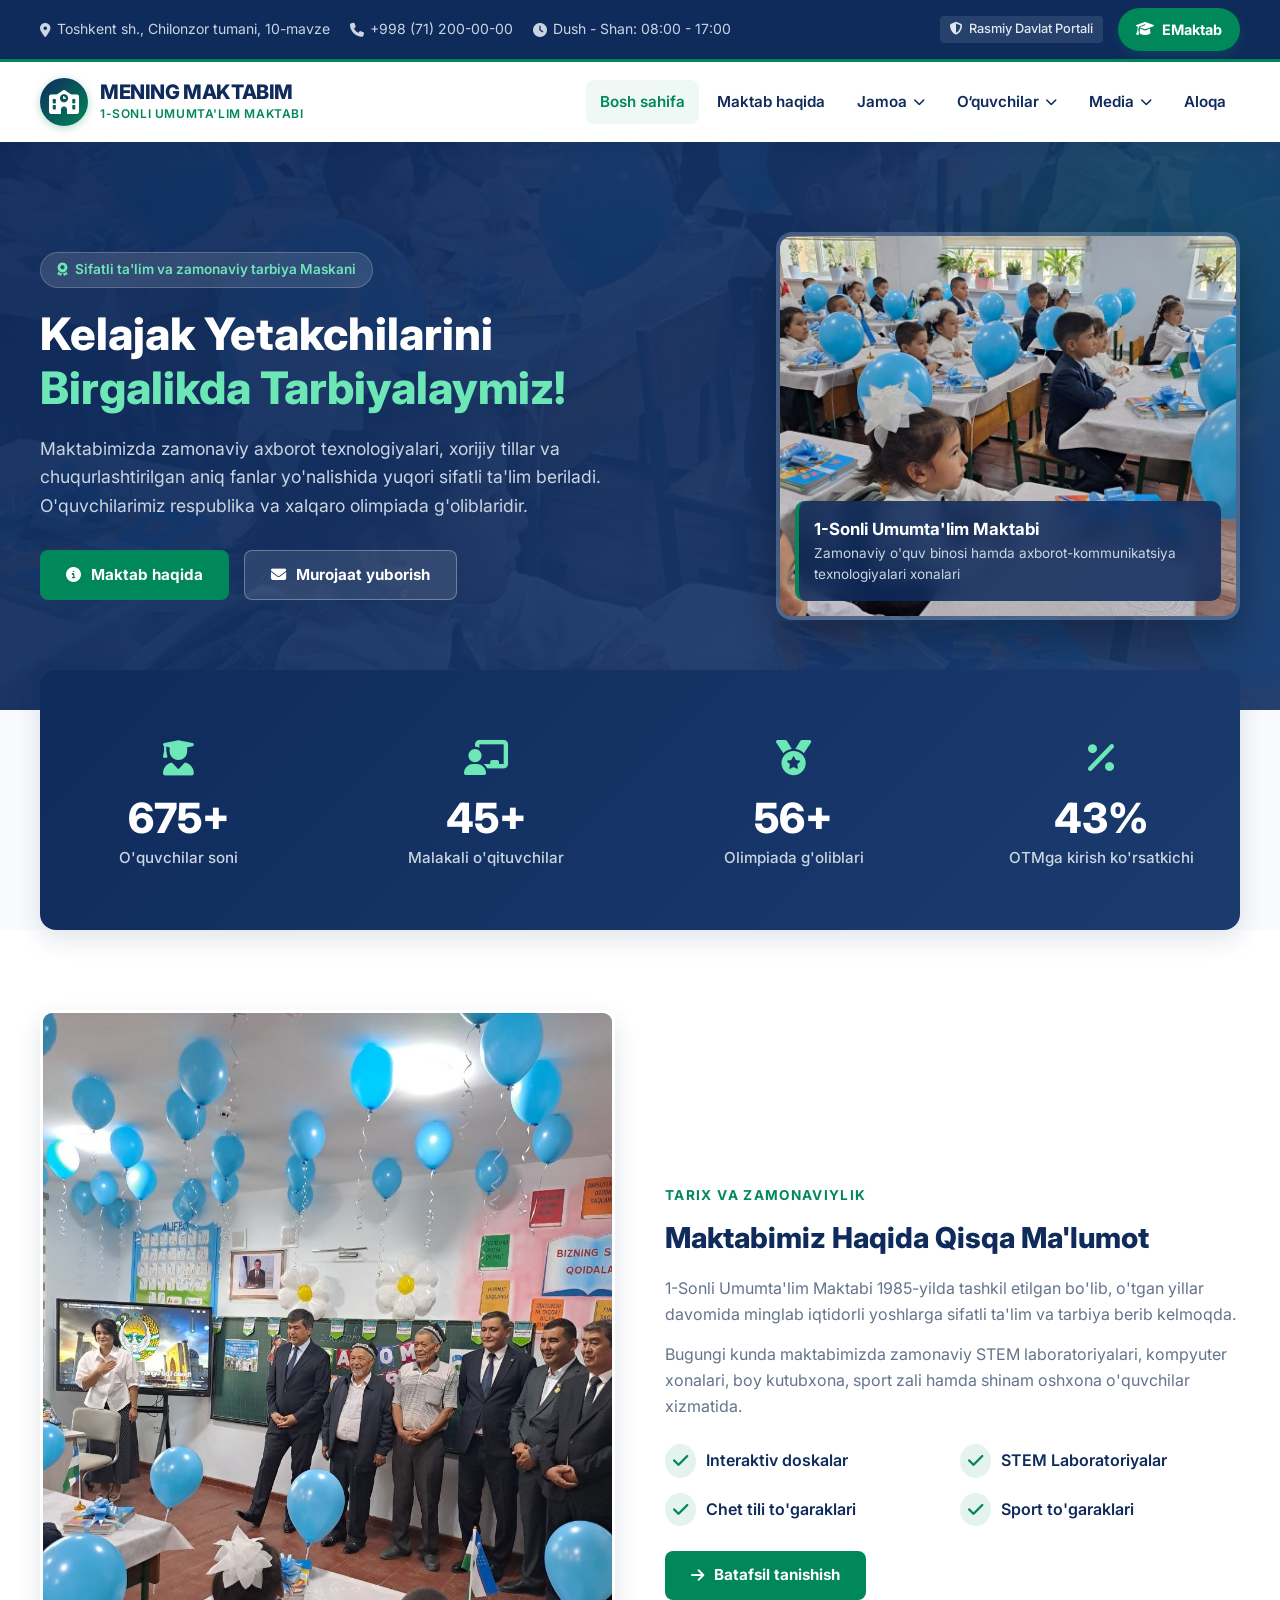
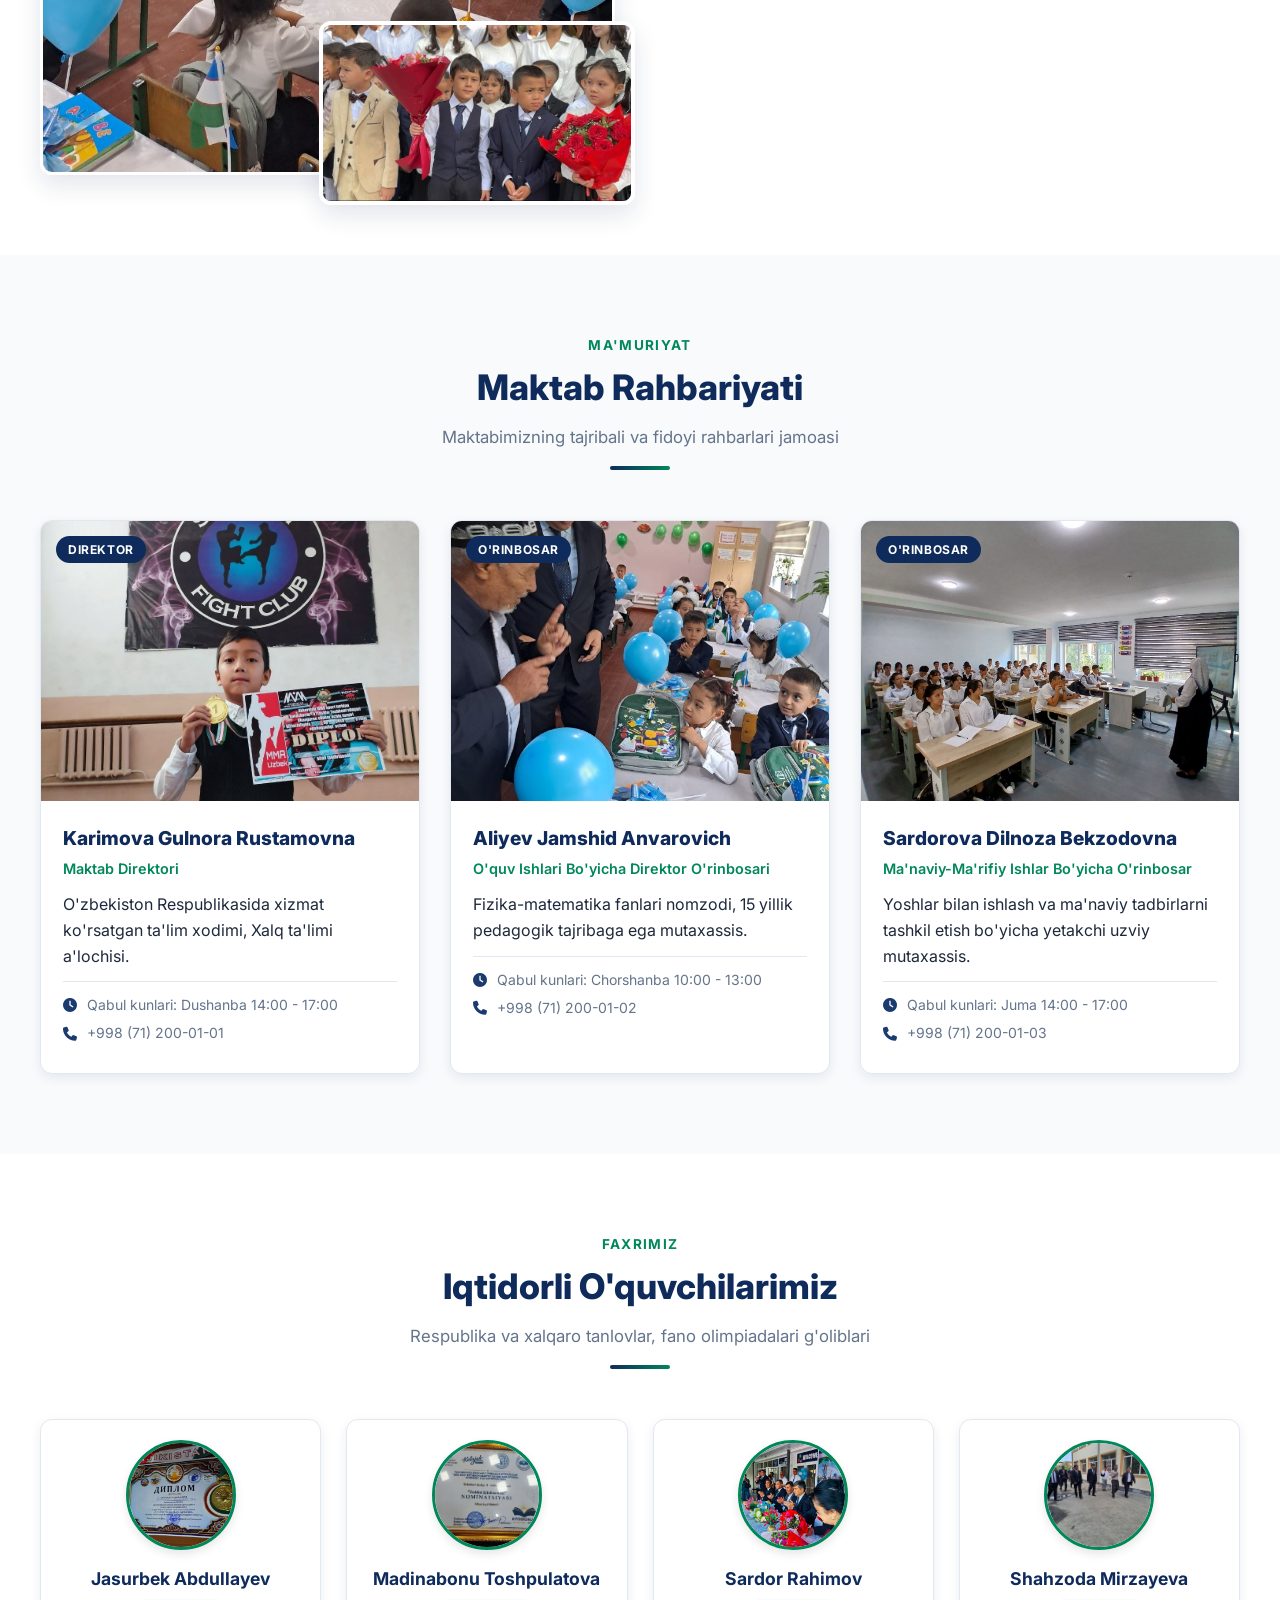
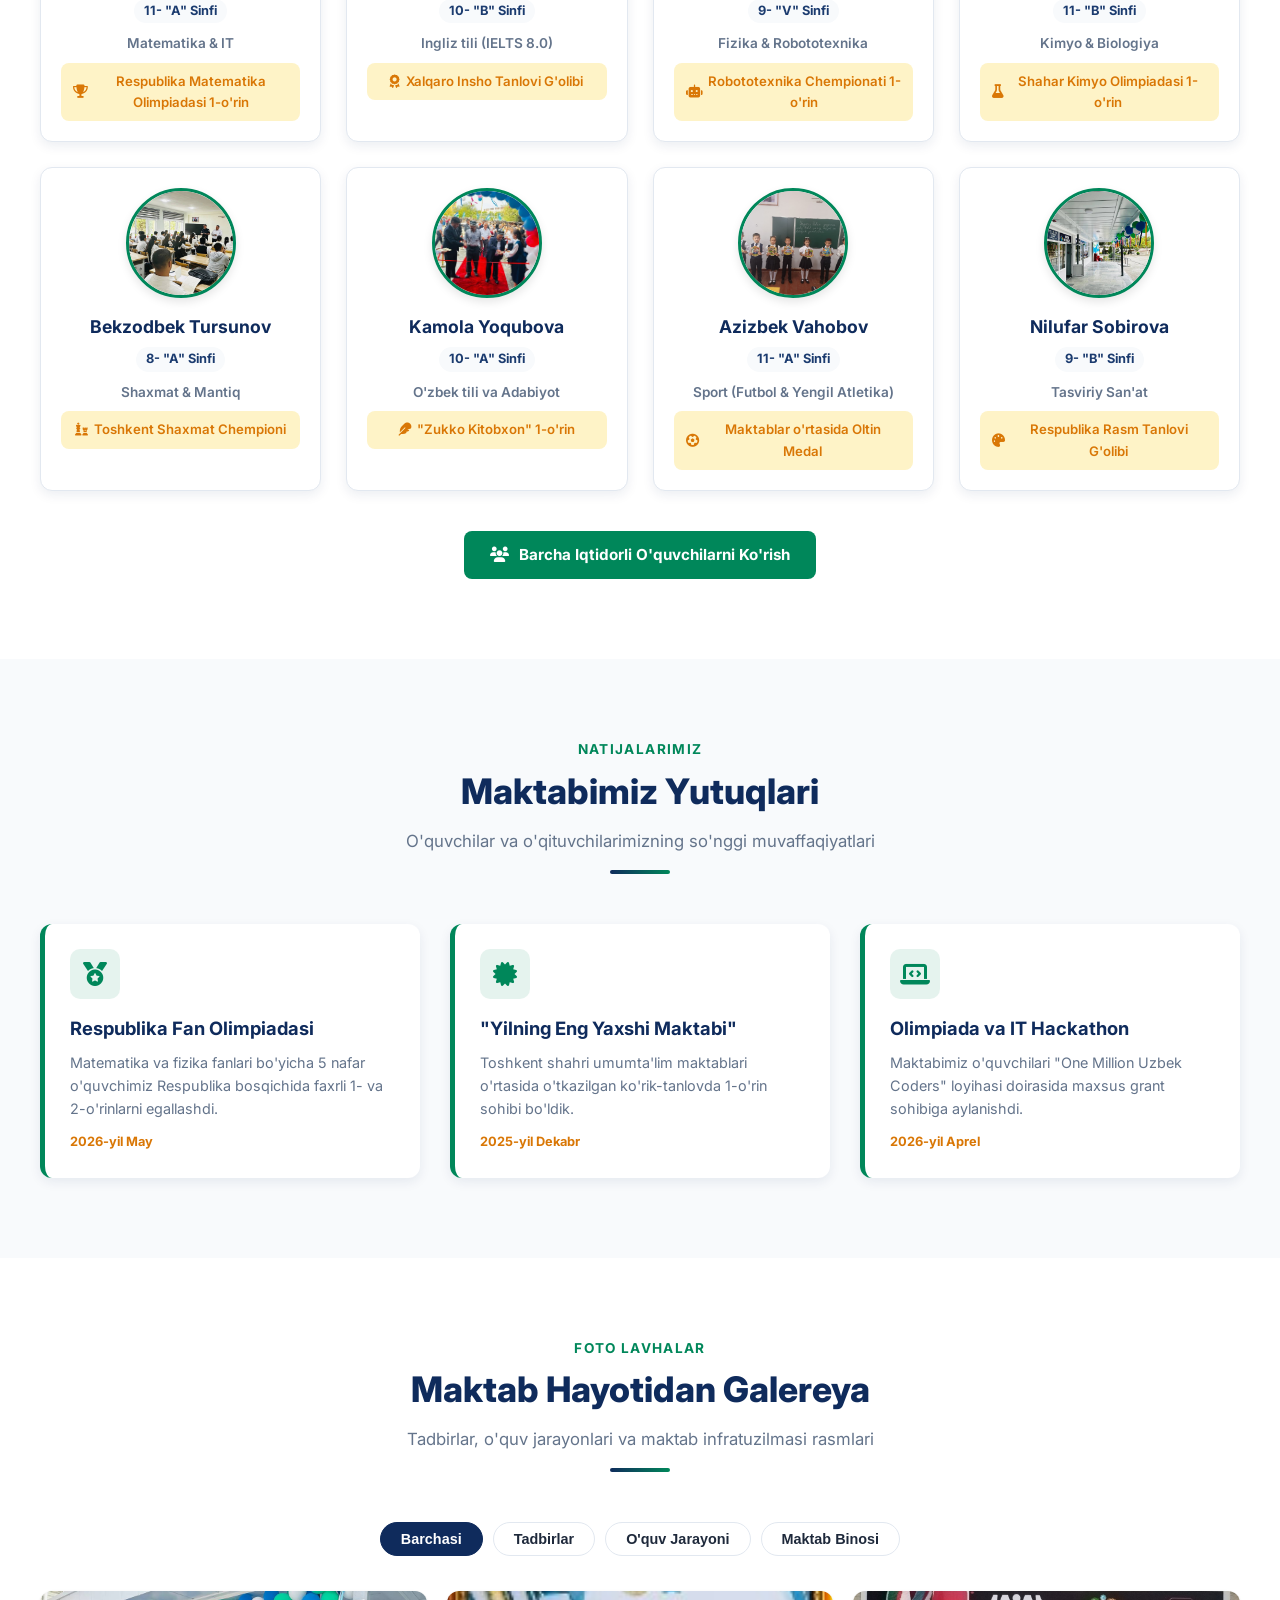
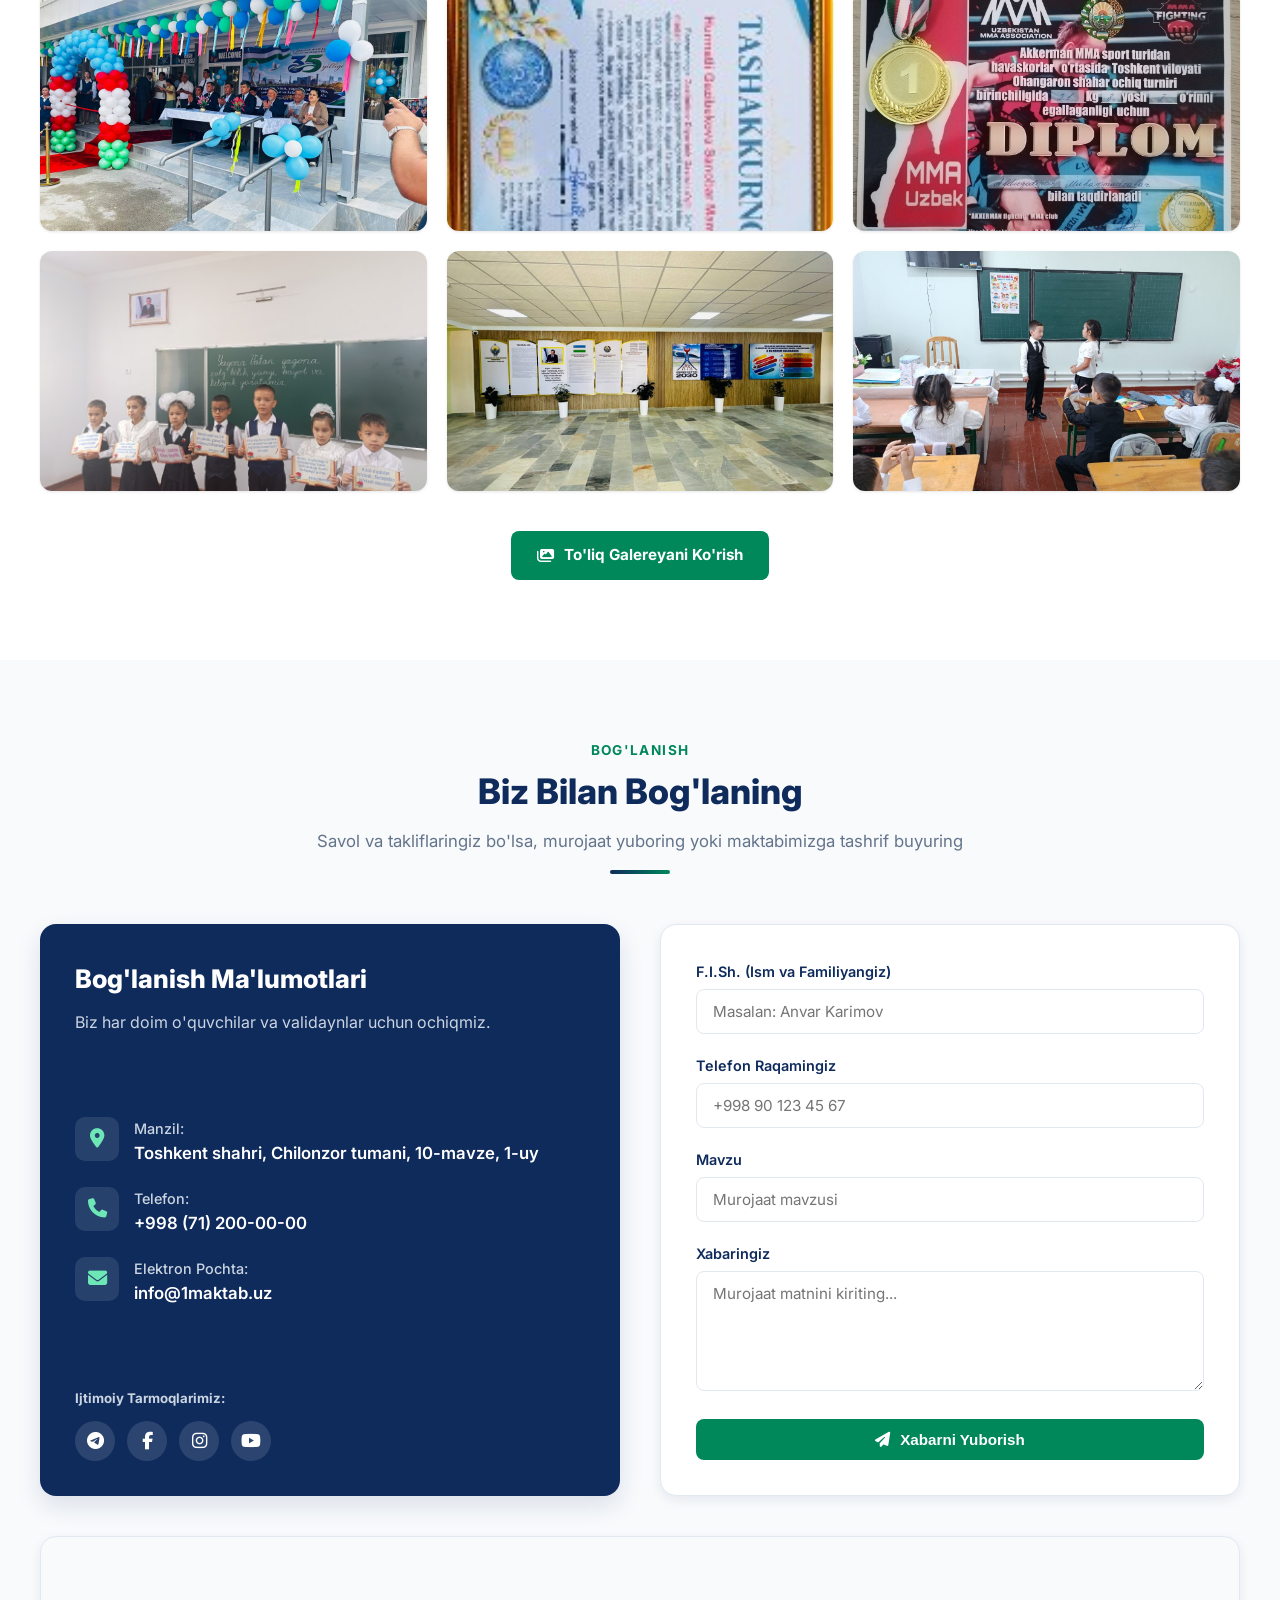
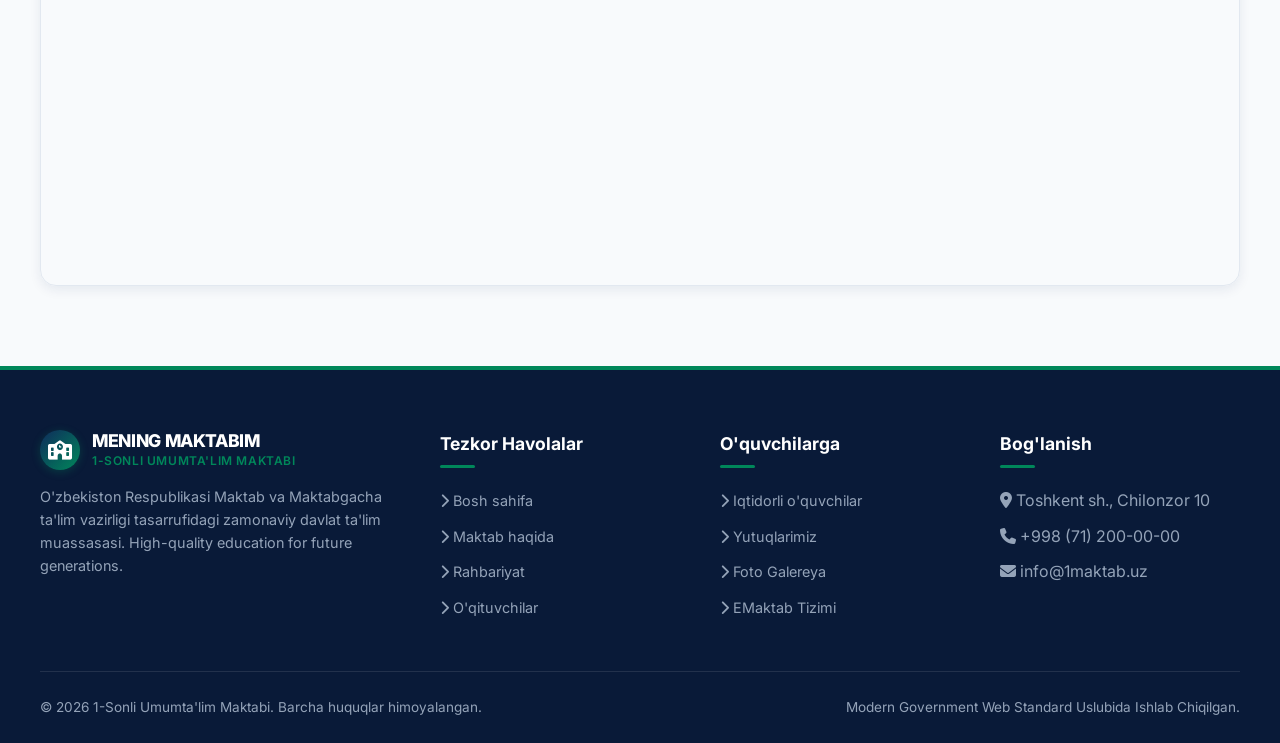
==== index.html @ d5e592ae "Add files via upload" ====
<!DOCTYPE html>
<html lang="uz">
<head>
  <meta charset="UTF-8">
  <meta name="viewport" content="width=device-width, initial-scale=1.0">
  <title>Mening Maktabim — Zamonaviy Davlat Ta'lim Muassasasi</title>
  <!-- Google Fonts Inter -->
  <link rel="preconnect" href="https://fonts.googleapis.com">
  <link rel="preconnect" href="https://fonts.gstatic.com" crossorigin>
  <link href="https://fonts.googleapis.com/css2?family=Inter:wght@400;500;600;700;800&display=swap" rel="stylesheet">
  <!-- FontAwesome Icons -->
  <link rel="stylesheet" href="https://cdnjs.cloudflare.com/ajax/libs/font-awesome/6.4.0/css/all.min.css">
  <!-- Custom CSS -->
  <link rel="stylesheet" href="css/style.css">
</head>
<body>

  <!-- TOPBAR -->
  <div class="topbar">
    <div class="container topbar-content">
      <div class="topbar-info">
        <span><i class="fa-solid fa-location-dot"></i> Toshkent sh., Chilonzor tumani, 10-mavze</span>
        <a href="tel:+998712000000"><i class="fa-solid fa-phone"></i> +998 (71) 200-00-00</a>
        <span><i class="fa-solid fa-clock"></i> Dush - Shan: 08:00 - 17:00</span>
      </div>
      <div class="topbar-right">
        <span class="flag-accent"><i class="fa-solid fa-shield-halved"></i> Rasmiy Davlat Portali</span>
        <a href="https://e-maktab.uz" target="_blank" class="btn-emaktab"><i class="fa-solid fa-graduation-cap"></i> EMaktab</a>
      </div>
    </div>
  </div>

  <!-- NAVBAR -->
  <nav class="navbar">
    <div class="container nav-container">
      <a href="index.html" class="logo">
        <div class="logo-emblem">
          <i class="fa-solid fa-school"></i>
        </div>
        <div class="logo-text">
          <span class="logo-title">MENING MAKTABIM</span>
          <span class="logo-subtitle">1-Sonli Umumta'lim Maktabi</span>
        </div>
      </a>

      <div class="mobile-toggle">
        <i class="fa-solid fa-bars"></i>
      </div>

      <ul class="nav-menu">
        <li class="nav-item">
          <a href="index.html" class="nav-link active">Bosh sahifa</a>
        </li>
        <li class="nav-item">
          <a href="maktab-haqida.html" class="nav-link">Maktab haqida</a>
        </li>

        <!-- Jamoa Dropdown -->
        <li class="nav-item">
          <a href="#" class="nav-link">Jamoa <i class="fa-solid fa-chevron-down"></i></a>
          <ul class="dropdown-menu">
            <li><a href="rahbariyat.html" class="dropdown-link"><i class="fa-solid fa-user-tie"></i> Rahbariyat</a></li>
            <li><a href="oqituvchilar.html" class="dropdown-link"><i class="fa-solid fa-chalkboard-user"></i> O‘qituvchilar</a></li>
          </ul>
        </li>

        <!-- O'quvchilar Dropdown -->
        <li class="nav-item">
          <a href="#" class="nav-link">O‘quvchilar <i class="fa-solid fa-chevron-down"></i></a>
          <ul class="dropdown-menu">
            <li><a href="iqtidorli-oquvchilar.html" class="dropdown-link"><i class="fa-solid fa-star"></i> Iqtidorli o‘quvchilar</a></li>
            <li><a href="yutuqlar.html" class="dropdown-link"><i class="fa-solid fa-trophy"></i> Yutuqlar</a></li>
          </ul>
        </li>

        <!-- Media Dropdown -->
        <li class="nav-item">
          <a href="#" class="nav-link">Media <i class="fa-solid fa-chevron-down"></i></a>
          <ul class="dropdown-menu">
            <li><a href="galereya.html" class="dropdown-link"><i class="fa-solid fa-images"></i> Galereya</a></li>
          </ul>
        </li>

        <li class="nav-item">
          <a href="aloqa.html" class="nav-link">Aloqa</a>
        </li>
      </ul>
    </div>
  </nav>

  <!-- HERO SECTION -->
  <section class="hero">
    <div class="container hero-grid">
      <div class="hero-content">
        <span class="hero-badge"><i class="fa-solid fa-award"></i> Sifatli ta'lim va zamonaviy tarbiya Maskani</span>
        <h1 class="hero-title">
          Kelajak Yetakchilarini <span>Birgalikda Tarbiyalaymiz!</span>
        </h1>
        <p class="hero-description">
          Maktabimizda zamonaviy axborot texnologiyalari, xorijiy tillar va chuqurlashtirilgan aniq fanlar yo'nalishida yuqori sifatli ta'lim beriladi. O'quvchilarimiz respublika va xalqaro olimpiada g'oliblaridir.
        </p>
        <div class="hero-buttons">
          <a href="maktab-haqida.html" class="btn btn-primary"><i class="fa-solid fa-circle-info"></i> Maktab haqida</a>
          <a href="aloqa.html" class="btn btn-outline"><i class="fa-solid fa-envelope"></i> Murojaat yuborish</a>
        </div>
      </div>

      <div class="hero-card">
        <img src="rasmlar/06408b73-d4eb-418b-8afd-2e8a0dfa5167.jfif" alt="Maktab binosi va o'quvchilar">
        <div class="hero-card-badge">
          <h4>1-Sonli Umumta'lim Maktabi</h4>
          <p>Zamonaviy o'quv binosi hamda axborot-kommunikatsiya texnologiyalari xonalari</p>
        </div>
      </div>
    </div>
  </section>

  <!-- STATS BANNER -->
  <div class="container">
    <div class="stats-banner">
      <div class="stats-grid">
        <div class="stat-item">
          <div class="stat-icon"><i class="fa-solid fa-user-graduate"></i></div>
          <div class="stat-number" data-target="1450" data-suffix="+">0</div>
          <div class="stat-label">O'quvchilar soni</div>
        </div>
        <div class="stat-item">
          <div class="stat-icon"><i class="fa-solid fa-chalkboard-user"></i></div>
          <div class="stat-number" data-target="95" data-suffix="+">0</div>
          <div class="stat-label">Malakali o'qituvchilar</div>
        </div>
        <div class="stat-item">
          <div class="stat-icon"><i class="fa-solid fa-medal"></i></div>
          <div class="stat-number" data-target="120" data-suffix="+">0</div>
          <div class="stat-label">Olimpiada g'oliblari</div>
        </div>
        <div class="stat-item">
          <div class="stat-icon"><i class="fa-solid fa-percent"></i></div>
          <div class="stat-number" data-target="92" data-suffix="%">0</div>
          <div class="stat-label">OTMga kirish ko'rsatkichi</div>
        </div>
      </div>
    </div>
  </div>

  <!-- MAKTAB HAQIDA SECTION -->
  <section class="section section-bg" id="about">
    <div class="container">
      <div class="about-grid">
        <div class="about-images">
          <div class="about-img-main">
            <img src="rasmlar/100fe28b-db04-4b5f-b3e5-f34bc952ac93.jfif" alt="Maktab tadbirlari va o'quv jarayoni">
          </div>
          <div class="about-img-sub">
            <img src="rasmlar/0c583d52-66b2-44eb-b46b-315690b0cce7.jfif" alt="Zukko o'quvchilar">
          </div>
        </div>

        <div class="about-content">
          <span class="section-subtitle">Tarix va Zamonaviylik</span>
          <h3>Maktabimiz Haqida Qisqa Ma'lumot</h3>
          <p>
            1-Sonli Umumta'lim Maktabi 1985-yilda tashkil etilgan bo'lib, o'tgan yillar davomida minglab iqtidorli yoshlarga sifatli ta'lim va tarbiya berib kelmoqda.
          </p>
          <p>
            Bugungi kunda maktabimizda zamonaviy STEM laboratoriyalari, kompyuter xonalari, boy kutubxona, sport zali hamda shinam oshxona o'quvchilar xizmatida.
          </p>
          <div class="features-list">
            <div class="feature-item"><i class="fa-solid fa-check"></i> Interaktiv doskalar</div>
            <div class="feature-item"><i class="fa-solid fa-check"></i> STEM Laboratoriyalar</div>
            <div class="feature-item"><i class="fa-solid fa-check"></i> Chet tili to'garaklari</div>
            <div class="feature-item"><i class="fa-solid fa-check"></i> Sport to'garaklari</div>
          </div>
          <a href="maktab-haqida.html" class="btn btn-primary"><i class="fa-solid fa-arrow-right"></i> Batafsil tanishish</a>
        </div>
      </div>
    </div>
  </section>

  <!-- RAHBARIYAT SECTION -->
  <section class="section" id="leadership">
    <div class="container">
      <div class="section-header">
        <span class="section-subtitle">Ma'muriyat</span>
        <h2 class="section-title">Maktab Rahbariyati</h2>
        <p class="section-desc">Maktabimizning tajribali va fidoyi rahbarlari jamoasi</p>
        <div class="divider"></div>
      </div>

      <div class="leadership-grid">
        <!-- Direktor -->
        <div class="card">
          <div class="card-img-wrap">
            <span class="card-badge">Direktor</span>
            <img src="rasmlar/1b455fbd-faf4-4512-80b2-83035501de47.jfif" alt="Maktab Direktori">
          </div>
          <div class="card-body">
            <h3 class="card-title">Karimova Gulnora Rustamovna</h3>
            <span class="card-role">Maktab Direktori</span>
            <p>O'zbekiston Respublikasida xizmat ko'rsatgan ta'lim xodimi, Xalq ta'limi a'lochisi.</p>
            <ul class="card-info-list">
              <li><i class="fa-solid fa-clock"></i> Qabul kunlari: Dushanba 14:00 - 17:00</li>
              <li><i class="fa-solid fa-phone"></i> +998 (71) 200-01-01</li>
            </ul>
          </div>
        </div>

        <!-- O'rinbosar 1 -->
        <div class="card">
          <div class="card-img-wrap">
            <span class="card-badge">O'rinbosar</span>
            <img src="rasmlar/1e17b2e3-6633-4c9f-a43f-2ae7dcdbc988.jfif" alt="O'quv ishlari bo'yicha o'rinbosar">
          </div>
          <div class="card-body">
            <h3 class="card-title">Aliyev Jamshid Anvarovich</h3>
            <span class="card-role">O'quv Ishlari Bo'yicha Direktor O'rinbosari</span>
            <p>Fizika-matematika fanlari nomzodi, 15 yillik pedagogik tajribaga ega mutaxassis.</p>
            <ul class="card-info-list">
              <li><i class="fa-solid fa-clock"></i> Qabul kunlari: Chorshanba 10:00 - 13:00</li>
              <li><i class="fa-solid fa-phone"></i> +998 (71) 200-01-02</li>
            </ul>
          </div>
        </div>

        <!-- O'rinbosar 2 -->
        <div class="card">
          <div class="card-img-wrap">
            <span class="card-badge">O'rinbosar</span>
            <img src="rasmlar/1edaecdc-9d7a-4cf1-b449-42ab3b590f1a.jfif" alt="Ma'naviy-ma'rifiy ishlar bo'yicha o'rinbosar">
          </div>
          <div class="card-body">
            <h3 class="card-title">Sardorova Dilnoza Bekzodovna</h3>
            <span class="card-role">Ma'naviy-Ma'rifiy Ishlar Bo'yicha O'rinbosar</span>
            <p>Yoshlar bilan ishlash va ma'naviy tadbirlarni tashkil etish bo'yicha yetakchi uzviy mutaxassis.</p>
            <ul class="card-info-list">
              <li><i class="fa-solid fa-clock"></i> Qabul kunlari: Juma 14:00 - 17:00</li>
              <li><i class="fa-solid fa-phone"></i> +998 (71) 200-01-03</li>
            </ul>
          </div>
        </div>
      </div>
    </div>
  </section>

  <!-- IQTIDORLI O'QUVCHILAR SECTION -->
  <section class="section section-bg" id="students">
    <div class="container">
      <div class="section-header">
        <span class="section-subtitle">Faxrimiz</span>
        <h2 class="section-title">Iqtidorli O'quvchilarimiz</h2>
        <p class="section-desc">Respublika va xalqaro tanlovlar, fano olimpiadalari g'oliblari</p>
        <div class="divider"></div>
      </div>

      <div class="students-grid">
        <!-- Student 1 -->
        <div class="student-card">
          <div class="student-avatar">
            <img src="rasmlar/22220319-3dc8-45dd-a356-38984f9eec2e.jfif" alt="O'quvchi">
          </div>
          <h3 class="student-name">Jasurbek Abdullayev</h3>
          <span class="student-class">11- "A" Sinfi</span>
          <div class="student-field">Matematika & IT</div>
          <div class="student-achievement">
            <i class="fa-solid fa-trophy"></i> Respublika Matematika Olimpiadasi 1-o'rin
          </div>
        </div>

        <!-- Student 2 -->
        <div class="student-card">
          <div class="student-avatar">
            <img src="rasmlar/23f89a9f-3609-42d1-b06c-663a6d8570ae.jfif" alt="O'quvchi">
          </div>
          <h3 class="student-name">Madinabonu Toshpulatova</h3>
          <span class="student-class">10- "B" Sinfi</span>
          <div class="student-field">Ingliz tili (IELTS 8.0)</div>
          <div class="student-achievement">
            <i class="fa-solid fa-award"></i> Xalqaro Insho Tanlovi G'olibi
          </div>
        </div>

        <!-- Student 3 -->
        <div class="student-card">
          <div class="student-avatar">
            <img src="rasmlar/2f3d2ce1-9551-4ac0-8ac8-86cb07fc2bec.jfif" alt="O'quvchi">
          </div>
          <h3 class="student-name">Sardor Rahimov</h3>
          <span class="student-class">9- "V" Sinfi</span>
          <div class="student-field">Fizika & Robototexnika</div>
          <div class="student-achievement">
            <i class="fa-solid fa-robot"></i> Robototexnika Chempionati 1-o'rin
          </div>
        </div>

        <!-- Student 4 -->
        <div class="student-card">
          <div class="student-avatar">
            <img src="rasmlar/3099ee78-eb46-49aa-bdbc-4a7e8d7b740b.jfif" alt="O'quvchi">
          </div>
          <h3 class="student-name">Shahzoda Mirzayeva</h3>
          <span class="student-class">11- "B" Sinfi</span>
          <div class="student-field">Kimyo & Biologiya</div>
          <div class="student-achievement">
            <i class="fa-solid fa-flask"></i> Shahar Kimyo Olimpiadasi 1-o'rin
          </div>
        </div>

        <!-- Student 5 -->
        <div class="student-card">
          <div class="student-avatar">
            <img src="rasmlar/358a11fa-47f2-4c81-b6bf-ab4a85406268.jfif" alt="O'quvchi">
          </div>
          <h3 class="student-name">Bekzodbek Tursunov</h3>
          <span class="student-class">8- "A" Sinfi</span>
          <div class="student-field">Shaxmat & Mantiq</div>
          <div class="student-achievement">
            <i class="fa-solid fa-chess"></i> Toshkent Shaxmat Chempioni
          </div>
        </div>

        <!-- Student 6 -->
        <div class="student-card">
          <div class="student-avatar">
            <img src="rasmlar/35a6ee72-3a01-4139-8d51-8dbfaa04ebdf.jfif" alt="O'quvchi">
          </div>
          <h3 class="student-name">Kamola Yoqubova</h3>
          <span class="student-class">10- "A" Sinfi</span>
          <div class="student-field">O'zbek tili va Adabiyot</div>
          <div class="student-achievement">
            <i class="fa-solid fa-feather"></i> "Zukko Kitobxon" 1-o'rin
          </div>
        </div>

        <!-- Student 7 -->
        <div class="student-card">
          <div class="student-avatar">
            <img src="rasmlar/37dee573-e999-4dbe-a649-c97ad444586d.jfif" alt="O'quvchi">
          </div>
          <h3 class="student-name">Azizbek Vahobov</h3>
          <span class="student-class">11- "A" Sinfi</span>
          <div class="student-field">Sport (Futbol & Yengil Atletika)</div>
          <div class="student-achievement">
            <i class="fa-solid fa-futbol"></i> Maktablar o'rtasida Oltin Medal
          </div>
        </div>

        <!-- Student 8 -->
        <div class="student-card">
          <div class="student-avatar">
            <img src="rasmlar/39384cde-9d2f-4e5d-92e9-36d90f28c3af.jfif" alt="O'quvchi">
          </div>
          <h3 class="student-name">Nilufar Sobirova</h3>
          <span class="student-class">9- "B" Sinfi</span>
          <div class="student-field">Tasviriy San'at</div>
          <div class="student-achievement">
            <i class="fa-solid fa-palette"></i> Respublika Rasm Tanlovi G'olibi
          </div>
        </div>
      </div>

      <div style="text-align: center; margin-top: 40px;">
        <a href="iqtidorli-oquvchilar.html" class="btn btn-primary"><i class="fa-solid fa-users"></i> Barcha Iqtidorli O'quvchilarni Ko'rish</a>
      </div>
    </div>
  </section>

  <!-- YUTUQLAR SECTION -->
  <section class="section" id="achievements">
    <div class="container">
      <div class="section-header">
        <span class="section-subtitle">Natijalarimiz</span>
        <h2 class="section-title">Maktabimiz Yutuqlari</h2>
        <p class="section-desc">O'quvchilar va o'qituvchilarimizning so'nggi muvaffaqiyatlari</p>
        <div class="divider"></div>
      </div>

      <div class="achievements-grid">
        <div class="achieve-card">
          <div class="achieve-icon"><i class="fa-solid fa-medal"></i></div>
          <h3 class="achieve-title">Respublika Fan Olimpiadasi</h3>
          <p class="achieve-desc">Matematika va fizika fanlari bo'yicha 5 nafar o'quvchimiz Respublika bosqichida faxrli 1- va 2-o'rinlarni egallashdi.</p>
          <span class="achieve-date">2026-yil May</span>
        </div>

        <div class="achieve-card">
          <div class="achieve-icon"><i class="fa-solid fa-certificate"></i></div>
          <h3 class="achieve-title">"Yilning Eng Yaxshi Maktabi"</h3>
          <p class="achieve-desc">Toshkent shahri umumta'lim maktablari o'rtasida o'tkazilgan ko'rik-tanlovda 1-o'rin sohibi bo'ldik.</p>
          <span class="achieve-date">2025-yil Dekabr</span>
        </div>

        <div class="achieve-card">
          <div class="achieve-icon"><i class="fa-solid fa-laptop-code"></i></div>
          <h3 class="achieve-title">Olimpiada va IT Hackathon</h3>
          <p class="achieve-desc">Maktabimiz o'quvchilari "One Million Uzbek Coders" loyihasi doirasida maxsus grant sohibiga aylanishdi.</p>
          <span class="achieve-date">2026-yil Aprel</span>
        </div>
      </div>
    </div>
  </section>

  <!-- GALEREYA PREVIEW SECTION -->
  <section class="section section-bg" id="gallery">
    <div class="container">
      <div class="section-header">
        <span class="section-subtitle">Foto Lavhalar</span>
        <h2 class="section-title">Maktab Hayotidan Galereya</h2>
        <p class="section-desc">Tadbirlar, o'quv jarayonlari va maktab infratuzilmasi rasmlari</p>
        <div class="divider"></div>
      </div>

      <div class="gallery-filters">
        <button class="filter-btn active" data-filter="all">Barchasi</button>
        <button class="filter-btn" data-filter="tadbirlar">Tadbirlar</button>
        <button class="filter-btn" data-filter="oquv">O'quv Jarayoni</button>
        <button class="filter-btn" data-filter="bino">Maktab Binosi</button>
      </div>

      <div class="gallery-grid">
        <div class="gallery-item" data-category="tadbirlar">
          <img src="rasmlar/3a3533d4-97f0-4f9d-9dba-532d74e309e5.jfif" alt="Bayram tadbiri">
          <div class="gallery-overlay">
            <h4>Mustaqillik Bayrami Tadbiri</h4>
            <span>Tadbirlar</span>
          </div>
        </div>

        <div class="gallery-item" data-category="oquv">
          <img src="rasmlar/57e83e9d-5ece-4df9-a0e5-6743b44f7da4.jfif" alt="Dars jarayoni">
          <div class="gallery-overlay">
            <h4>Kimyo Laboratoriya Darsi</h4>
            <span>O'quv Jarayoni</span>
          </div>
        </div>

        <div class="gallery-item" data-category="bino">
          <img src="rasmlar/6944aecd-35b2-4b2e-bee8-e007a5546d4e.jfif" alt="Maktab hovlisi">
          <div class="gallery-overlay">
            <h4>Zamonaviy Maktab Hovlisi</h4>
            <span>Maktab Binosi</span>
          </div>
        </div>

        <div class="gallery-item" data-category="oquv">
          <img src="rasmlar/6a0cd8da-267a-4c2b-9be0-e509b9e75b8e.jfif" alt="Kutubxona">
          <div class="gallery-overlay">
            <h4>Maktab Axborot-Kutubxona Markazi</h4>
            <span>O'quv Jarayoni</span>
          </div>
        </div>

        <div class="gallery-item" data-category="tadbirlar">
          <img src="rasmlar/6cb39c3c-2526-448b-87e6-b92da33fb39f.jfif" alt="Sport musobaqasi">
          <div class="gallery-overlay">
            <h4>"Quvnoq Startlar" Sport Musobaqasi</h4>
            <span>Tadbirlar</span>
          </div>
        </div>

        <div class="gallery-item" data-category="bino">
          <img src="rasmlar/738ad817-95a4-4378-ab28-e46b210bca10.jfif" alt="Kompyuter xonasi">
          <div class="gallery-overlay">
            <h4>Zamonaviy Kompyuter Sinfxonasi</h4>
            <span>Maktab Binosi</span>
          </div>
        </div>
      </div>

      <div style="text-align: center; margin-top: 40px;">
        <a href="galereya.html" class="btn btn-primary"><i class="fa-solid fa-images"></i> To'liq Galereyani Ko'rish</a>
      </div>
    </div>
  </section>

  <!-- ALOQA SECTION -->
  <section class="section" id="contact">
    <div class="container">
      <div class="section-header">
        <span class="section-subtitle">Bog'lanish</span>
        <h2 class="section-title">Biz Bilan Bog'laning</h2>
        <p class="section-desc">Savol va takliflaringiz bo'lsa, murojaat yuboring yoki maktabimizga tashrif buyuring</p>
        <div class="divider"></div>
      </div>

      <div class="contact-grid">
        <div class="contact-info-card">
          <div>
            <h3>Bog'lanish Ma'lumotlari</h3>
            <p style="color: #cbd5e1;">Biz har doim o'quvchilar va validaynlar uchun ochiqmiz.</p>
          </div>

          <div class="contact-info-list">
            <div class="contact-info-item">
              <div class="contact-info-icon"><i class="fa-solid fa-location-dot"></i></div>
              <div class="contact-info-text">
                <h5>Manzil:</h5>
                <p>Toshkent shahri, Chilonzor tumani, 10-mavze, 1-uy</p>
              </div>
            </div>

            <div class="contact-info-item">
              <div class="contact-info-icon"><i class="fa-solid fa-phone"></i></div>
              <div class="contact-info-text">
                <h5>Telefon:</h5>
                <p><a href="tel:+998712000000">+998 (71) 200-00-00</a></p>
              </div>
            </div>

            <div class="contact-info-item">
              <div class="contact-info-icon"><i class="fa-solid fa-envelope"></i></div>
              <div class="contact-info-text">
                <h5>Elektron Pochta:</h5>
                <p><a href="mailto:info@1maktab.uz">info@1maktab.uz</a></p>
              </div>
            </div>
          </div>

          <div>
            <h5 style="margin-bottom: 12px; color: #cbd5e1;">Ijtimoiy Tarmoqlarimiz:</h5>
            <div class="social-links">
              <a href="#" class="social-icon"><i class="fa-brands fa-telegram"></i></a>
              <a href="#" class="social-icon"><i class="fa-brands fa-facebook-f"></i></a>
              <a href="#" class="social-icon"><i class="fa-brands fa-instagram"></i></a>
              <a href="#" class="social-icon"><i class="fa-brands fa-youtube"></i></a>
            </div>
          </div>
        </div>

        <div class="contact-form-wrap">
          <form id="contactForm">
            <div class="form-group">
              <label class="form-label">F.I.Sh. (Ism va Familiyangiz)</label>
              <input type="text" class="form-control" placeholder="Masalan: Anvar Karimov" required>
            </div>

            <div class="form-group">
              <label class="form-label">Telefon Raqamingiz</label>
              <input type="tel" class="form-control" placeholder="+998 90 123 45 67" required>
            </div>

            <div class="form-group">
              <label class="form-label">Mavzu</label>
              <input type="text" class="form-control" placeholder="Murojaat mavzusi" required>
            </div>

            <div class="form-group">
              <label class="form-label">Xabaringiz</label>
              <textarea class="form-control" placeholder="Murojaat matnini kiriting..." required></textarea>
            </div>

            <button type="submit" class="btn btn-primary" style="width: 100%; justify-content: center;">
              <i class="fa-solid fa-paper-plane"></i> Xabarni Yuborish
            </button>
          </form>
        </div>
      </div>

      <!-- MAP EMBED -->
      <div class="map-container">
        <iframe src="https://www.google.com/maps/embed?pb=!1m18!1m12!1m3!1d47963.30825316499!2d69.20000000000002!3d41.28333330000001!2m3!1f0!2f0!3f0!3m2!1i1024!2i768!4f13.1!3m3!1m2!1s0x38ae8a0322300001%3A0x2a10d9ff4a86b3b5!2sTashkent%2C%20Uzbekistan!5e0!3m2!1sen!2s!4v1690000000000!5m2!1sen!2s" allowfullscreen="" loading="lazy"></iframe>
      </div>
    </div>
  </section>

  <!-- FOOTER -->
  <footer class="footer">
    <div class="container">
      <div class="footer-grid">
        <div class="footer-about">
          <div class="logo">
            <div class="logo-emblem" style="width: 40px; height: 40px; font-size: 1.2rem;">
              <i class="fa-solid fa-school"></i>
            </div>
            <div class="logo-text">
              <span class="logo-title" style="color: white; font-size: 1.1rem;">MENING MAKTABIM</span>
              <span class="logo-subtitle">1-Sonli Umumta'lim Maktabi</span>
            </div>
          </div>
          <p>
            O'zbekiston Respublikasi Maktab va Maktabgacha ta'lim vazirligi tasarrufidagi zamonaviy davlat ta'lim muassasasi. High-quality education for future generations.
          </p>
        </div>

        <div>
          <h4 class="footer-title">Tezkor Havolalar</h4>
          <ul class="footer-links">
            <li><a href="index.html"><i class="fa-solid fa-chevron-right"></i> Bosh sahifa</a></li>
            <li><a href="maktab-haqida.html"><i class="fa-solid fa-chevron-right"></i> Maktab haqida</a></li>
            <li><a href="rahbariyat.html"><i class="fa-solid fa-chevron-right"></i> Rahbariyat</a></li>
            <li><a href="oqituvchilar.html"><i class="fa-solid fa-chevron-right"></i> O'qituvchilar</a></li>
          </ul>
        </div>

        <div>
          <h4 class="footer-title">O'quvchilarga</h4>
          <ul class="footer-links">
            <li><a href="iqtidorli-oquvchilar.html"><i class="fa-solid fa-chevron-right"></i> Iqtidorli o'quvchilar</a></li>
            <li><a href="yutuqlar.html"><i class="fa-solid fa-chevron-right"></i> Yutuqlarimiz</a></li>
            <li><a href="galereya.html"><i class="fa-solid fa-chevron-right"></i> Foto Galereya</a></li>
            <li><a href="https://e-maktab.uz" target="_blank"><i class="fa-solid fa-chevron-right"></i> EMaktab Tizimi</a></li>
          </ul>
        </div>

        <div>
          <h4 class="footer-title">Bog'lanish</h4>
          <ul class="footer-links">
            <li><i class="fa-solid fa-location-dot"></i> Toshkent sh., Chilonzor 10</li>
            <li><i class="fa-solid fa-phone"></i> +998 (71) 200-00-00</li>
            <li><i class="fa-solid fa-envelope"></i> info@1maktab.uz</li>
          </ul>
        </div>
      </div>

      <div class="footer-bottom">
        <p>&copy; 2026 1-Sonli Umumta'lim Maktabi. Barcha huquqlar himoyalangan.</p>
        <p>Modern Government Web Standard Uslubida Ishlab Chiqilgan.</p>
      </div>
    </div>
  </footer>

  <script src="js/main.js"></script>
</body>
</html>
---- css/style.css ----
/* Modern Government / Institutional Style - Maktab Veb-sayti */

:root {
  --primary-dark: #0f2b5c;
  --primary: #1b3b6f;
  --primary-light: #255294;
  --accent-green: #00875a;
  --accent-green-hover: #006c48;
  --gold: #d97706;
  --gold-light: #fef3c7;
  --bg-light: #f8fafc;
  --bg-card: #ffffff;
  --text-dark: #1e293b;
  --text-muted: #64748b;
  --border-color: #e2e8f0;
  --shadow-sm: 0 1px 3px rgba(0,0,0,0.1);
  --shadow-md: 0 4px 12px rgba(15,43,92,0.08);
  --shadow-lg: 0 10px 25px rgba(15,43,92,0.12);
  --radius: 8px;
  --transition: all 0.3s cubic-bezier(0.4, 0, 0.2, 1);
  --container: 1240px;
}

* {
  margin: 0;
  padding: 0;
  box-sizing: border-box;
}

html {
  scroll-behavior: smooth;
  font-family: 'Inter', system-ui, -apple-system, BlinkMacSystemFont, 'Segoe UI', Roboto, Oxygen, Ubuntu, Cantarell, sans-serif;
  color: var(--text-dark);
  background-color: var(--bg-light);
  line-height: 1.6;
}

body {
  overflow-x: hidden;
}

a {
  text-decoration: none;
  color: inherit;
  transition: var(--transition);
}

ul {
  list-style: none;
}

img {
  max-width: 100%;
  height: auto;
  display: block;
}

.container {
  max-width: var(--container);
  margin: 0 auto;
  padding: 0 20px;
}

/* TOPBAR */
.topbar {
  background-color: var(--primary-dark);
  color: #e2e8f0;
  font-size: 0.875rem;
  padding: 8px 0;
  border-bottom: 3px solid var(--accent-green);
}

.topbar-content {
  display: flex;
  justify-content: space-between;
  align-items: center;
  flex-wrap: wrap;
  gap: 10px;
}

.topbar-info {
  display: flex;
  align-items: center;
  gap: 20px;
}

.topbar-info span, .topbar-info a {
  display: flex;
  align-items: center;
  gap: 6px;
  color: #cbd5e1;
}

.topbar-info a:hover {
  color: #ffffff;
}

.topbar-right {
  display: flex;
  align-items: center;
  gap: 15px;
}

.flag-accent {
  display: inline-flex;
  align-items: center;
  gap: 6px;
  font-weight: 500;
  font-size: 0.8rem;
  background: rgba(255,255,255,0.1);
  padding: 3px 10px;
  border-radius: 4px;
}

/* NAVBAR */
.navbar {
  background-color: #ffffff;
  box-shadow: var(--shadow-md);
  position: sticky;
  top: 0;
  z-index: 1000;
}

.nav-container {
  display: flex;
  justify-content: space-between;
  align-items: center;
  height: 80px;
}

.logo {
  display: flex;
  align-items: center;
  gap: 12px;
}

.logo-emblem {
  width: 48px;
  height: 48px;
  background: linear-gradient(135deg, var(--primary-dark), var(--accent-green));
  color: white;
  border-radius: 50%;
  display: flex;
  align-items: center;
  justify-content: center;
  font-size: 1.5rem;
  box-shadow: 0 2px 8px rgba(0,135,90,0.3);
}

.logo-text {
  display: flex;
  flex-direction: column;
}

.logo-title {
  font-size: 1.25rem;
  font-weight: 800;
  color: var(--primary-dark);
  line-height: 1.2;
  letter-spacing: -0.02em;
}

.logo-subtitle {
  font-size: 0.75rem;
  color: var(--accent-green);
  font-weight: 600;
  text-transform: uppercase;
  letter-spacing: 0.05em;
}

.nav-menu {
  display: flex;
  align-items: center;
  gap: 4px;
}

.nav-item {
  position: relative;
}

.nav-link {
  display: flex;
  align-items: center;
  gap: 6px;
  padding: 10px 14px;
  font-size: 0.95rem;
  font-weight: 600;
  color: var(--primary-dark);
  border-radius: var(--radius);
}

.nav-link:hover, .nav-link.active {
  color: var(--accent-green);
  background-color: rgba(0, 135, 90, 0.06);
}

.nav-link i.fa-chevron-down {
  font-size: 0.75rem;
  transition: transform 0.3s ease;
}

/* DROPDOWN MENU */
.dropdown-menu {
  position: absolute;
  top: 100%;
  left: 0;
  width: 220px;
  background-color: #ffffff;
  box-shadow: var(--shadow-lg);
  border-radius: var(--radius);
  padding: 8px 0;
  opacity: 0;
  visibility: hidden;
  transform: translateY(10px);
  transition: var(--transition);
  border-top: 3px solid var(--accent-green);
  z-index: 100;
}

.nav-item:hover .dropdown-menu {
  opacity: 1;
  visibility: visible;
  transform: translateY(0);
}

.nav-item:hover .nav-link i.fa-chevron-down {
  transform: rotate(180deg);
}

.dropdown-link {
  display: flex;
  align-items: center;
  gap: 10px;
  padding: 10px 18px;
  font-size: 0.9rem;
  font-weight: 500;
  color: var(--text-dark);
}

.dropdown-link i {
  color: var(--accent-green);
  width: 18px;
}

.dropdown-link:hover {
  background-color: var(--bg-light);
  color: var(--accent-green);
  padding-left: 24px;
}

/* EMaktab Button */
.btn-emaktab {
  display: inline-flex;
  align-items: center;
  gap: 8px;
  background-color: var(--accent-green);
  color: #ffffff !important;
  padding: 10px 18px;
  border-radius: 50px;
  font-weight: 700;
  font-size: 0.9rem;
  box-shadow: 0 4px 10px rgba(0, 135, 90, 0.25);
}

.btn-emaktab:hover {
  background-color: var(--accent-green-hover);
  transform: translateY(-2px);
  box-shadow: 0 6px 14px rgba(0, 135, 90, 0.35);
}

.mobile-toggle {
  display: none;
  font-size: 1.5rem;
  color: var(--primary-dark);
  cursor: pointer;
}

/* HERO SECTION */
.hero {
  position: relative;
  background: linear-gradient(135deg, rgba(15, 43, 92, 0.95), rgba(27, 59, 111, 0.9)), url('../rasmlar/06408b73-d4eb-418b-8afd-2e8a0dfa5167.jfif') center/cover no-repeat;
  color: white;
  padding: 90px 0;
  overflow: hidden;
}

.hero::before {
  content: '';
  position: absolute;
  top: -50px;
  right: -50px;
  width: 350px;
  height: 350px;
  background: rgba(0, 135, 90, 0.15);
  border-radius: 50%;
  filter: blur(50px);
}

.hero-grid {
  display: grid;
  grid-template-columns: 1.2fr 0.8fr;
  gap: 40px;
  align-items: center;
}

.hero-badge {
  display: inline-flex;
  align-items: center;
  gap: 8px;
  background: rgba(255, 255, 255, 0.12);
  backdrop-filter: blur(10px);
  border: 1px solid rgba(255, 255, 255, 0.2);
  padding: 6px 16px;
  border-radius: 50px;
  font-size: 0.85rem;
  font-weight: 600;
  margin-bottom: 20px;
  color: #6ee7b7;
}

.hero-title {
  font-size: 2.8rem;
  font-weight: 800;
  line-height: 1.2;
  margin-bottom: 20px;
}

.hero-title span {
  color: #6ee7b7;
  display: block;
}

.hero-description {
  font-size: 1.1rem;
  color: #cbd5e1;
  margin-bottom: 30px;
  max-width: 600px;
}

.hero-buttons {
  display: flex;
  gap: 15px;
  flex-wrap: wrap;
}

.btn {
  display: inline-flex;
  align-items: center;
  gap: 10px;
  padding: 12px 26px;
  border-radius: var(--radius);
  font-weight: 700;
  font-size: 0.95rem;
  cursor: pointer;
  border: none;
  transition: var(--transition);
}

.btn-primary {
  background-color: var(--accent-green);
  color: white;
}

.btn-primary:hover {
  background-color: var(--accent-green-hover);
  transform: translateY(-2px);
  box-shadow: 0 4px 12px rgba(0,135,90,0.3);
}

.btn-outline {
  background-color: rgba(255, 255, 255, 0.1);
  color: white;
  border: 1px solid rgba(255, 255, 255, 0.3);
}

.btn-outline:hover {
  background-color: rgba(255, 255, 255, 0.2);
  color: white;
  border-color: white;
}

.hero-card {
  position: relative;
  border-radius: 16px;
  overflow: hidden;
  box-shadow: 0 20px 40px rgba(0,0,0,0.3);
  border: 4px solid rgba(255,255,255,0.2);
}

.hero-card img {
  width: 100%;
  height: 380px;
  object-fit: cover;
  transition: transform 0.5s ease;
}

.hero-card:hover img {
  transform: scale(1.05);
}

.hero-card-badge {
  position: absolute;
  bottom: 15px;
  left: 15px;
  right: 15px;
  background: rgba(15, 43, 92, 0.85);
  backdrop-filter: blur(8px);
  padding: 15px;
  border-radius: 10px;
  color: white;
  border-left: 4px solid var(--accent-green);
}

.hero-card-badge h4 {
  font-size: 1.05rem;
  font-weight: 700;
}

.hero-card-badge p {
  font-size: 0.85rem;
  color: #cbd5e1;
}

/* SECTION COMMONS */
.section {
  padding: 80px 0;
}

.section-bg {
  background-color: #ffffff;
}

.section-header {
  text-align: center;
  max-width: 700px;
  margin: 0 auto 50px auto;
}

.section-subtitle {
  color: var(--accent-green);
  font-weight: 700;
  text-transform: uppercase;
  font-size: 0.85rem;
  letter-spacing: 0.1em;
  margin-bottom: 8px;
  display: block;
}

.section-title {
  font-size: 2.2rem;
  font-weight: 800;
  color: var(--primary-dark);
  margin-bottom: 15px;
  line-height: 1.25;
}

.section-desc {
  color: var(--text-muted);
  font-size: 1.05rem;
}

.divider {
  width: 60px;
  height: 4px;
  background: linear-gradient(to right, var(--primary-dark), var(--accent-green));
  margin: 15px auto 0 auto;
  border-radius: 2px;
}

/* STATS SECTION */
.stats-banner {
  background: linear-gradient(135deg, var(--primary-dark), var(--primary));
  color: white;
  padding: 50px 0;
  margin-top: -40px;
  position: relative;
  z-index: 10;
  border-radius: 16px;
  box-shadow: var(--shadow-lg);
}

.stats-grid {
  display: grid;
  grid-template-columns: repeat(4, 1fr);
  gap: 30px;
  text-align: center;
}

.stat-item {
  padding: 10px;
}

.stat-icon {
  font-size: 2.2rem;
  color: #6ee7b7;
  margin-bottom: 12px;
}

.stat-number {
  font-size: 2.6rem;
  font-weight: 800;
  line-height: 1;
  margin-bottom: 6px;
  color: #ffffff;
}

.stat-label {
  font-size: 0.95rem;
  color: #cbd5e1;
  font-weight: 500;
}

/* MAKTAB HAQIDA SECTION */
.about-grid {
  display: grid;
  grid-template-columns: 1fr 1fr;
  gap: 50px;
  align-items: center;
}

.about-images {
  position: relative;
}

.about-img-main {
  border-radius: 12px;
  overflow: hidden;
  box-shadow: var(--shadow-lg);
  border: 3px solid white;
}

.about-img-sub {
  position: absolute;
  bottom: -30px;
  right: -20px;
  width: 55%;
  border-radius: 12px;
  overflow: hidden;
  box-shadow: var(--shadow-lg);
  border: 4px solid white;
}

.about-content h3 {
  font-size: 1.8rem;
  color: var(--primary-dark);
  font-weight: 800;
  margin-bottom: 15px;
}

.about-content p {
  color: var(--text-muted);
  margin-bottom: 15px;
  font-size: 1rem;
}

.features-list {
  margin: 25px 0;
  display: grid;
  grid-template-columns: 1fr 1fr;
  gap: 15px;
}

.feature-item {
  display: flex;
  align-items: center;
  gap: 10px;
  font-weight: 600;
  color: var(--primary-dark);
}

.feature-item i {
  color: var(--accent-green);
  font-size: 1.1rem;
  background: rgba(0, 135, 90, 0.1);
  padding: 8px;
  border-radius: 50%;
}

/* RAHBARIYAT CARDS */
.leadership-grid {
  display: grid;
  grid-template-columns: repeat(3, 1fr);
  gap: 30px;
}

.card {
  background: var(--bg-card);
  border-radius: 12px;
  overflow: hidden;
  box-shadow: var(--shadow-md);
  border: 1px solid var(--border-color);
  transition: var(--transition);
}

.card:hover {
  transform: translateY(-6px);
  box-shadow: var(--shadow-lg);
  border-color: var(--accent-green);
}

.card-img-wrap {
  position: relative;
  height: 280px;
  overflow: hidden;
  background-color: #e2e8f0;
}

.card-img-wrap img {
  width: 100%;
  height: 100%;
  object-fit: cover;
  transition: transform 0.5s ease;
}

.card:hover .card-img-wrap img {
  transform: scale(1.06);
}

.card-badge {
  position: absolute;
  top: 15px;
  left: 15px;
  background: var(--primary-dark);
  color: white;
  padding: 4px 12px;
  border-radius: 50px;
  font-size: 0.75rem;
  font-weight: 700;
  text-transform: uppercase;
  letter-spacing: 0.05em;
}

.card-body {
  padding: 22px;
}

.card-title {
  font-size: 1.2rem;
  font-weight: 800;
  color: var(--primary-dark);
  margin-bottom: 4px;
}

.card-role {
  color: var(--accent-green);
  font-weight: 600;
  font-size: 0.9rem;
  margin-bottom: 12px;
  display: block;
}

.card-info-list {
  border-top: 1px solid var(--border-color);
  padding-top: 12px;
  margin-top: 12px;
  font-size: 0.875rem;
  color: var(--text-muted);
}

.card-info-list li {
  display: flex;
  align-items: center;
  gap: 8px;
  margin-bottom: 6px;
}

.card-info-list i {
  color: var(--primary);
  width: 16px;
}

/* IQTIDORLI O'QUVCHILAR */
.students-grid {
  display: grid;
  grid-template-columns: repeat(4, 1fr);
  gap: 25px;
}

.student-card {
  background: white;
  border-radius: 12px;
  padding: 20px;
  text-align: center;
  box-shadow: var(--shadow-md);
  border: 1px solid var(--border-color);
  transition: var(--transition);
  position: relative;
}

.student-card:hover {
  transform: translateY(-5px);
  box-shadow: var(--shadow-lg);
  border-color: var(--gold);
}

.student-avatar {
  width: 110px;
  height: 110px;
  border-radius: 50%;
  margin: 0 auto 15px auto;
  overflow: hidden;
  border: 3px solid var(--accent-green);
  box-shadow: 0 4px 10px rgba(0,0,0,0.1);
}

.student-avatar img {
  width: 100%;
  height: 100%;
  object-fit: cover;
}

.student-name {
  font-size: 1.1rem;
  font-weight: 700;
  color: var(--primary-dark);
  margin-bottom: 4px;
}

.student-class {
  display: inline-block;
  background: var(--bg-light);
  color: var(--primary);
  font-weight: 700;
  padding: 2px 10px;
  border-radius: 50px;
  font-size: 0.8rem;
  margin-bottom: 10px;
}

.student-field {
  font-size: 0.85rem;
  color: var(--text-muted);
  font-weight: 600;
  margin-bottom: 8px;
}

.student-achievement {
  background: var(--gold-light);
  color: var(--gold);
  padding: 8px 12px;
  border-radius: 8px;
  font-size: 0.825rem;
  font-weight: 600;
  display: flex;
  align-items: center;
  justify-content: center;
  gap: 6px;
}

/* YUTUQLAR TAB & CARDS */
.achievements-grid {
  display: grid;
  grid-template-columns: repeat(3, 1fr);
  gap: 30px;
}

.achieve-card {
  background: white;
  border-radius: 12px;
  padding: 25px;
  border-left: 5px solid var(--accent-green);
  box-shadow: var(--shadow-md);
  transition: var(--transition);
}

.achieve-card:hover {
  transform: translateY(-4px);
  box-shadow: var(--shadow-lg);
}

.achieve-icon {
  width: 50px;
  height: 50px;
  background: rgba(0, 135, 90, 0.1);
  color: var(--accent-green);
  border-radius: 10px;
  display: flex;
  align-items: center;
  justify-content: center;
  font-size: 1.5rem;
  margin-bottom: 15px;
}

.achieve-title {
  font-size: 1.15rem;
  font-weight: 700;
  color: var(--primary-dark);
  margin-bottom: 8px;
}

.achieve-desc {
  font-size: 0.9rem;
  color: var(--text-muted);
}

.achieve-date {
  font-size: 0.8rem;
  color: var(--gold);
  font-weight: 700;
  margin-top: 12px;
  display: block;
}

/* GALEREYA */
.gallery-filters {
  display: flex;
  justify-content: center;
  gap: 10px;
  margin-bottom: 35px;
  flex-wrap: wrap;
}

.filter-btn {
  padding: 8px 20px;
  border-radius: 50px;
  border: 1px solid var(--border-color);
  background: white;
  color: var(--text-dark);
  font-weight: 600;
  font-size: 0.9rem;
  cursor: pointer;
  transition: var(--transition);
}

.filter-btn.active, .filter-btn:hover {
  background: var(--primary-dark);
  color: white;
  border-color: var(--primary-dark);
}

.gallery-grid {
  display: grid;
  grid-template-columns: repeat(3, 1fr);
  gap: 20px;
}

.gallery-item {
  position: relative;
  border-radius: 12px;
  overflow: hidden;
  height: 240px;
  cursor: pointer;
  box-shadow: var(--shadow-sm);
}

.gallery-item img {
  width: 100%;
  height: 100%;
  object-fit: cover;
  transition: transform 0.5s ease;
}

.gallery-overlay {
  position: absolute;
  inset: 0;
  background: linear-gradient(to top, rgba(15,43,92,0.9), rgba(15,43,92,0.2));
  opacity: 0;
  transition: var(--transition);
  display: flex;
  flex-direction: column;
  justify-content: flex-end;
  padding: 20px;
  color: white;
}

.gallery-item:hover img {
  transform: scale(1.08);
}

.gallery-item:hover .gallery-overlay {
  opacity: 1;
}

.gallery-overlay h4 {
  font-size: 1rem;
  font-weight: 700;
}

.gallery-overlay span {
  font-size: 0.8rem;
  color: #6ee7b7;
}

/* ALOQA SECTION */
.contact-grid {
  display: grid;
  grid-template-columns: 1fr 1fr;
  gap: 40px;
}

.contact-info-card {
  background: var(--primary-dark);
  color: white;
  border-radius: 16px;
  padding: 35px;
  box-shadow: var(--shadow-lg);
  display: flex;
  flex-direction: column;
  justify-content: space-between;
}

.contact-info-card h3 {
  font-size: 1.6rem;
  font-weight: 800;
  margin-bottom: 10px;
}

.contact-info-list {
  margin: 30px 0;
  display: flex;
  flex-direction: column;
  gap: 20px;
}

.contact-info-item {
  display: flex;
  align-items: flex-start;
  gap: 15px;
}

.contact-info-icon {
  width: 44px;
  height: 44px;
  background: rgba(255,255,255,0.1);
  color: #6ee7b7;
  border-radius: 10px;
  display: flex;
  align-items: center;
  justify-content: center;
  font-size: 1.2rem;
  flex-shrink: 0;
}

.contact-info-text h5 {
  font-size: 0.9rem;
  color: #cbd5e1;
  font-weight: 500;
}

.contact-info-text p, .contact-info-text a {
  font-size: 1.05rem;
  font-weight: 600;
  color: white;
}

.social-links {
  display: flex;
  gap: 12px;
}

.social-icon {
  width: 40px;
  height: 40px;
  background: rgba(255, 255, 255, 0.12);
  color: white;
  border-radius: 50%;
  display: flex;
  align-items: center;
  justify-content: center;
  font-size: 1.1rem;
  transition: var(--transition);
}

.social-icon:hover {
  background: var(--accent-green);
  transform: translateY(-3px);
}

.contact-form-wrap {
  background: white;
  border-radius: 16px;
  padding: 35px;
  box-shadow: var(--shadow-md);
  border: 1px solid var(--border-color);
}

.form-group {
  margin-bottom: 20px;
}

.form-label {
  display: block;
  font-size: 0.9rem;
  font-weight: 600;
  color: var(--primary-dark);
  margin-bottom: 6px;
}

.form-control {
  width: 100%;
  padding: 12px 16px;
  border-radius: var(--radius);
  border: 1px solid var(--border-color);
  font-size: 0.95rem;
  font-family: inherit;
  transition: var(--transition);
}

.form-control:focus {
  outline: none;
  border-color: var(--primary);
  box-shadow: 0 0 0 3px rgba(27, 59, 111, 0.15);
}

textarea.form-control {
  resize: vertical;
  min-height: 120px;
}

/* MAP WRAP */
.map-container {
  margin-top: 40px;
  border-radius: 16px;
  overflow: hidden;
  box-shadow: var(--shadow-md);
  height: 350px;
  border: 1px solid var(--border-color);
}

.map-container iframe {
  width: 100%;
  height: 100%;
  border: 0;
}

/* FOOTER */
.footer {
  background-color: #091a38;
  color: #94a3b8;
  padding-top: 60px;
  padding-bottom: 25px;
  border-top: 4px solid var(--accent-green);
}

.footer-grid {
  display: grid;
  grid-template-columns: 1.5fr 1fr 1fr 1fr;
  gap: 40px;
  margin-bottom: 40px;
}

.footer-about p {
  margin-top: 15px;
  font-size: 0.9rem;
  line-height: 1.6;
}

.footer-title {
  color: white;
  font-size: 1.1rem;
  font-weight: 700;
  margin-bottom: 20px;
  position: relative;
  padding-bottom: 10px;
}

.footer-title::after {
  content: '';
  position: absolute;
  left: 0;
  bottom: 0;
  width: 35px;
  height: 3px;
  background-color: var(--accent-green);
  border-radius: 2px;
}

.footer-links li {
  margin-bottom: 10px;
}

.footer-links a {
  font-size: 0.9rem;
  color: #94a3b8;
}

.footer-links a:hover {
  color: white;
  padding-left: 6px;
}

.footer-bottom {
  border-top: 1px solid rgba(255, 255, 255, 0.1);
  padding-top: 25px;
  display: flex;
  justify-content: space-between;
  align-items: center;
  font-size: 0.85rem;
  flex-wrap: wrap;
  gap: 15px;
}

/* BREADCRUMB FOR INNER PAGES */
.page-header {
  background: linear-gradient(135deg, var(--primary-dark), var(--primary));
  color: white;
  padding: 60px 0;
  text-align: center;
}

.page-title {
  font-size: 2.4rem;
  font-weight: 800;
  margin-bottom: 10px;
}

.breadcrumb {
  display: flex;
  justify-content: center;
  align-items: center;
  gap: 8px;
  font-size: 0.9rem;
  color: #cbd5e1;
}

.breadcrumb a {
  color: #6ee7b7;
}

.breadcrumb a:hover {
  text-decoration: underline;
}

/* LIGHTBOX MODAL */
.lightbox {
  position: fixed;
  inset: 0;
  background: rgba(0, 0, 0, 0.9);
  display: flex;
  align-items: center;
  justify-content: center;
  z-index: 9999;
  opacity: 0;
  pointer-events: none;
  transition: opacity 0.3s ease;
  padding: 20px;
}

.lightbox.active {
  opacity: 1;
  pointer-events: auto;
}

.lightbox-content {
  max-width: 90%;
  max-height: 85vh;
  border-radius: 8px;
  box-shadow: 0 10px 30px rgba(0,0,0,0.5);
}

.lightbox-close {
  position: absolute;
  top: 25px;
  right: 25px;
  color: white;
  font-size: 2rem;
  cursor: pointer;
}

/* RESPONSIVE DESIGN */
@media (max-width: 1024px) {
  .hero-grid, .about-grid, .contact-grid {
    grid-template-columns: 1fr;
  }
  .leadership-grid, .achievements-grid, .gallery-grid {
    grid-template-columns: repeat(2, 1fr);
  }
  .students-grid {
    grid-template-columns: repeat(2, 1fr);
  }
  .footer-grid {
    grid-template-columns: 1fr 1fr;
  }
}

@media (max-width: 768px) {
  .topbar-content {
    flex-direction: column;
    align-items: flex-start;
  }
  .mobile-toggle {
    display: block;
  }
  .nav-menu {
    position: absolute;
    top: 80px;
    left: 0;
    width: 100%;
    background: white;
    flex-direction: column;
    align-items: flex-start;
    padding: 20px;
    box-shadow: var(--shadow-lg);
    display: none;
    border-top: 1px solid var(--border-color);
  }
  .nav-menu.active {
    display: flex;
  }
  .nav-item {
    width: 100%;
  }
  .nav-link {
    width: 100%;
    justify-content: space-between;
    padding: 12px 0;
  }
  .dropdown-menu {
    position: static;
    width: 100%;
    box-shadow: none;
    opacity: 1;
    visibility: visible;
    transform: none;
    display: none;
    border-top: none;
    padding-left: 15px;
    background-color: var(--bg-light);
    border-radius: var(--radius);
  }
  .dropdown-menu.active {
    display: block;
  }
  .stats-grid {
    grid-template-columns: repeat(2, 1fr);
  }
  .leadership-grid, .achievements-grid, .gallery-grid, .students-grid {
    grid-template-columns: 1fr;
  }
  .footer-grid {
    grid-template-columns: 1fr;
  }
  .hero-title {
    font-size: 2.1rem;
  }
}
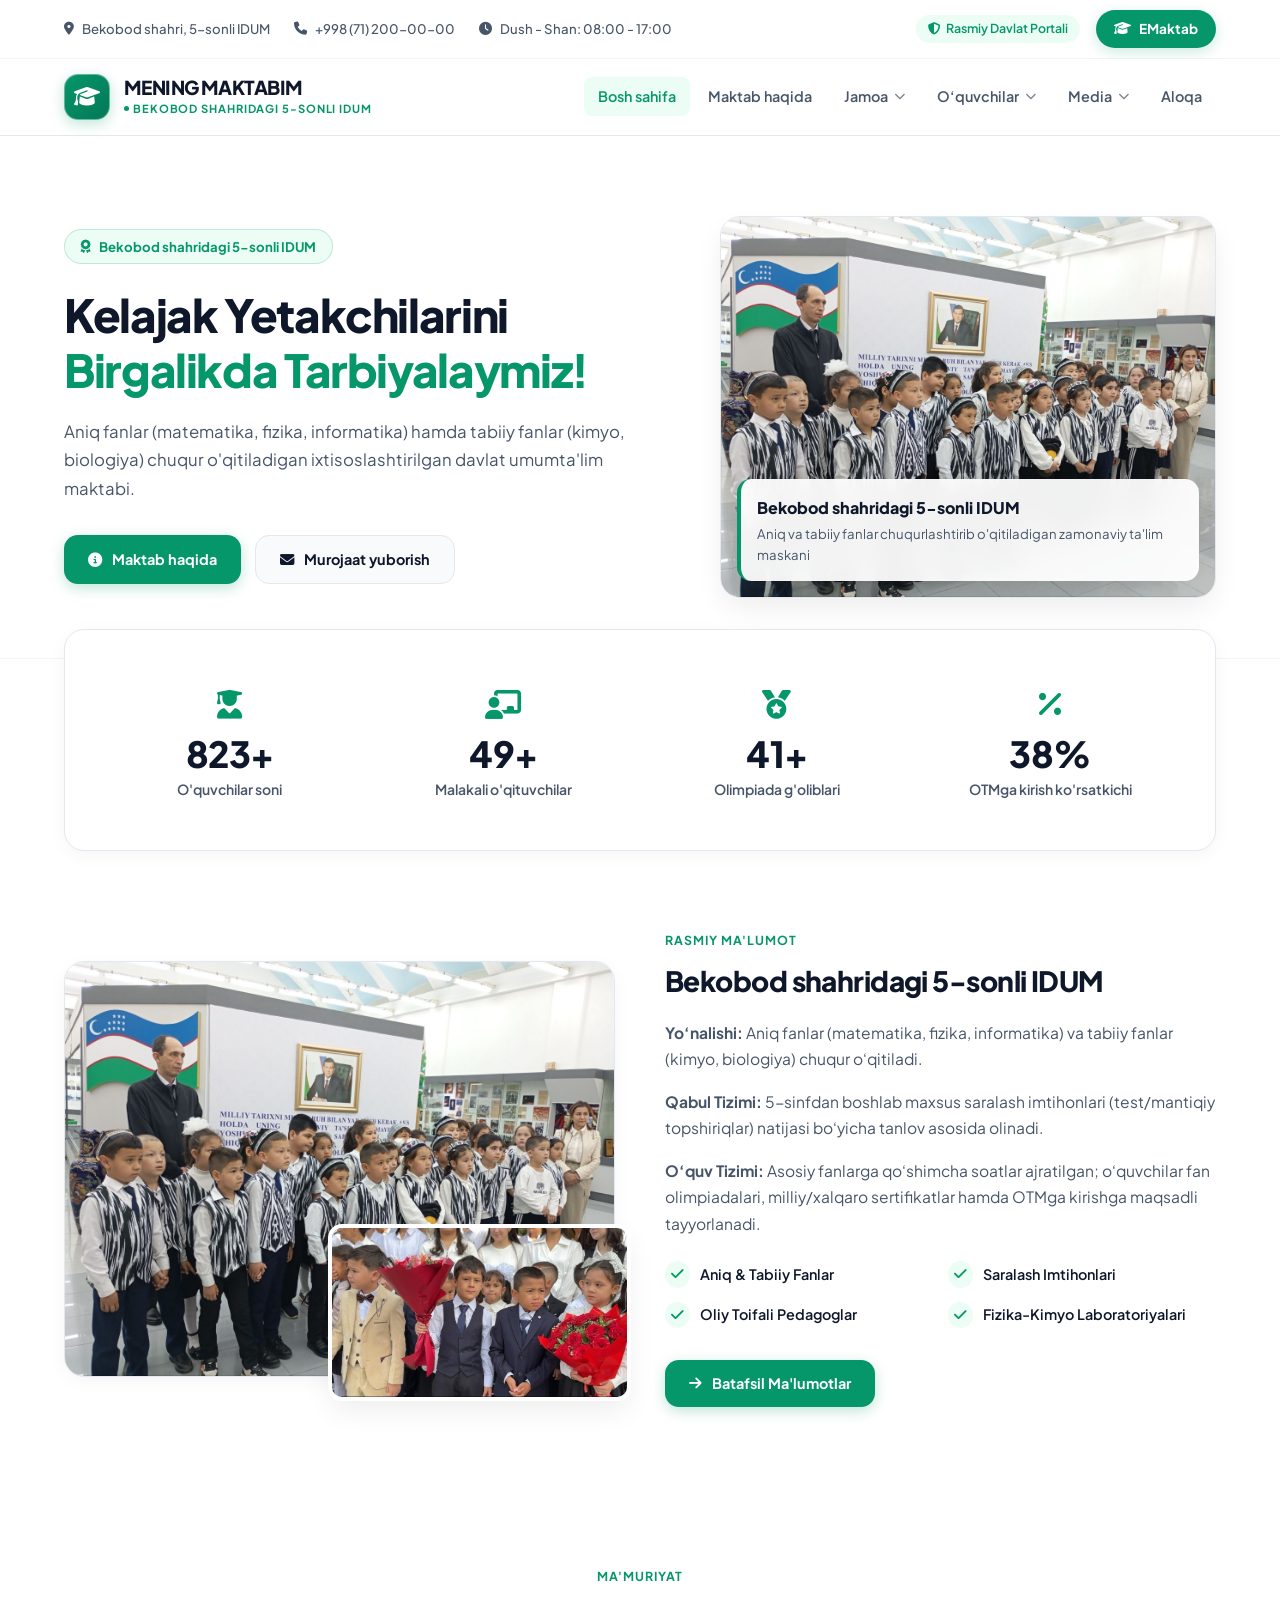
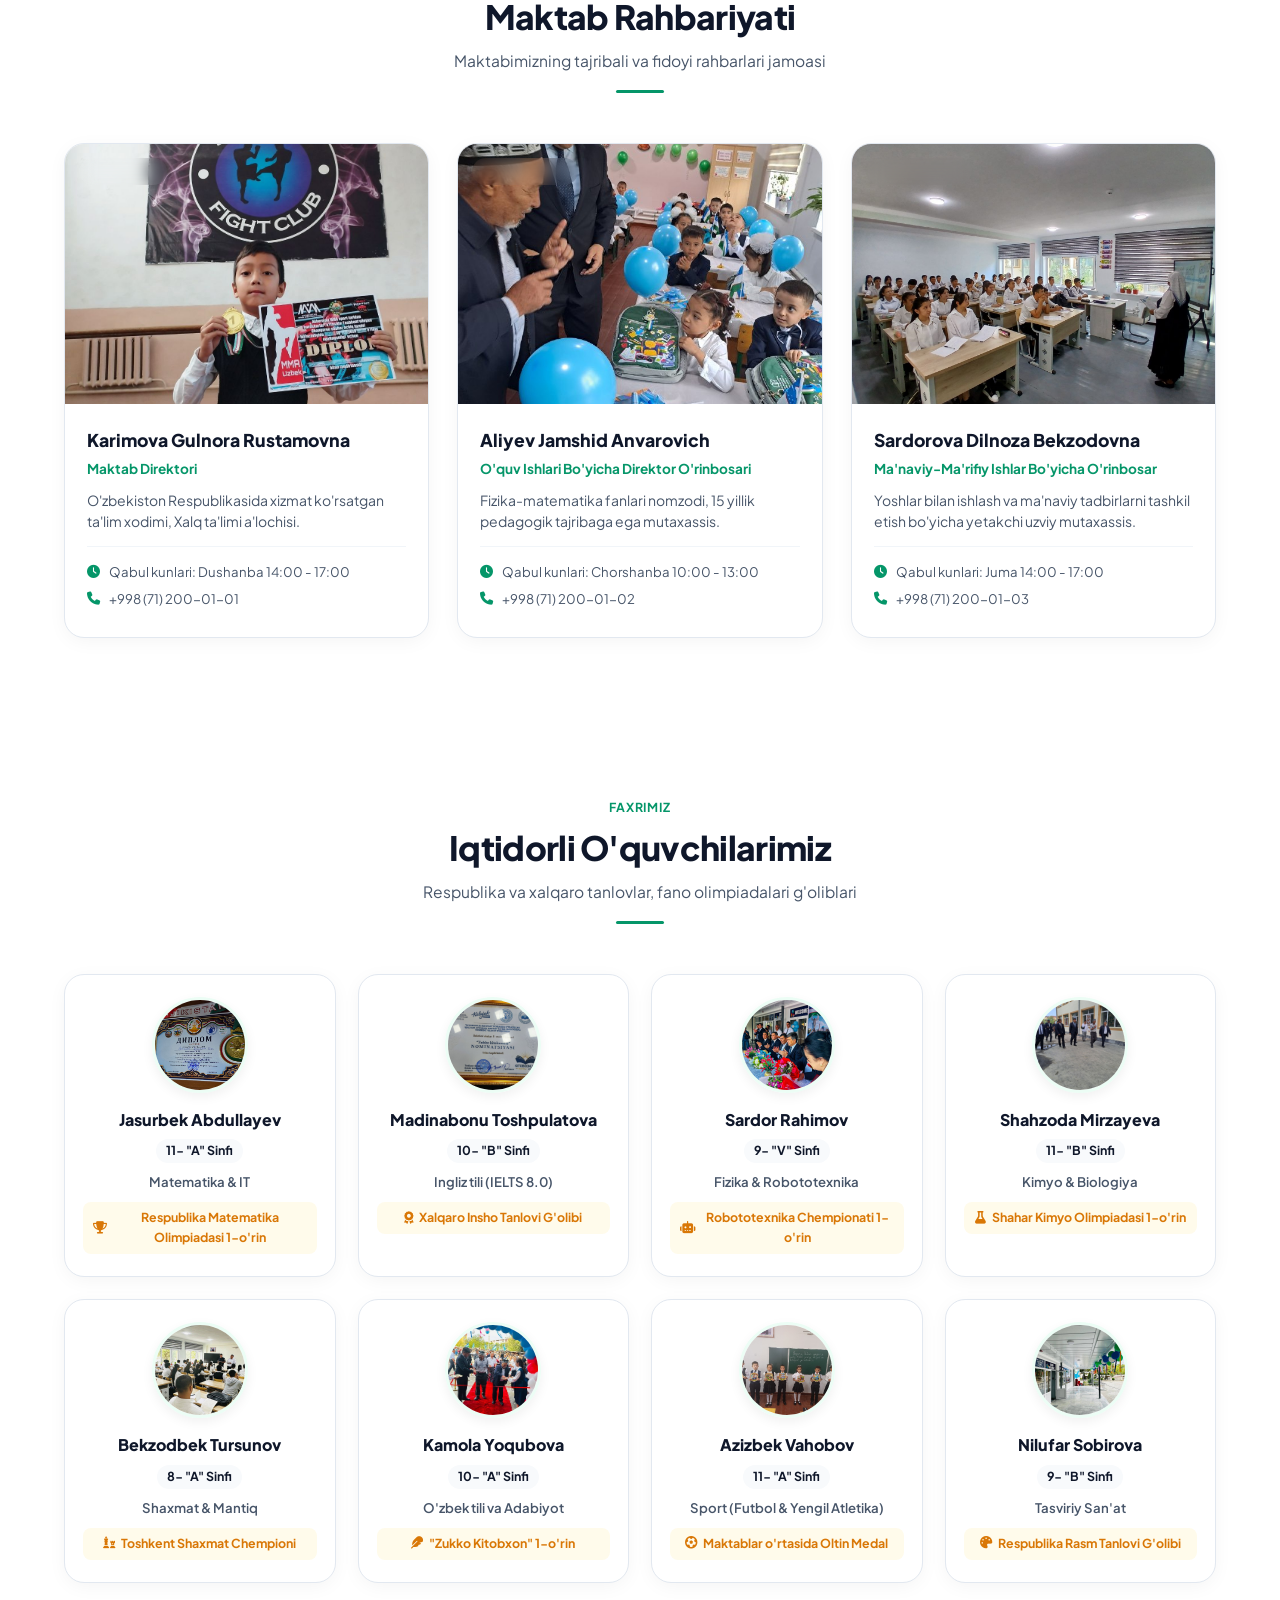
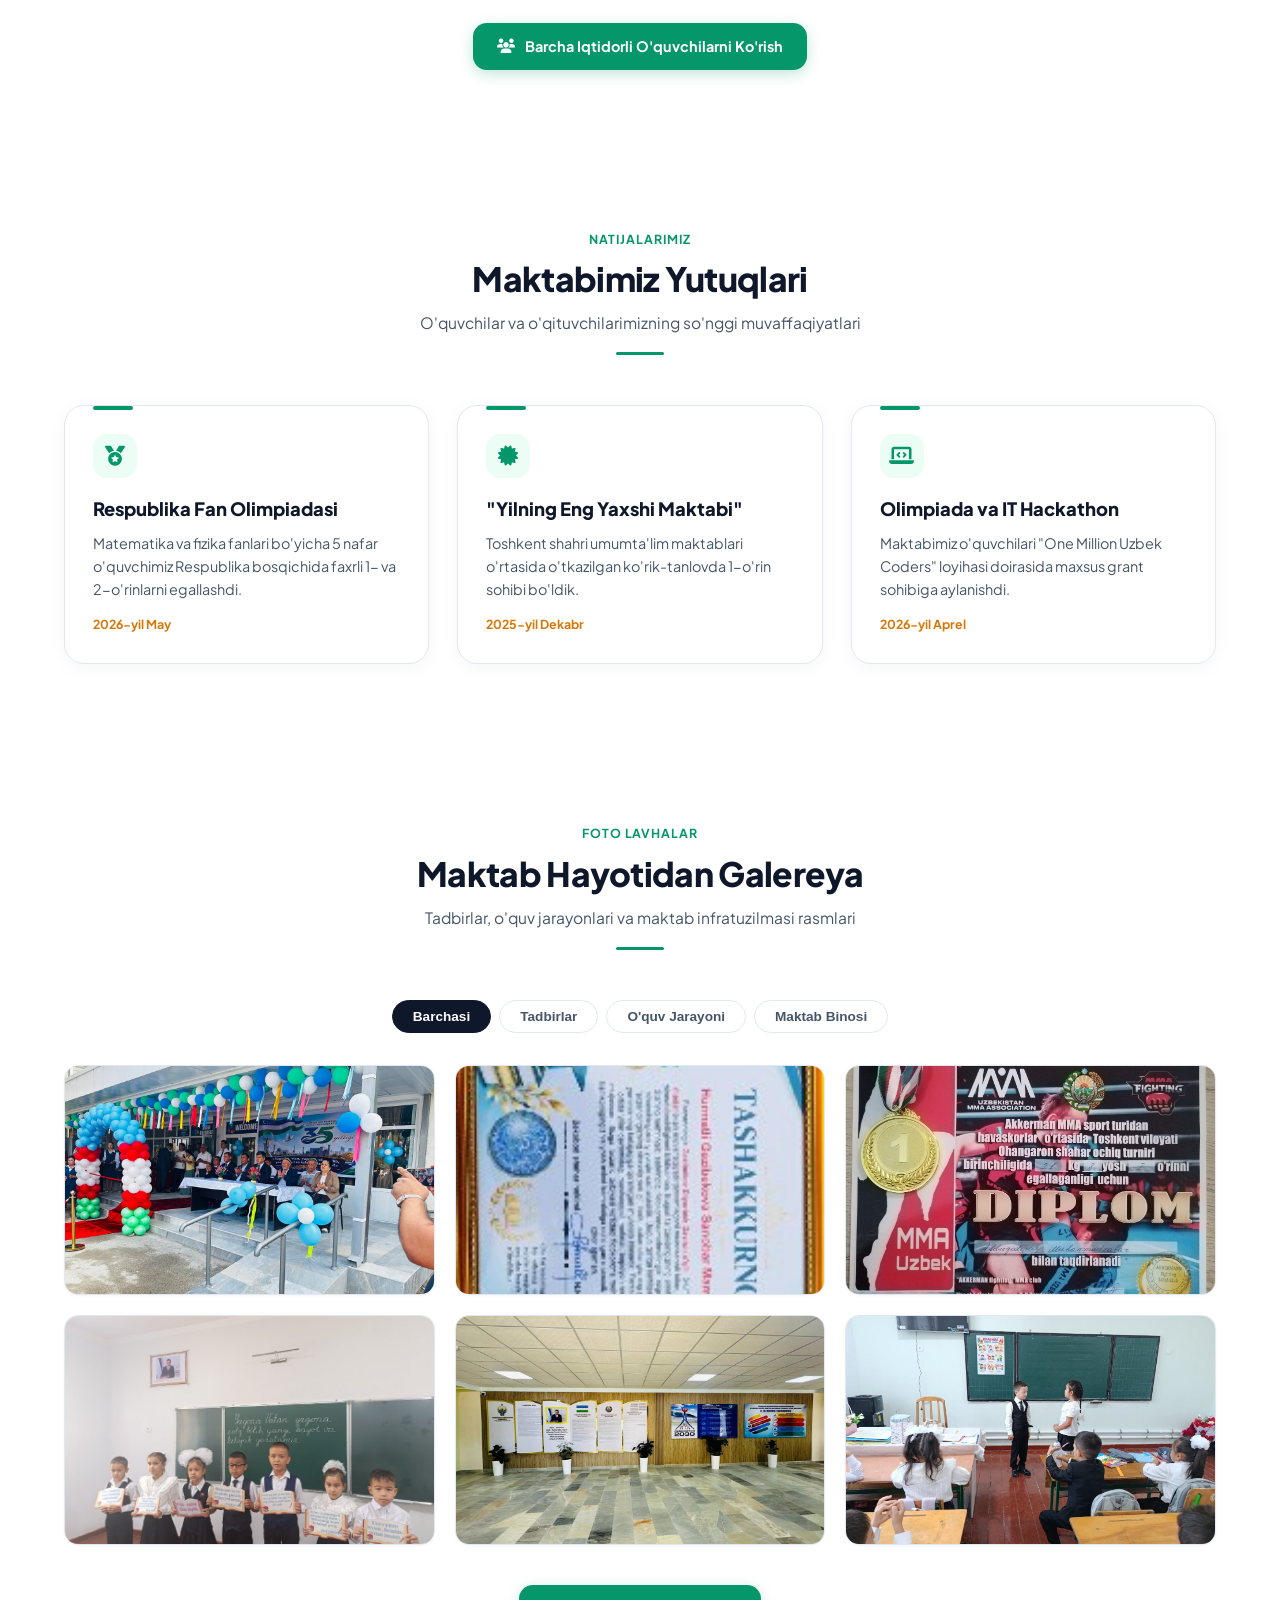
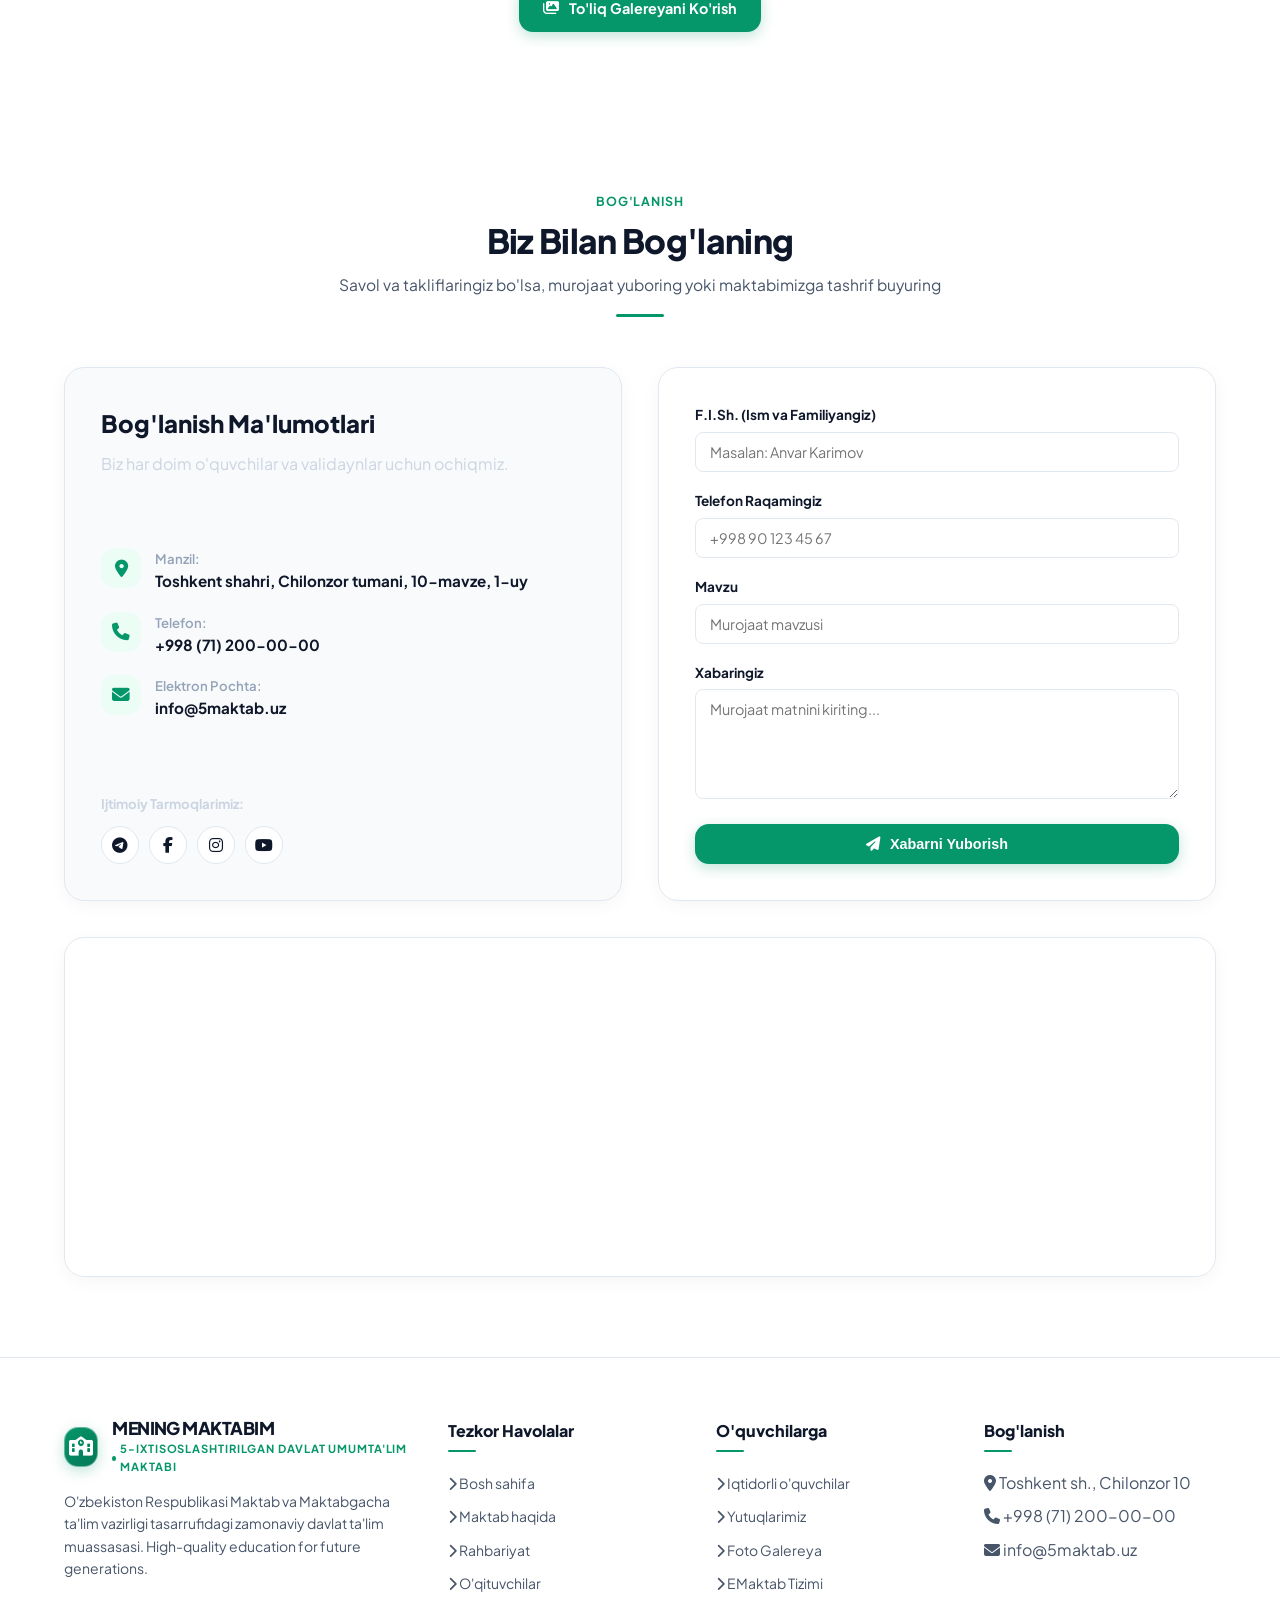
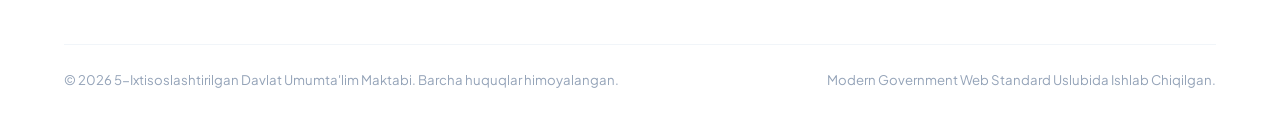
==== commit 5301e17e: "Bekobod shahri 5-sonli IDUM sayti: index.html" ====
--- a/index.html
+++ b/index.html
@@ -3,7 +3,7 @@
 <head>
   <meta charset="UTF-8">
   <meta name="viewport" content="width=device-width, initial-scale=1.0">
-  <title>Mening Maktabim — Zamonaviy Davlat Ta'lim Muassasasi</title>
+  <title>5-Ixtisoslashtirilgan Davlat Umumta'lim Maktabi</title>
   <!-- Google Fonts Inter -->
   <link rel="preconnect" href="https://fonts.googleapis.com">
   <link rel="preconnect" href="https://fonts.gstatic.com" crossorigin>
@@ -19,7 +19,7 @@
   <div class="topbar">
     <div class="container topbar-content">
       <div class="topbar-info">
-        <span><i class="fa-solid fa-location-dot"></i> Toshkent sh., Chilonzor tumani, 10-mavze</span>
+        <span><i class="fa-solid fa-location-dot"></i> Bekobod shahri, 5-sonli IDUM</span>
         <a href="tel:+998712000000"><i class="fa-solid fa-phone"></i> +998 (71) 200-00-00</a>
         <span><i class="fa-solid fa-clock"></i> Dush - Shan: 08:00 - 17:00</span>
       </div>
@@ -35,11 +35,11 @@
     <div class="container nav-container">
       <a href="index.html" class="logo">
         <div class="logo-emblem">
-          <i class="fa-solid fa-school"></i>
+          <i class="fa-solid fa-graduation-cap"></i>
         </div>
         <div class="logo-text">
-          <span class="logo-title">MENING MAKTABIM</span>
-          <span class="logo-subtitle">1-Sonli Umumta'lim Maktabi</span>
+          <span class="logo-title"><span class="logo-title-accent">MENING MAKTABIM</span></span>
+          <span class="logo-subtitle">Bekobod shahridagi 5-sonli IDUM</span>
         </div>
       </a>
 
@@ -92,12 +92,12 @@
   <section class="hero">
     <div class="container hero-grid">
       <div class="hero-content">
-        <span class="hero-badge"><i class="fa-solid fa-award"></i> Sifatli ta'lim va zamonaviy tarbiya Maskani</span>
+        <span class="hero-badge"><i class="fa-solid fa-award"></i> Bekobod shahridagi 5-sonli IDUM</span>
         <h1 class="hero-title">
           Kelajak Yetakchilarini <span>Birgalikda Tarbiyalaymiz!</span>
         </h1>
         <p class="hero-description">
-          Maktabimizda zamonaviy axborot texnologiyalari, xorijiy tillar va chuqurlashtirilgan aniq fanlar yo'nalishida yuqori sifatli ta'lim beriladi. O'quvchilarimiz respublika va xalqaro olimpiada g'oliblaridir.
+          Aniq fanlar (matematika, fizika, informatika) hamda tabiiy fanlar (kimyo, biologiya) chuqur o'qitiladigan ixtisoslashtirilgan davlat umumta'lim maktabi.
         </p>
         <div class="hero-buttons">
           <a href="maktab-haqida.html" class="btn btn-primary"><i class="fa-solid fa-circle-info"></i> Maktab haqida</a>
@@ -106,10 +106,10 @@
       </div>
 
       <div class="hero-card">
-        <img src="rasmlar/06408b73-d4eb-418b-8afd-2e8a0dfa5167.jfif" alt="Maktab binosi va o'quvchilar">
+        <img src="rasmlar/bd8b40b4-3952-49c8-9eb6-49067b5aa24b.jfif" alt="Bekobod 5-sonli IDUM o'quv jarayoni">
         <div class="hero-card-badge">
-          <h4>1-Sonli Umumta'lim Maktabi</h4>
-          <p>Zamonaviy o'quv binosi hamda axborot-kommunikatsiya texnologiyalari xonalari</p>
+          <h4>Bekobod shahridagi 5-sonli IDUM</h4>
+          <p>Aniq va tabiiy fanlar chuqurlashtirib o'qitiladigan zamonaviy ta'lim maskani</p>
         </div>
       </div>
     </div>
@@ -121,17 +121,17 @@
       <div class="stats-grid">
         <div class="stat-item">
           <div class="stat-icon"><i class="fa-solid fa-user-graduate"></i></div>
-          <div class="stat-number" data-target="1450" data-suffix="+">0</div>
+          <div class="stat-number" data-target="2032" data-suffix="+">0</div>
           <div class="stat-label">O'quvchilar soni</div>
         </div>
         <div class="stat-item">
           <div class="stat-icon"><i class="fa-solid fa-chalkboard-user"></i></div>
-          <div class="stat-number" data-target="95" data-suffix="+">0</div>
+          <div class="stat-number" data-target="120" data-suffix="+">0</div>
           <div class="stat-label">Malakali o'qituvchilar</div>
         </div>
         <div class="stat-item">
           <div class="stat-icon"><i class="fa-solid fa-medal"></i></div>
-          <div class="stat-number" data-target="120" data-suffix="+">0</div>
+          <div class="stat-number" data-target="100" data-suffix="+">0</div>
           <div class="stat-label">Olimpiada g'oliblari</div>
         </div>
         <div class="stat-item">
@@ -149,7 +149,7 @@
       <div class="about-grid">
         <div class="about-images">
           <div class="about-img-main">
-            <img src="rasmlar/100fe28b-db04-4b5f-b3e5-f34bc952ac93.jfif" alt="Maktab tadbirlari va o'quv jarayoni">
+            <img src="rasmlar/bd8b40b4-3952-49c8-9eb6-49067b5aa24b.jfif" alt="Bekobod 5-sonli IDUM o'quv mashg'uloti">
           </div>
           <div class="about-img-sub">
             <img src="rasmlar/0c583d52-66b2-44eb-b46b-315690b0cce7.jfif" alt="Zukko o'quvchilar">
@@ -157,21 +157,24 @@
         </div>
 
         <div class="about-content">
-          <span class="section-subtitle">Tarix va Zamonaviylik</span>
-          <h3>Maktabimiz Haqida Qisqa Ma'lumot</h3>
+          <span class="section-subtitle">Rasmiy Ma'lumot</span>
+          <h3>Bekobod shahridagi 5-sonli IDUM</h3>
           <p>
-            1-Sonli Umumta'lim Maktabi 1985-yilda tashkil etilgan bo'lib, o'tgan yillar davomida minglab iqtidorli yoshlarga sifatli ta'lim va tarbiya berib kelmoqda.
+            <strong>Yo‘nalishi:</strong> Aniq fanlar (matematika, fizika, informatika) va tabiiy fanlar (kimyo, biologiya) chuqur o‘qitiladi.
           </p>
           <p>
-            Bugungi kunda maktabimizda zamonaviy STEM laboratoriyalari, kompyuter xonalari, boy kutubxona, sport zali hamda shinam oshxona o'quvchilar xizmatida.
+            <strong>Qabul Tizimi:</strong> 5-sinfdan boshlab maxsus saralash imtihonlari (test/mantiqiy topshiriqlar) natijasi bo‘yicha tanlov asosida olinadi.
+          </p>
+          <p>
+            <strong>O‘quv Tizimi:</strong> Asosiy fanlarga qo‘shimcha soatlar ajratilgan; o‘quvchilar fan olimpiadalari, milliy/xalqaro sertifikatlar hamda OTMga kirishga maqsadli tayyorlanadi.
           </p>
           <div class="features-list">
-            <div class="feature-item"><i class="fa-solid fa-check"></i> Interaktiv doskalar</div>
-            <div class="feature-item"><i class="fa-solid fa-check"></i> STEM Laboratoriyalar</div>
-            <div class="feature-item"><i class="fa-solid fa-check"></i> Chet tili to'garaklari</div>
-            <div class="feature-item"><i class="fa-solid fa-check"></i> Sport to'garaklari</div>
-          </div>
-          <a href="maktab-haqida.html" class="btn btn-primary"><i class="fa-solid fa-arrow-right"></i> Batafsil tanishish</a>
+            <div class="feature-item"><i class="fa-solid fa-check"></i> Aniq & Tabiiy Fanlar</div>
+            <div class="feature-item"><i class="fa-solid fa-check"></i> Saralash Imtihonlari</div>
+            <div class="feature-item"><i class="fa-solid fa-check"></i> Oliy Toifali Pedagoglar</div>
+            <div class="feature-item"><i class="fa-solid fa-check"></i> Fizika-Kimyo Laboratoriyalari</div>
+          </div>
+          <a href="maktab-haqida.html" class="btn btn-primary"><i class="fa-solid fa-arrow-right"></i> Batafsil Ma'lumotlar</a>
         </div>
       </div>
     </div>
@@ -510,7 +513,7 @@
               <div class="contact-info-icon"><i class="fa-solid fa-envelope"></i></div>
               <div class="contact-info-text">
                 <h5>Elektron Pochta:</h5>
-                <p><a href="mailto:info@1maktab.uz">info@1maktab.uz</a></p>
+                <p><a href="mailto:info@5maktab.uz">info@5maktab.uz</a></p>
               </div>
             </div>
           </div>
@@ -557,7 +560,7 @@
 
       <!-- MAP EMBED -->
       <div class="map-container">
-        <iframe src="https://www.google.com/maps/embed?pb=!1m18!1m12!1m3!1d47963.30825316499!2d69.20000000000002!3d41.28333330000001!2m3!1f0!2f0!3f0!3m2!1i1024!2i768!4f13.1!3m3!1m2!1s0x38ae8a0322300001%3A0x2a10d9ff4a86b3b5!2sTashkent%2C%20Uzbekistan!5e0!3m2!1sen!2s!4v1690000000000!5m2!1sen!2s" allowfullscreen="" loading="lazy"></iframe>
+        <iframe src="https://www.google.com/maps/embed?pb=!1m18!1m12!1m3!1d3644.7854848535303!2d69.2653821952129!3d40.23320740203025!2m3!1f0!2f0!3f0!3m2!1i1024!2i768!4f13.1!3m3!1m2!1s0x38b1963eb86e099b%3A0xd4d7c89688f5d2bb!2s5-maktab%20%2F%20School%20number%205!5e1!3m2!1sen!2sus!4v1789127099939!5m2!1sen!2sus" allowfullscreen="" loading="lazy" referrerpolicy="strict-origin-when-cross-origin"></iframe>
       </div>
     </div>
   </section>
@@ -572,8 +575,8 @@
               <i class="fa-solid fa-school"></i>
             </div>
             <div class="logo-text">
-              <span class="logo-title" style="color: white; font-size: 1.1rem;">MENING MAKTABIM</span>
-              <span class="logo-subtitle">1-Sonli Umumta'lim Maktabi</span>
+              <span class="logo-title" style="font-size: 1.1rem;">MENING MAKTABIM</span>
+              <span class="logo-subtitle">5-Ixtisoslashtirilgan Davlat Umumta'lim Maktabi</span>
             </div>
           </div>
           <p>
@@ -606,13 +609,13 @@
           <ul class="footer-links">
             <li><i class="fa-solid fa-location-dot"></i> Toshkent sh., Chilonzor 10</li>
             <li><i class="fa-solid fa-phone"></i> +998 (71) 200-00-00</li>
-            <li><i class="fa-solid fa-envelope"></i> info@1maktab.uz</li>
+            <li><i class="fa-solid fa-envelope"></i> info@5maktab.uz</li>
           </ul>
         </div>
       </div>
 
       <div class="footer-bottom">
-        <p>&copy; 2026 1-Sonli Umumta'lim Maktabi. Barcha huquqlar himoyalangan.</p>
+        <p>&copy; 2026 5-Ixtisoslashtirilgan Davlat Umumta'lim Maktabi. Barcha huquqlar himoyalangan.</p>
         <p>Modern Government Web Standard Uslubida Ishlab Chiqilgan.</p>
       </div>
     </div>
--- a/css/style.css
+++ b/css/style.css
@@ -1,24 +1,33 @@
-/* Modern Government / Institutional Style - Maktab Veb-sayti */
+/* Pure White Modern & Aesthetic Style - Maktab Veb-sayti */
+
+@import url('https://fonts.googleapis.com/css2?family=Plus+Jakarta+Sans:wght@400;500;600;700;800&display=swap');
 
 :root {
-  --primary-dark: #0f2b5c;
-  --primary: #1b3b6f;
-  --primary-light: #255294;
-  --accent-green: #00875a;
-  --accent-green-hover: #006c48;
+  --primary-dark: #0f172a;       /* Deep slate for text */
+  --primary: #1e293b;            /* Sleek text blue */
+  --primary-light: #334155;
+  --accent-green: #059669;       /* Emerald green accent */
+  --accent-green-light: #ecfdf5;
+  --accent-green-hover: #047857;
   --gold: #d97706;
-  --gold-light: #fef3c7;
-  --bg-light: #f8fafc;
+  --gold-light: #fffbeb;
+  --bg-page: #ffffff;            /* PURE WHITE BACKGROUND */
   --bg-card: #ffffff;
-  --text-dark: #1e293b;
-  --text-muted: #64748b;
-  --border-color: #e2e8f0;
-  --shadow-sm: 0 1px 3px rgba(0,0,0,0.1);
-  --shadow-md: 0 4px 12px rgba(15,43,92,0.08);
-  --shadow-lg: 0 10px 25px rgba(15,43,92,0.12);
-  --radius: 8px;
-  --transition: all 0.3s cubic-bezier(0.4, 0, 0.2, 1);
-  --container: 1240px;
+  --bg-subtle: #f8fafc;
+  --text-primary: #0f172a;
+  --text-secondary: #475569;
+  --text-muted: #94a3b8;
+  --border-light: #e2e8f0;
+  --border-subtle: #f1f5f9;
+  --shadow-subtle: 0 1px 3px rgba(0, 0, 0, 0.04);
+  --shadow-card: 0 4px 20px -2px rgba(0, 0, 0, 0.05);
+  --shadow-hover: 0 12px 30px -4px rgba(0, 0, 0, 0.08);
+  --radius-sm: 8px;
+  --radius-md: 14px;
+  --radius-lg: 20px;
+  --radius-full: 9999px;
+  --transition: all 0.25s cubic-bezier(0.16, 1, 0.3, 1);
+  --container: 1200px;
 }
 
 * {
@@ -29,14 +38,16 @@
 
 html {
   scroll-behavior: smooth;
-  font-family: 'Inter', system-ui, -apple-system, BlinkMacSystemFont, 'Segoe UI', Roboto, Oxygen, Ubuntu, Cantarell, sans-serif;
-  color: var(--text-dark);
-  background-color: var(--bg-light);
+  font-family: 'Plus Jakarta Sans', -apple-system, BlinkMacSystemFont, 'Segoe UI', Roboto, sans-serif;
+  color: var(--text-primary);
+  background-color: var(--bg-page);
   line-height: 1.6;
+  -webkit-font-smoothing: antialiased;
 }
 
 body {
   overflow-x: hidden;
+  background-color: #ffffff;
 }
 
 a {
@@ -58,16 +69,16 @@
 .container {
   max-width: var(--container);
   margin: 0 auto;
-  padding: 0 20px;
+  padding: 0 24px;
 }
 
 /* TOPBAR */
 .topbar {
-  background-color: var(--primary-dark);
-  color: #e2e8f0;
-  font-size: 0.875rem;
-  padding: 8px 0;
-  border-bottom: 3px solid var(--accent-green);
+  background-color: #ffffff;
+  color: var(--text-secondary);
+  font-size: 0.825rem;
+  padding: 10px 0;
+  border-bottom: 1px solid var(--border-subtle);
 }
 
 .topbar-content {
@@ -75,47 +86,49 @@
   justify-content: space-between;
   align-items: center;
   flex-wrap: wrap;
-  gap: 10px;
+  gap: 12px;
 }
 
 .topbar-info {
   display: flex;
   align-items: center;
-  gap: 20px;
+  gap: 24px;
 }
 
 .topbar-info span, .topbar-info a {
   display: flex;
   align-items: center;
-  gap: 6px;
-  color: #cbd5e1;
+  gap: 8px;
+  color: var(--text-secondary);
+  font-weight: 500;
 }
 
 .topbar-info a:hover {
-  color: #ffffff;
+  color: var(--accent-green);
 }
 
 .topbar-right {
   display: flex;
   align-items: center;
-  gap: 15px;
+  gap: 16px;
 }
 
 .flag-accent {
   display: inline-flex;
   align-items: center;
   gap: 6px;
-  font-weight: 500;
-  font-size: 0.8rem;
-  background: rgba(255,255,255,0.1);
-  padding: 3px 10px;
-  border-radius: 4px;
+  font-weight: 600;
+  font-size: 0.775rem;
+  background: var(--accent-green-light);
+  color: var(--accent-green);
+  padding: 4px 12px;
+  border-radius: var(--radius-full);
 }
 
 /* NAVBAR */
 .navbar {
   background-color: #ffffff;
-  box-shadow: var(--shadow-md);
+  border-bottom: 1px solid var(--border-light);
   position: sticky;
   top: 0;
   z-index: 1000;
@@ -125,47 +138,73 @@
   display: flex;
   justify-content: space-between;
   align-items: center;
-  height: 80px;
-}
-
+  height: 76px;
+}
+
+/* LOGO STYLING */
 .logo {
   display: flex;
   align-items: center;
-  gap: 12px;
+  gap: 14px;
+  position: relative;
+  transition: transform 0.25s ease;
+}
+
+.logo:hover {
+  transform: translateY(-1px);
 }
 
 .logo-emblem {
-  width: 48px;
-  height: 48px;
-  background: linear-gradient(135deg, var(--primary-dark), var(--accent-green));
-  color: white;
+  width: 46px;
+  height: 46px;
+  background: linear-gradient(135deg, #059669 0%, #047857 100%);
+  color: #ffffff;
+  border-radius: 14px;
+  display: flex;
+  align-items: center;
+  justify-content: center;
+  font-size: 1.3rem;
+  box-shadow: 0 4px 14px rgba(5, 150, 105, 0.25);
+  border: 1px solid rgba(255, 255, 255, 0.4);
+  transition: var(--transition);
+}
+
+.logo-text {
+  display: flex;
+  flex-direction: column;
+}
+
+.logo-title {
+  font-size: 1.2rem;
+  font-weight: 800;
+  color: var(--primary-dark);
+  line-height: 1.15;
+  letter-spacing: -0.03em;
+}
+
+.logo-title-accent {
+  color: var(--primary-dark);
+}
+
+.logo-subtitle {
+  font-size: 0.7rem;
+  color: var(--accent-green);
+  font-weight: 700;
+  text-transform: uppercase;
+  letter-spacing: 0.08em;
+  margin-top: 2px;
+  display: inline-flex;
+  align-items: center;
+  gap: 4px;
+}
+
+.logo-subtitle::before {
+  content: '';
+  display: inline-block;
+  width: 5px;
+  height: 5px;
+  background-color: var(--accent-green);
   border-radius: 50%;
-  display: flex;
-  align-items: center;
-  justify-content: center;
-  font-size: 1.5rem;
-  box-shadow: 0 2px 8px rgba(0,135,90,0.3);
-}
-
-.logo-text {
-  display: flex;
-  flex-direction: column;
-}
-
-.logo-title {
-  font-size: 1.25rem;
-  font-weight: 800;
-  color: var(--primary-dark);
-  line-height: 1.2;
-  letter-spacing: -0.02em;
-}
-
-.logo-subtitle {
-  font-size: 0.75rem;
-  color: var(--accent-green);
-  font-weight: 600;
-  text-transform: uppercase;
-  letter-spacing: 0.05em;
 }
 
 .nav-menu {
@@ -182,38 +221,39 @@
   display: flex;
   align-items: center;
   gap: 6px;
-  padding: 10px 14px;
-  font-size: 0.95rem;
+  padding: 8px 14px;
+  font-size: 0.9rem;
   font-weight: 600;
-  color: var(--primary-dark);
-  border-radius: var(--radius);
+  color: var(--text-secondary);
+  border-radius: var(--radius-sm);
 }
 
 .nav-link:hover, .nav-link.active {
   color: var(--accent-green);
-  background-color: rgba(0, 135, 90, 0.06);
+  background-color: var(--accent-green-light);
 }
 
 .nav-link i.fa-chevron-down {
-  font-size: 0.75rem;
-  transition: transform 0.3s ease;
+  font-size: 0.7rem;
+  opacity: 0.7;
+  transition: transform 0.25s ease;
 }
 
 /* DROPDOWN MENU */
 .dropdown-menu {
   position: absolute;
-  top: 100%;
+  top: calc(100% + 8px);
   left: 0;
-  width: 220px;
+  width: 210px;
   background-color: #ffffff;
-  box-shadow: var(--shadow-lg);
-  border-radius: var(--radius);
-  padding: 8px 0;
+  box-shadow: var(--shadow-hover);
+  border-radius: var(--radius-md);
+  padding: 6px;
   opacity: 0;
   visibility: hidden;
-  transform: translateY(10px);
+  transform: translateY(8px);
   transition: var(--transition);
-  border-top: 3px solid var(--accent-green);
+  border: 1px solid var(--border-light);
   z-index: 100;
 }
 
@@ -231,21 +271,22 @@
   display: flex;
   align-items: center;
   gap: 10px;
-  padding: 10px 18px;
+  padding: 10px 14px;
+  font-size: 0.875rem;
+  font-weight: 600;
+  color: var(--text-secondary);
+  border-radius: var(--radius-sm);
+}
+
+.dropdown-link i {
+  color: var(--accent-green);
   font-size: 0.9rem;
-  font-weight: 500;
-  color: var(--text-dark);
-}
-
-.dropdown-link i {
-  color: var(--accent-green);
-  width: 18px;
-}
-
-.dropdown-link:hover {
-  background-color: var(--bg-light);
-  color: var(--accent-green);
-  padding-left: 24px;
+  width: 16px;
+}
+
+.dropdown-link:hover, .dropdown-link.active {
+  background-color: var(--accent-green-light);
+  color: var(--accent-green);
 }
 
 /* EMaktab Button */
@@ -255,51 +296,39 @@
   gap: 8px;
   background-color: var(--accent-green);
   color: #ffffff !important;
-  padding: 10px 18px;
-  border-radius: 50px;
+  padding: 8px 18px;
+  border-radius: var(--radius-full);
   font-weight: 700;
-  font-size: 0.9rem;
-  box-shadow: 0 4px 10px rgba(0, 135, 90, 0.25);
+  font-size: 0.85rem;
+  box-shadow: 0 4px 14px rgba(5, 150, 105, 0.2);
 }
 
 .btn-emaktab:hover {
   background-color: var(--accent-green-hover);
-  transform: translateY(-2px);
-  box-shadow: 0 6px 14px rgba(0, 135, 90, 0.35);
+  transform: translateY(-1px);
+  box-shadow: 0 6px 18px rgba(5, 150, 105, 0.3);
 }
 
 .mobile-toggle {
   display: none;
-  font-size: 1.5rem;
+  font-size: 1.4rem;
   color: var(--primary-dark);
   cursor: pointer;
 }
 
-/* HERO SECTION */
+/* HERO SECTION - PURE WHITE DESIGN */
 .hero {
   position: relative;
-  background: linear-gradient(135deg, rgba(15, 43, 92, 0.95), rgba(27, 59, 111, 0.9)), url('../rasmlar/06408b73-d4eb-418b-8afd-2e8a0dfa5167.jfif') center/cover no-repeat;
-  color: white;
-  padding: 90px 0;
-  overflow: hidden;
-}
-
-.hero::before {
-  content: '';
-  position: absolute;
-  top: -50px;
-  right: -50px;
-  width: 350px;
-  height: 350px;
-  background: rgba(0, 135, 90, 0.15);
-  border-radius: 50%;
-  filter: blur(50px);
+  background: #ffffff;
+  color: var(--text-primary);
+  padding: 80px 0 60px 0;
+  border-bottom: 1px solid var(--border-subtle);
 }
 
 .hero-grid {
   display: grid;
-  grid-template-columns: 1.2fr 0.8fr;
-  gap: 40px;
+  grid-template-columns: 1.1fr 0.9fr;
+  gap: 50px;
   align-items: center;
 }
 
@@ -307,39 +336,39 @@
   display: inline-flex;
   align-items: center;
   gap: 8px;
-  background: rgba(255, 255, 255, 0.12);
-  backdrop-filter: blur(10px);
-  border: 1px solid rgba(255, 255, 255, 0.2);
+  background: var(--accent-green-light);
+  border: 1px solid rgba(5, 150, 105, 0.2);
   padding: 6px 16px;
-  border-radius: 50px;
-  font-size: 0.85rem;
-  font-weight: 600;
-  margin-bottom: 20px;
-  color: #6ee7b7;
+  border-radius: var(--radius-full);
+  font-size: 0.825rem;
+  font-weight: 700;
+  margin-bottom: 24px;
+  color: var(--accent-green);
 }
 
 .hero-title {
-  font-size: 2.8rem;
+  font-size: 2.85rem;
   font-weight: 800;
   line-height: 1.2;
   margin-bottom: 20px;
+  color: var(--primary-dark);
+  letter-spacing: -0.03em;
 }
 
 .hero-title span {
-  color: #6ee7b7;
-  display: block;
+  color: var(--accent-green);
 }
 
 .hero-description {
-  font-size: 1.1rem;
-  color: #cbd5e1;
-  margin-bottom: 30px;
-  max-width: 600px;
+  font-size: 1.05rem;
+  color: var(--text-secondary);
+  margin-bottom: 32px;
+  line-height: 1.7;
 }
 
 .hero-buttons {
   display: flex;
-  gap: 15px;
+  gap: 14px;
   flex-wrap: wrap;
 }
 
@@ -347,10 +376,10 @@
   display: inline-flex;
   align-items: center;
   gap: 10px;
-  padding: 12px 26px;
-  border-radius: var(--radius);
+  padding: 12px 24px;
+  border-radius: var(--radius-md);
   font-weight: 700;
-  font-size: 0.95rem;
+  font-size: 0.9rem;
   cursor: pointer;
   border: none;
   transition: var(--transition);
@@ -359,71 +388,74 @@
 .btn-primary {
   background-color: var(--accent-green);
   color: white;
+  box-shadow: 0 4px 14px rgba(5, 150, 105, 0.25);
 }
 
 .btn-primary:hover {
   background-color: var(--accent-green-hover);
   transform: translateY(-2px);
-  box-shadow: 0 4px 12px rgba(0,135,90,0.3);
+  box-shadow: 0 6px 20px rgba(5, 150, 105, 0.35);
 }
 
 .btn-outline {
-  background-color: rgba(255, 255, 255, 0.1);
-  color: white;
-  border: 1px solid rgba(255, 255, 255, 0.3);
+  background-color: var(--bg-subtle);
+  color: var(--primary-dark);
+  border: 1px solid var(--border-light);
 }
 
 .btn-outline:hover {
-  background-color: rgba(255, 255, 255, 0.2);
-  color: white;
-  border-color: white;
+  background-color: var(--border-light);
+  color: var(--primary-dark);
 }
 
 .hero-card {
   position: relative;
-  border-radius: 16px;
+  border-radius: var(--radius-lg);
   overflow: hidden;
-  box-shadow: 0 20px 40px rgba(0,0,0,0.3);
-  border: 4px solid rgba(255,255,255,0.2);
+  box-shadow: var(--shadow-hover);
+  border: 1px solid var(--border-light);
 }
 
 .hero-card img {
   width: 100%;
   height: 380px;
   object-fit: cover;
-  transition: transform 0.5s ease;
+  transition: transform 0.6s cubic-bezier(0.16, 1, 0.3, 1);
 }
 
 .hero-card:hover img {
-  transform: scale(1.05);
+  transform: scale(1.04);
 }
 
 .hero-card-badge {
   position: absolute;
-  bottom: 15px;
-  left: 15px;
-  right: 15px;
-  background: rgba(15, 43, 92, 0.85);
-  backdrop-filter: blur(8px);
-  padding: 15px;
-  border-radius: 10px;
-  color: white;
+  bottom: 16px;
+  left: 16px;
+  right: 16px;
+  background: rgba(255, 255, 255, 0.94);
+  backdrop-filter: blur(12px);
+  padding: 16px;
+  border-radius: var(--radius-md);
+  color: var(--primary-dark);
   border-left: 4px solid var(--accent-green);
+  box-shadow: 0 4px 20px rgba(0, 0, 0, 0.08);
 }
 
 .hero-card-badge h4 {
-  font-size: 1.05rem;
-  font-weight: 700;
+  font-size: 1rem;
+  font-weight: 800;
 }
 
 .hero-card-badge p {
-  font-size: 0.85rem;
-  color: #cbd5e1;
+  font-size: 0.825rem;
+  color: var(--text-secondary);
+  margin-top: 2px;
 }
 
 /* SECTION COMMONS */
 .section {
   padding: 80px 0;
+  background-color: #ffffff;
 }
 
 .section-bg {
@@ -432,7 +464,7 @@
 
 .section-header {
   text-align: center;
-  max-width: 700px;
+  max-width: 640px;
   margin: 0 auto 50px auto;
 }
 
@@ -440,49 +472,51 @@
   color: var(--accent-green);
   font-weight: 700;
   text-transform: uppercase;
-  font-size: 0.85rem;
-  letter-spacing: 0.1em;
+  font-size: 0.775rem;
+  letter-spacing: 0.08em;
   margin-bottom: 8px;
   display: block;
 }
 
 .section-title {
-  font-size: 2.2rem;
+  font-size: 2.1rem;
   font-weight: 800;
   color: var(--primary-dark);
-  margin-bottom: 15px;
+  margin-bottom: 12px;
   line-height: 1.25;
+  letter-spacing: -0.02em;
 }
 
 .section-desc {
-  color: var(--text-muted);
-  font-size: 1.05rem;
+  color: var(--text-secondary);
+  font-size: 0.975rem;
 }
 
 .divider {
-  width: 60px;
-  height: 4px;
-  background: linear-gradient(to right, var(--primary-dark), var(--accent-green));
-  margin: 15px auto 0 auto;
-  border-radius: 2px;
+  width: 48px;
+  height: 3px;
+  background: var(--accent-green);
+  margin: 16px auto 0 auto;
+  border-radius: var(--radius-full);
 }
 
 /* STATS SECTION */
 .stats-banner {
-  background: linear-gradient(135deg, var(--primary-dark), var(--primary));
-  color: white;
-  padding: 50px 0;
-  margin-top: -40px;
+  background: #ffffff;
+  color: var(--primary-dark);
+  padding: 40px;
+  margin-top: -30px;
   position: relative;
   z-index: 10;
-  border-radius: 16px;
-  box-shadow: var(--shadow-lg);
+  border-radius: var(--radius-lg);
+  box-shadow: var(--shadow-card);
+  border: 1px solid var(--border-light);
 }
 
 .stats-grid {
   display: grid;
   grid-template-columns: repeat(4, 1fr);
-  gap: 30px;
+  gap: 24px;
   text-align: center;
 }
 
@@ -491,23 +525,24 @@
 }
 
 .stat-icon {
-  font-size: 2.2rem;
-  color: #6ee7b7;
-  margin-bottom: 12px;
+  font-size: 1.8rem;
+  color: var(--accent-green);
+  margin-bottom: 10px;
 }
 
 .stat-number {
-  font-size: 2.6rem;
+  font-size: 2.25rem;
   font-weight: 800;
   line-height: 1;
   margin-bottom: 6px;
-  color: #ffffff;
+  color: var(--primary-dark);
+  letter-spacing: -0.02em;
 }
 
 .stat-label {
-  font-size: 0.95rem;
-  color: #cbd5e1;
-  font-weight: 500;
+  font-size: 0.875rem;
+  color: var(--text-secondary);
+  font-weight: 600;
 }
 
 /* MAKTAB HAQIDA SECTION */
@@ -523,41 +558,43 @@
 }
 
 .about-img-main {
-  border-radius: 12px;
+  border-radius: var(--radius-lg);
   overflow: hidden;
-  box-shadow: var(--shadow-lg);
-  border: 3px solid white;
+  box-shadow: var(--shadow-card);
+  border: 1px solid var(--border-light);
 }
 
 .about-img-sub {
   position: absolute;
-  bottom: -30px;
-  right: -20px;
+  bottom: -24px;
+  right: -16px;
   width: 55%;
-  border-radius: 12px;
+  border-radius: var(--radius-md);
   overflow: hidden;
-  box-shadow: var(--shadow-lg);
-  border: 4px solid white;
+  box-shadow: var(--shadow-hover);
+  border: 4px solid #ffffff;
 }
 
 .about-content h3 {
-  font-size: 1.8rem;
+  font-size: 1.75rem;
   color: var(--primary-dark);
   font-weight: 800;
-  margin-bottom: 15px;
+  margin-bottom: 16px;
+  letter-spacing: -0.02em;
 }
 
 .about-content p {
-  color: var(--text-muted);
-  margin-bottom: 15px;
-  font-size: 1rem;
+  color: var(--text-secondary);
+  margin-bottom: 16px;
+  font-size: 0.975rem;
+  line-height: 1.7;
 }
 
 .features-list {
-  margin: 25px 0;
+  margin: 24px 0 32px 0;
   display: grid;
   grid-template-columns: 1fr 1fr;
-  gap: 15px;
+  gap: 14px;
 }
 
 .feature-item {
@@ -565,14 +602,15 @@
   align-items: center;
   gap: 10px;
   font-weight: 600;
+  font-size: 0.9rem;
   color: var(--primary-dark);
 }
 
 .feature-item i {
   color: var(--accent-green);
-  font-size: 1.1rem;
-  background: rgba(0, 135, 90, 0.1);
-  padding: 8px;
+  font-size: 0.9rem;
+  background: var(--accent-green-light);
+  padding: 6px;
   border-radius: 50%;
 }
 
@@ -580,29 +618,29 @@
 .leadership-grid {
   display: grid;
   grid-template-columns: repeat(3, 1fr);
-  gap: 30px;
+  gap: 28px;
 }
 
 .card {
-  background: var(--bg-card);
-  border-radius: 12px;
+  background: #ffffff;
+  border-radius: var(--radius-lg);
   overflow: hidden;
-  box-shadow: var(--shadow-md);
-  border: 1px solid var(--border-color);
+  box-shadow: var(--shadow-card);
+  border: 1px solid var(--border-light);
   transition: var(--transition);
 }
 
 .card:hover {
-  transform: translateY(-6px);
-  box-shadow: var(--shadow-lg);
-  border-color: var(--accent-green);
+  transform: translateY(-4px);
+  box-shadow: var(--shadow-hover);
+  border-color: rgba(5, 150, 105, 0.3);
 }
 
 .card-img-wrap {
   position: relative;
-  height: 280px;
+  height: 260px;
   overflow: hidden;
-  background-color: #e2e8f0;
+  background-color: var(--bg-subtle);
 }
 
 .card-img-wrap img {
@@ -613,21 +651,23 @@
 }
 
 .card:hover .card-img-wrap img {
-  transform: scale(1.06);
+  transform: scale(1.04);
 }
 
 .card-badge {
   position: absolute;
-  top: 15px;
-  left: 15px;
-  background: var(--primary-dark);
-  color: white;
+  top: 14px;
+  left: 14px;
+  background: rgba(255, 255, 255, 0.92);
+  backdrop-filter: blur(8px);
+  color: var(--primary-dark);
   padding: 4px 12px;
-  border-radius: 50px;
-  font-size: 0.75rem;
-  font-weight: 700;
+  border-radius: var(--radius-full);
+  font-size: 0.725rem;
+  font-weight: 800;
   text-transform: uppercase;
   letter-spacing: 0.05em;
+  box-shadow: 0 2px 8px rgba(0,0,0,0.08);
 }
 
 .card-body {
@@ -635,7 +675,7 @@
 }
 
 .card-title {
-  font-size: 1.2rem;
+  font-size: 1.1rem;
   font-weight: 800;
   color: var(--primary-dark);
   margin-bottom: 4px;
@@ -643,18 +683,24 @@
 
 .card-role {
   color: var(--accent-green);
-  font-weight: 600;
-  font-size: 0.9rem;
-  margin-bottom: 12px;
+  font-weight: 700;
+  font-size: 0.85rem;
+  margin-bottom: 10px;
   display: block;
 }
 
+.card-body p {
+  font-size: 0.875rem;
+  color: var(--text-secondary);
+  line-height: 1.5;
+}
+
 .card-info-list {
-  border-top: 1px solid var(--border-color);
-  padding-top: 12px;
-  margin-top: 12px;
-  font-size: 0.875rem;
-  color: var(--text-muted);
+  border-top: 1px solid var(--border-subtle);
+  padding-top: 14px;
+  margin-top: 14px;
+  font-size: 0.825rem;
+  color: var(--text-secondary);
 }
 
 .card-info-list li {
@@ -665,42 +711,41 @@
 }
 
 .card-info-list i {
-  color: var(--primary);
-  width: 16px;
+  color: var(--accent-green);
+  width: 14px;
 }
 
 /* IQTIDORLI O'QUVCHILAR */
 .students-grid {
   display: grid;
   grid-template-columns: repeat(4, 1fr);
-  gap: 25px;
+  gap: 22px;
 }
 
 .student-card {
   background: white;
-  border-radius: 12px;
-  padding: 20px;
+  border-radius: var(--radius-lg);
+  padding: 22px 18px;
   text-align: center;
-  box-shadow: var(--shadow-md);
-  border: 1px solid var(--border-color);
+  box-shadow: var(--shadow-card);
+  border: 1px solid var(--border-light);
   transition: var(--transition);
-  position: relative;
 }
 
 .student-card:hover {
-  transform: translateY(-5px);
-  box-shadow: var(--shadow-lg);
+  transform: translateY(-4px);
+  box-shadow: var(--shadow-hover);
   border-color: var(--gold);
 }
 
 .student-avatar {
-  width: 110px;
-  height: 110px;
+  width: 96px;
+  height: 96px;
   border-radius: 50%;
-  margin: 0 auto 15px auto;
+  margin: 0 auto 14px auto;
   overflow: hidden;
-  border: 3px solid var(--accent-green);
-  box-shadow: 0 4px 10px rgba(0,0,0,0.1);
+  border: 3px solid var(--accent-green-light);
+  box-shadow: 0 4px 12px rgba(0, 0, 0, 0.06);
 }
 
 .student-avatar img {
@@ -710,94 +755,107 @@
 }
 
 .student-name {
-  font-size: 1.1rem;
-  font-weight: 700;
+  font-size: 1rem;
+  font-weight: 800;
   color: var(--primary-dark);
   margin-bottom: 4px;
 }
 
 .student-class {
   display: inline-block;
-  background: var(--bg-light);
-  color: var(--primary);
+  background: var(--bg-subtle);
+  color: var(--primary-dark);
   font-weight: 700;
   padding: 2px 10px;
-  border-radius: 50px;
-  font-size: 0.8rem;
+  border-radius: var(--radius-full);
+  font-size: 0.775rem;
+  margin-bottom: 8px;
+}
+
+.student-field {
+  font-size: 0.825rem;
+  color: var(--text-secondary);
+  font-weight: 600;
   margin-bottom: 10px;
-}
-
-.student-field {
-  font-size: 0.85rem;
-  color: var(--text-muted);
-  font-weight: 600;
-  margin-bottom: 8px;
 }
 
 .student-achievement {
   background: var(--gold-light);
   color: var(--gold);
-  padding: 8px 12px;
-  border-radius: 8px;
-  font-size: 0.825rem;
-  font-weight: 600;
+  padding: 6px 10px;
+  border-radius: var(--radius-sm);
+  font-size: 0.775rem;
+  font-weight: 700;
   display: flex;
   align-items: center;
   justify-content: center;
   gap: 6px;
 }
 
-/* YUTUQLAR TAB & CARDS */
+/* YUTUQLAR CARDS */
 .achievements-grid {
   display: grid;
   grid-template-columns: repeat(3, 1fr);
-  gap: 30px;
+  gap: 28px;
 }
 
 .achieve-card {
   background: white;
-  border-radius: 12px;
-  padding: 25px;
-  border-left: 5px solid var(--accent-green);
-  box-shadow: var(--shadow-md);
+  border-radius: var(--radius-lg);
+  padding: 28px;
+  border: 1px solid var(--border-light);
+  box-shadow: var(--shadow-card);
   transition: var(--transition);
+  position: relative;
+}
+
+.achieve-card::before {
+  content: '';
+  position: absolute;
+  top: 0;
+  left: 28px;
+  width: 40px;
+  height: 4px;
+  background: var(--accent-green);
+  border-radius: var(--radius-full);
 }
 
 .achieve-card:hover {
   transform: translateY(-4px);
-  box-shadow: var(--shadow-lg);
+  box-shadow: var(--shadow-hover);
 }
 
 .achieve-icon {
-  width: 50px;
-  height: 50px;
-  background: rgba(0, 135, 90, 0.1);
-  color: var(--accent-green);
-  border-radius: 10px;
+  width: 44px;
+  height: 44px;
+  background: var(--accent-green-light);
+  color: var(--accent-green);
+  border-radius: var(--radius-md);
   display: flex;
   align-items: center;
   justify-content: center;
-  font-size: 1.5rem;
-  margin-bottom: 15px;
+  font-size: 1.25rem;
+  margin-bottom: 16px;
 }
 
 .achieve-title {
   font-size: 1.15rem;
-  font-weight: 700;
+  font-weight: 800;
   color: var(--primary-dark);
   margin-bottom: 8px;
 }
 
 .achieve-desc {
   font-size: 0.9rem;
-  color: var(--text-muted);
+  color: var(--text-secondary);
+  line-height: 1.6;
 }
 
 .achieve-date {
-  font-size: 0.8rem;
+  font-size: 0.775rem;
   color: var(--gold);
   font-weight: 700;
-  margin-top: 12px;
+  margin-top: 14px;
   display: block;
 }
 
@@ -805,19 +863,19 @@
 .gallery-filters {
   display: flex;
   justify-content: center;
-  gap: 10px;
-  margin-bottom: 35px;
+  gap: 8px;
+  margin-bottom: 32px;
   flex-wrap: wrap;
 }
 
 .filter-btn {
   padding: 8px 20px;
-  border-radius: 50px;
-  border: 1px solid var(--border-color);
+  border-radius: var(--radius-full);
+  border: 1px solid var(--border-light);
   background: white;
-  color: var(--text-dark);
+  color: var(--text-secondary);
   font-weight: 600;
-  font-size: 0.9rem;
+  font-size: 0.85rem;
   cursor: pointer;
   transition: var(--transition);
 }
@@ -836,11 +894,12 @@
 
 .gallery-item {
   position: relative;
-  border-radius: 12px;
+  border-radius: var(--radius-md);
   overflow: hidden;
-  height: 240px;
+  height: 230px;
   cursor: pointer;
-  box-shadow: var(--shadow-sm);
+  box-shadow: var(--shadow-subtle);
+  border: 1px solid var(--border-light);
 }
 
 .gallery-item img {
@@ -853,18 +912,18 @@
 .gallery-overlay {
   position: absolute;
   inset: 0;
-  background: linear-gradient(to top, rgba(15,43,92,0.9), rgba(15,43,92,0.2));
+  background: linear-gradient(to top, rgba(15, 23, 42, 0.85), rgba(15, 23, 42, 0.1));
   opacity: 0;
   transition: var(--transition);
   display: flex;
   flex-direction: column;
   justify-content: flex-end;
-  padding: 20px;
+  padding: 18px;
   color: white;
 }
 
 .gallery-item:hover img {
-  transform: scale(1.08);
+  transform: scale(1.06);
 }
 
 .gallery-item:hover .gallery-overlay {
@@ -872,149 +931,155 @@
 }
 
 .gallery-overlay h4 {
-  font-size: 1rem;
+  font-size: 0.95rem;
   font-weight: 700;
 }
 
 .gallery-overlay span {
-  font-size: 0.8rem;
-  color: #6ee7b7;
+  font-size: 0.775rem;
+  color: #34d399;
 }
 
 /* ALOQA SECTION */
 .contact-grid {
   display: grid;
   grid-template-columns: 1fr 1fr;
-  gap: 40px;
+  gap: 36px;
 }
 
 .contact-info-card {
-  background: var(--primary-dark);
-  color: white;
-  border-radius: 16px;
-  padding: 35px;
-  box-shadow: var(--shadow-lg);
+  background: var(--bg-subtle);
+  color: var(--primary-dark);
+  border-radius: var(--radius-lg);
+  padding: 36px;
+  border: 1px solid var(--border-light);
+  box-shadow: var(--shadow-card);
   display: flex;
   flex-direction: column;
   justify-content: space-between;
 }
 
 .contact-info-card h3 {
-  font-size: 1.6rem;
+  font-size: 1.5rem;
   font-weight: 800;
-  margin-bottom: 10px;
+  margin-bottom: 8px;
+  color: var(--primary-dark);
 }
 
 .contact-info-list {
-  margin: 30px 0;
+  margin: 28px 0;
   display: flex;
   flex-direction: column;
-  gap: 20px;
+  gap: 18px;
 }
 
 .contact-info-item {
   display: flex;
   align-items: flex-start;
-  gap: 15px;
+  gap: 14px;
 }
 
 .contact-info-icon {
-  width: 44px;
-  height: 44px;
-  background: rgba(255,255,255,0.1);
-  color: #6ee7b7;
-  border-radius: 10px;
-  display: flex;
-  align-items: center;
-  justify-content: center;
-  font-size: 1.2rem;
-  flex-shrink: 0;
-}
-
-.contact-info-text h5 {
-  font-size: 0.9rem;
-  color: #cbd5e1;
-  font-weight: 500;
-}
-
-.contact-info-text p, .contact-info-text a {
-  font-size: 1.05rem;
-  font-weight: 600;
-  color: white;
-}
-
-.social-links {
-  display: flex;
-  gap: 12px;
-}
-
-.social-icon {
   width: 40px;
   height: 40px;
-  background: rgba(255, 255, 255, 0.12);
-  color: white;
-  border-radius: 50%;
+  background: var(--accent-green-light);
+  color: var(--accent-green);
+  border-radius: var(--radius-md);
   display: flex;
   align-items: center;
   justify-content: center;
   font-size: 1.1rem;
+  flex-shrink: 0;
+}
+
+.contact-info-text h5 {
+  font-size: 0.825rem;
+  color: var(--text-muted);
+  font-weight: 600;
+}
+
+.contact-info-text p, .contact-info-text a {
+  font-size: 0.95rem;
+  font-weight: 700;
+  color: var(--primary-dark);
+}
+
+.social-links {
+  display: flex;
+  gap: 10px;
+}
+
+.social-icon {
+  width: 38px;
+  height: 38px;
+  background: #ffffff;
+  color: var(--primary-dark);
+  border: 1px solid var(--border-light);
+  border-radius: 50%;
+  display: flex;
+  align-items: center;
+  justify-content: center;
+  font-size: 1rem;
   transition: var(--transition);
 }
 
 .social-icon:hover {
   background: var(--accent-green);
-  transform: translateY(-3px);
+  color: #ffffff;
+  border-color: var(--accent-green);
+  transform: translateY(-2px);
 }
 
 .contact-form-wrap {
   background: white;
-  border-radius: 16px;
-  padding: 35px;
-  box-shadow: var(--shadow-md);
-  border: 1px solid var(--border-color);
+  border-radius: var(--radius-lg);
+  padding: 36px;
+  box-shadow: var(--shadow-card);
+  border: 1px solid var(--border-light);
 }
 
 .form-group {
-  margin-bottom: 20px;
+  margin-bottom: 18px;
 }
 
 .form-label {
   display: block;
-  font-size: 0.9rem;
-  font-weight: 600;
+  font-size: 0.85rem;
+  font-weight: 700;
   color: var(--primary-dark);
   margin-bottom: 6px;
 }
 
 .form-control {
   width: 100%;
-  padding: 12px 16px;
-  border-radius: var(--radius);
-  border: 1px solid var(--border-color);
-  font-size: 0.95rem;
+  padding: 10px 14px;
+  border-radius: var(--radius-sm);
+  border: 1px solid var(--border-light);
+  font-size: 0.9rem;
   font-family: inherit;
   transition: var(--transition);
+  background-color: #ffffff;
 }
 
 .form-control:focus {
   outline: none;
-  border-color: var(--primary);
-  box-shadow: 0 0 0 3px rgba(27, 59, 111, 0.15);
+  border-color: var(--accent-green);
+  box-shadow: 0 0 0 3px rgba(5, 150, 105, 0.12);
 }
 
 textarea.form-control {
   resize: vertical;
-  min-height: 120px;
+  min-height: 110px;
 }
 
 /* MAP WRAP */
 .map-container {
-  margin-top: 40px;
-  border-radius: 16px;
+  margin-top: 36px;
+  border-radius: var(--radius-lg);
   overflow: hidden;
-  box-shadow: var(--shadow-md);
-  height: 350px;
-  border: 1px solid var(--border-color);
+  box-shadow: var(--shadow-card);
+  height: 340px;
+  border: 1px solid var(--border-light);
 }
 
 .map-container iframe {
@@ -1023,35 +1088,36 @@
   border: 0;
 }
 
-/* FOOTER */
+/* FOOTER - PURE LIGHT / WHITE DESIGN */
 .footer {
-  background-color: #091a38;
-  color: #94a3b8;
+  background-color: #ffffff;
+  color: var(--text-secondary);
   padding-top: 60px;
-  padding-bottom: 25px;
-  border-top: 4px solid var(--accent-green);
+  padding-bottom: 24px;
+  border-top: 1px solid var(--border-light);
 }
 
 .footer-grid {
   display: grid;
   grid-template-columns: 1.5fr 1fr 1fr 1fr;
-  gap: 40px;
+  gap: 36px;
   margin-bottom: 40px;
 }
 
 .footer-about p {
-  margin-top: 15px;
-  font-size: 0.9rem;
+  margin-top: 14px;
+  font-size: 0.875rem;
   line-height: 1.6;
+  color: var(--text-secondary);
 }
 
 .footer-title {
-  color: white;
-  font-size: 1.1rem;
-  font-weight: 700;
-  margin-bottom: 20px;
+  color: var(--primary-dark);
+  font-size: 1rem;
+  font-weight: 800;
+  margin-bottom: 18px;
   position: relative;
-  padding-bottom: 10px;
+  padding-bottom: 8px;
 }
 
 .footer-title::after {
@@ -1059,49 +1125,53 @@
   position: absolute;
   left: 0;
   bottom: 0;
-  width: 35px;
-  height: 3px;
+  width: 28px;
+  height: 2px;
   background-color: var(--accent-green);
-  border-radius: 2px;
+  border-radius: var(--radius-full);
 }
 
 .footer-links li {
-  margin-bottom: 10px;
+  margin-bottom: 8px;
 }
 
 .footer-links a {
-  font-size: 0.9rem;
-  color: #94a3b8;
+  font-size: 0.875rem;
+  color: var(--text-secondary);
 }
 
 .footer-links a:hover {
-  color: white;
-  padding-left: 6px;
+  color: var(--accent-green);
+  padding-left: 4px;
 }
 
 .footer-bottom {
-  border-top: 1px solid rgba(255, 255, 255, 0.1);
-  padding-top: 25px;
+  border-top: 1px solid var(--border-subtle);
+  padding-top: 24px;
   display: flex;
   justify-content: space-between;
   align-items: center;
-  font-size: 0.85rem;
+  font-size: 0.825rem;
+  color: var(--text-muted);
   flex-wrap: wrap;
-  gap: 15px;
+  gap: 12px;
 }
 
 /* BREADCRUMB FOR INNER PAGES */
 .page-header {
-  background: linear-gradient(135deg, var(--primary-dark), var(--primary));
-  color: white;
-  padding: 60px 0;
+  background: var(--bg-subtle);
+  color: var(--primary-dark);
+  padding: 50px 0;
   text-align: center;
+  border-bottom: 1px solid var(--border-light);
 }
 
 .page-title {
-  font-size: 2.4rem;
+  font-size: 2.2rem;
   font-weight: 800;
-  margin-bottom: 10px;
+  margin-bottom: 8px;
+  letter-spacing: -0.02em;
+  color: var(--primary-dark);
 }
 
 .breadcrumb {
@@ -1109,12 +1179,13 @@
   justify-content: center;
   align-items: center;
   gap: 8px;
-  font-size: 0.9rem;
-  color: #cbd5e1;
+  font-size: 0.85rem;
+  color: var(--text-secondary);
 }
 
 .breadcrumb a {
-  color: #6ee7b7;
+  color: var(--accent-green);
+  font-weight: 600;
 }
 
 .breadcrumb a:hover {
@@ -1125,7 +1196,8 @@
 .lightbox {
   position: fixed;
   inset: 0;
-  background: rgba(0, 0, 0, 0.9);
+  background: rgba(15, 23, 42, 0.9);
+  backdrop-filter: blur(8px);
   display: flex;
   align-items: center;
   justify-content: center;
@@ -1144,14 +1216,14 @@
 .lightbox-content {
   max-width: 90%;
   max-height: 85vh;
-  border-radius: 8px;
-  box-shadow: 0 10px 30px rgba(0,0,0,0.5);
+  border-radius: var(--radius-md);
+  box-shadow: 0 20px 50px rgba(0,0,0,0.5);
 }
 
 .lightbox-close {
   position: absolute;
-  top: 25px;
-  right: 25px;
+  top: 20px;
+  right: 24px;
   color: white;
   font-size: 2rem;
   cursor: pointer;
@@ -1183,16 +1255,16 @@
   }
   .nav-menu {
     position: absolute;
-    top: 80px;
+    top: 76px;
     left: 0;
     width: 100%;
     background: white;
     flex-direction: column;
     align-items: flex-start;
-    padding: 20px;
-    box-shadow: var(--shadow-lg);
+    padding: 16px;
+    box-shadow: var(--shadow-hover);
     display: none;
-    border-top: 1px solid var(--border-color);
+    border-top: 1px solid var(--border-light);
   }
   .nav-menu.active {
     display: flex;
@@ -1203,7 +1275,7 @@
   .nav-link {
     width: 100%;
     justify-content: space-between;
-    padding: 12px 0;
+    padding: 10px 0;
   }
   .dropdown-menu {
     position: static;
@@ -1214,9 +1286,9 @@
     transform: none;
     display: none;
     border-top: none;
-    padding-left: 15px;
-    background-color: var(--bg-light);
-    border-radius: var(--radius);
+    padding-left: 12px;
+    background-color: var(--bg-subtle);
+    border-radius: var(--radius-sm);
   }
   .dropdown-menu.active {
     display: block;
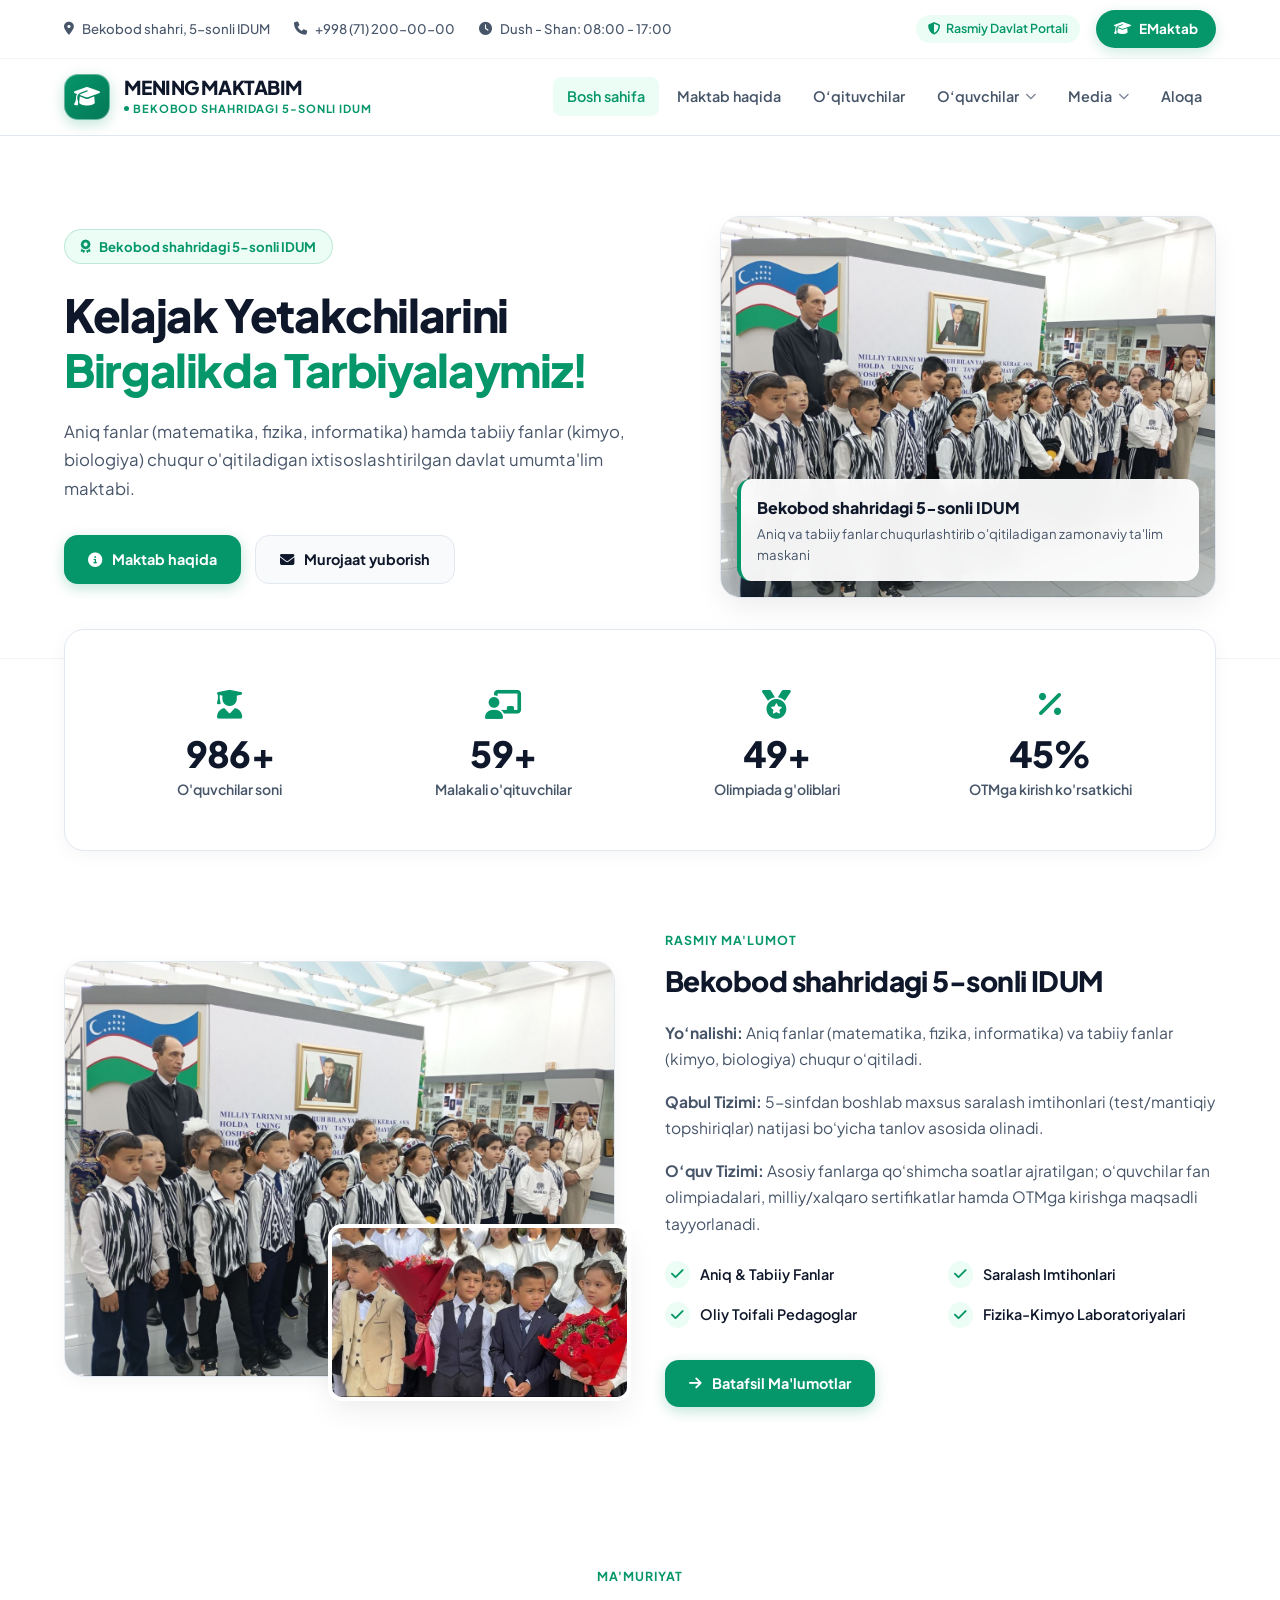
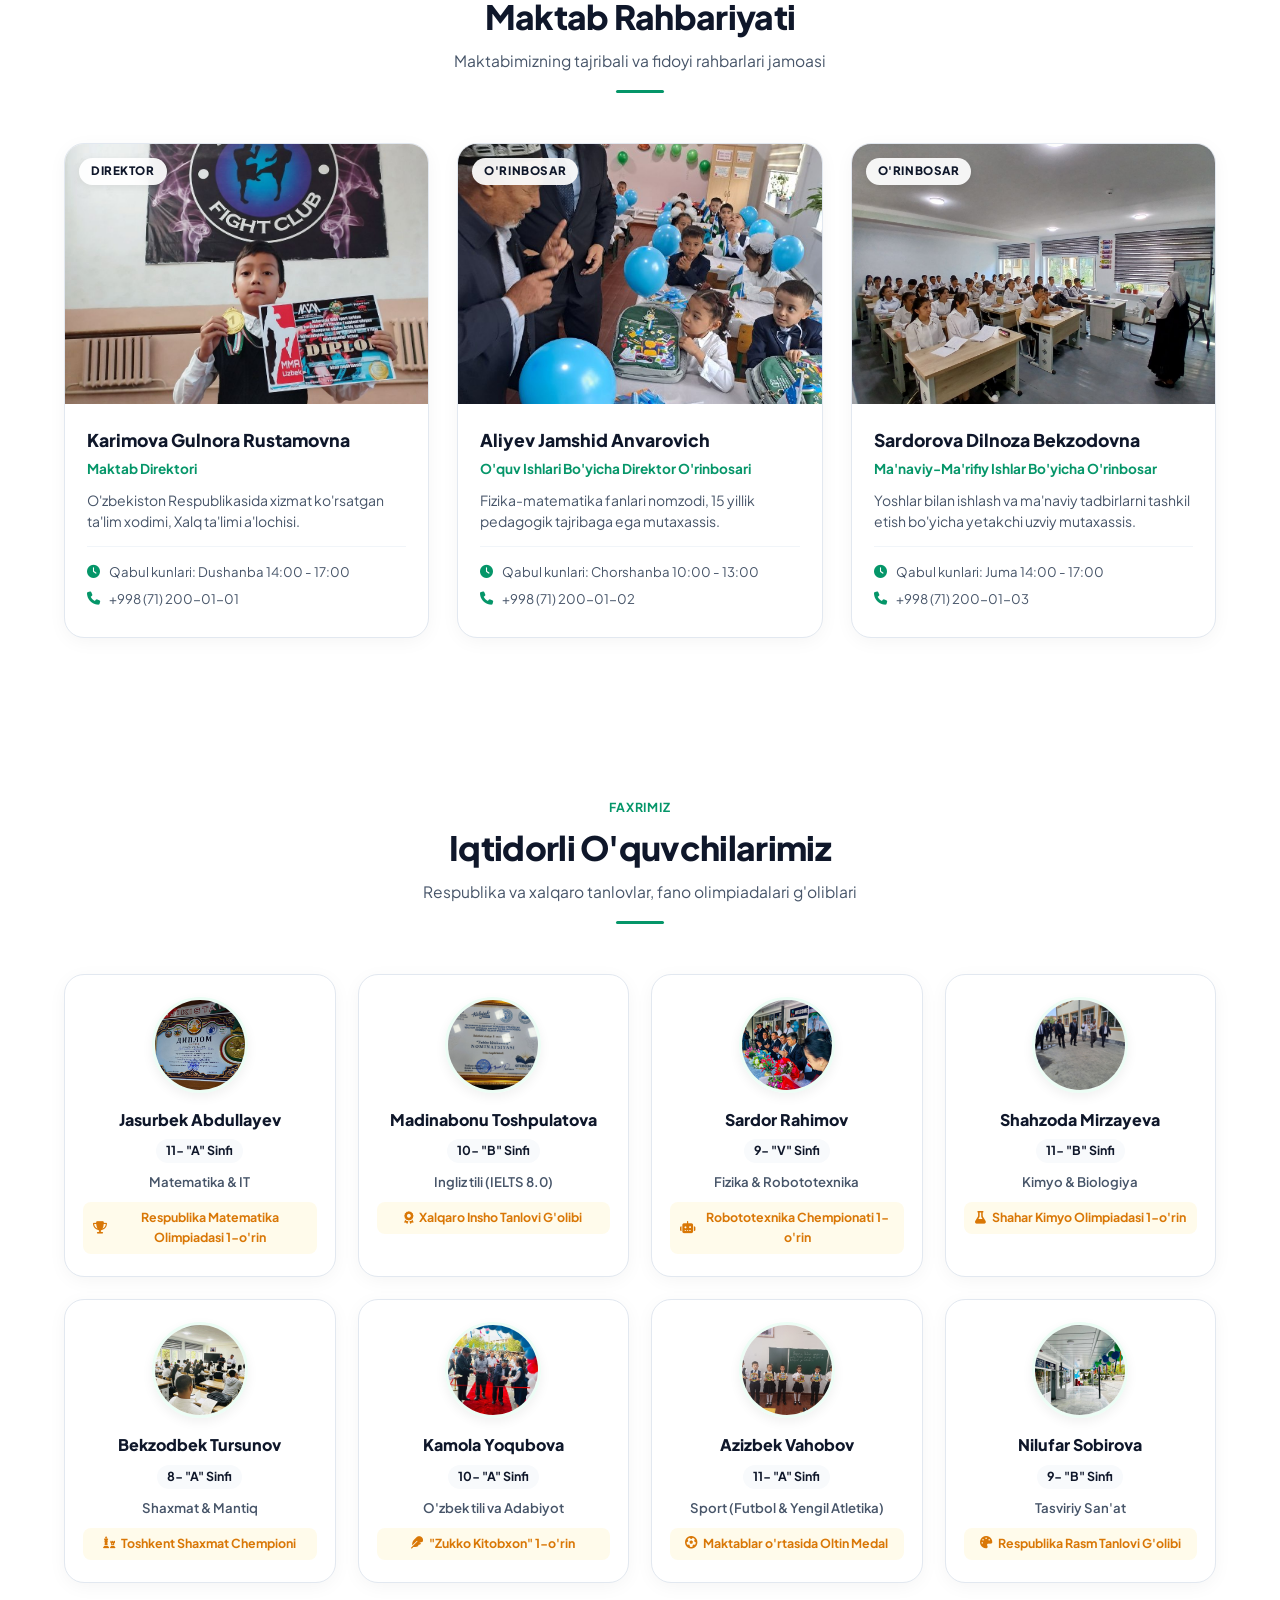
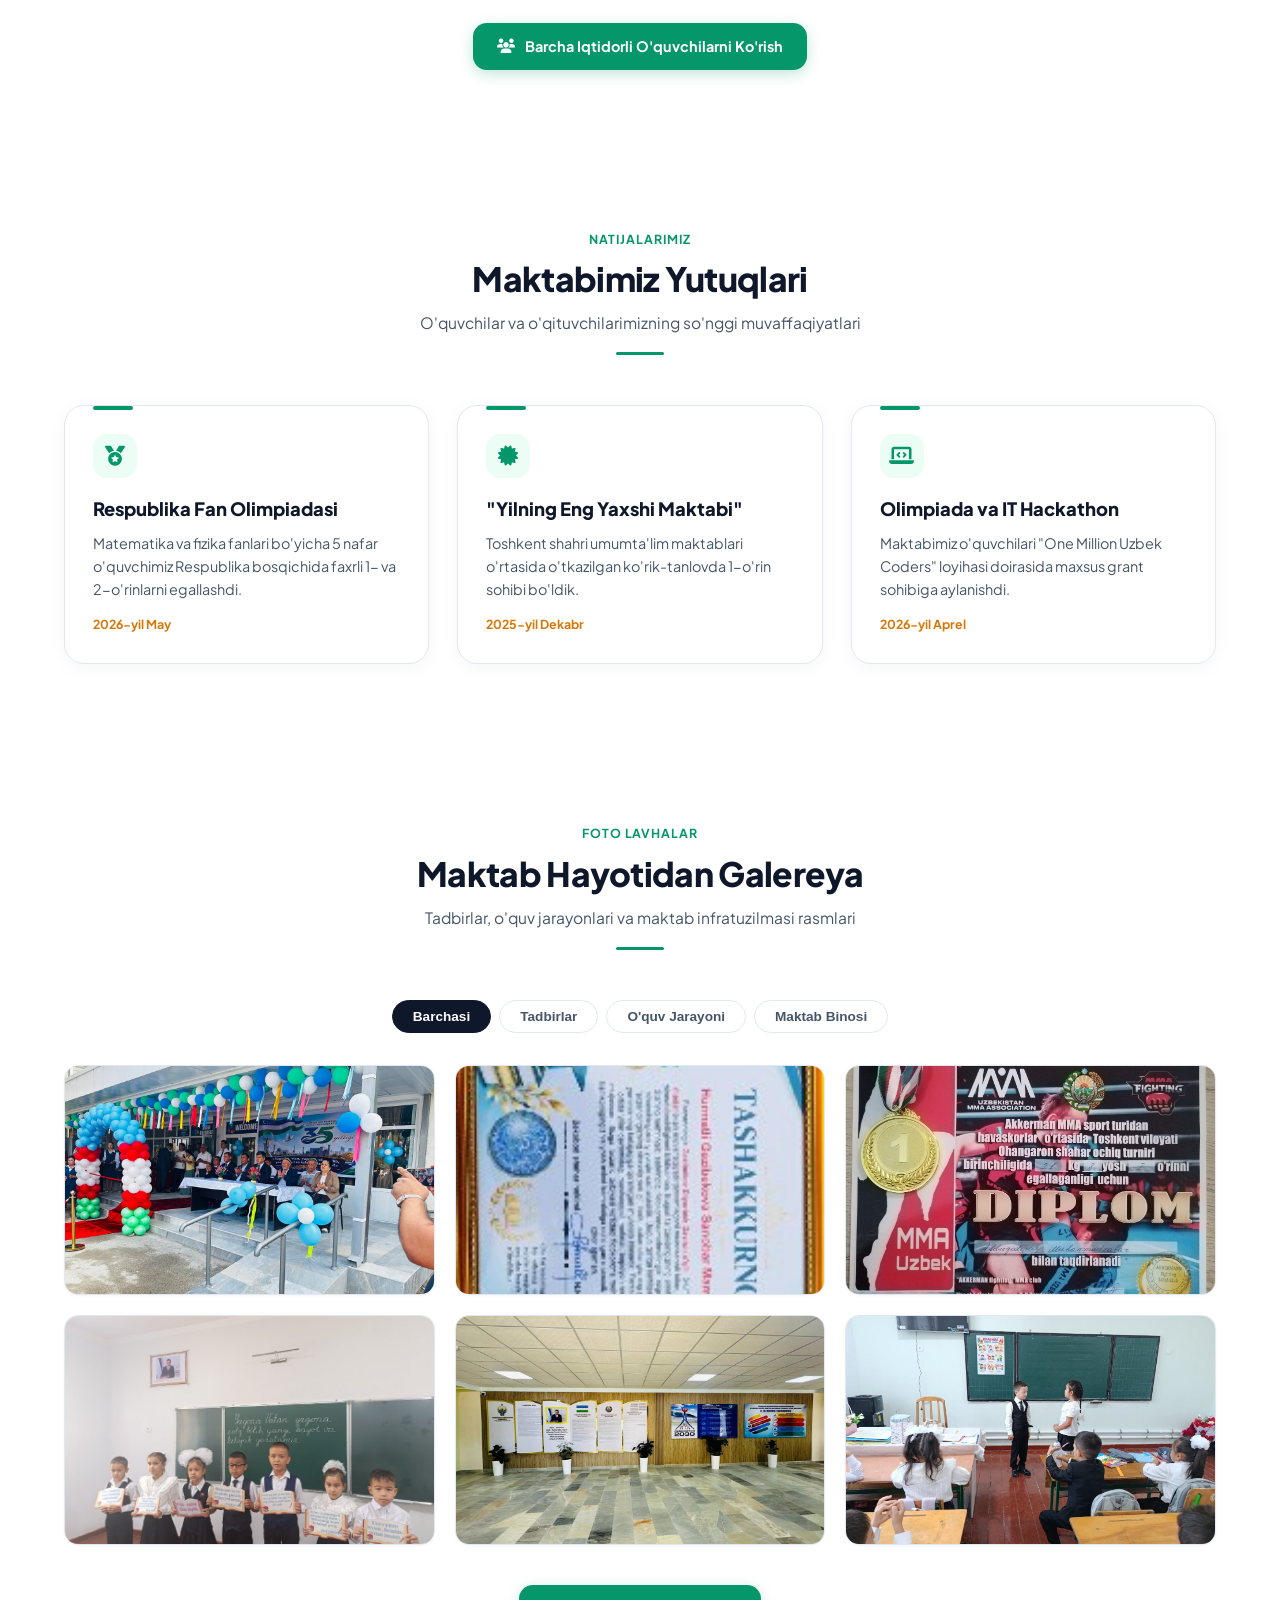
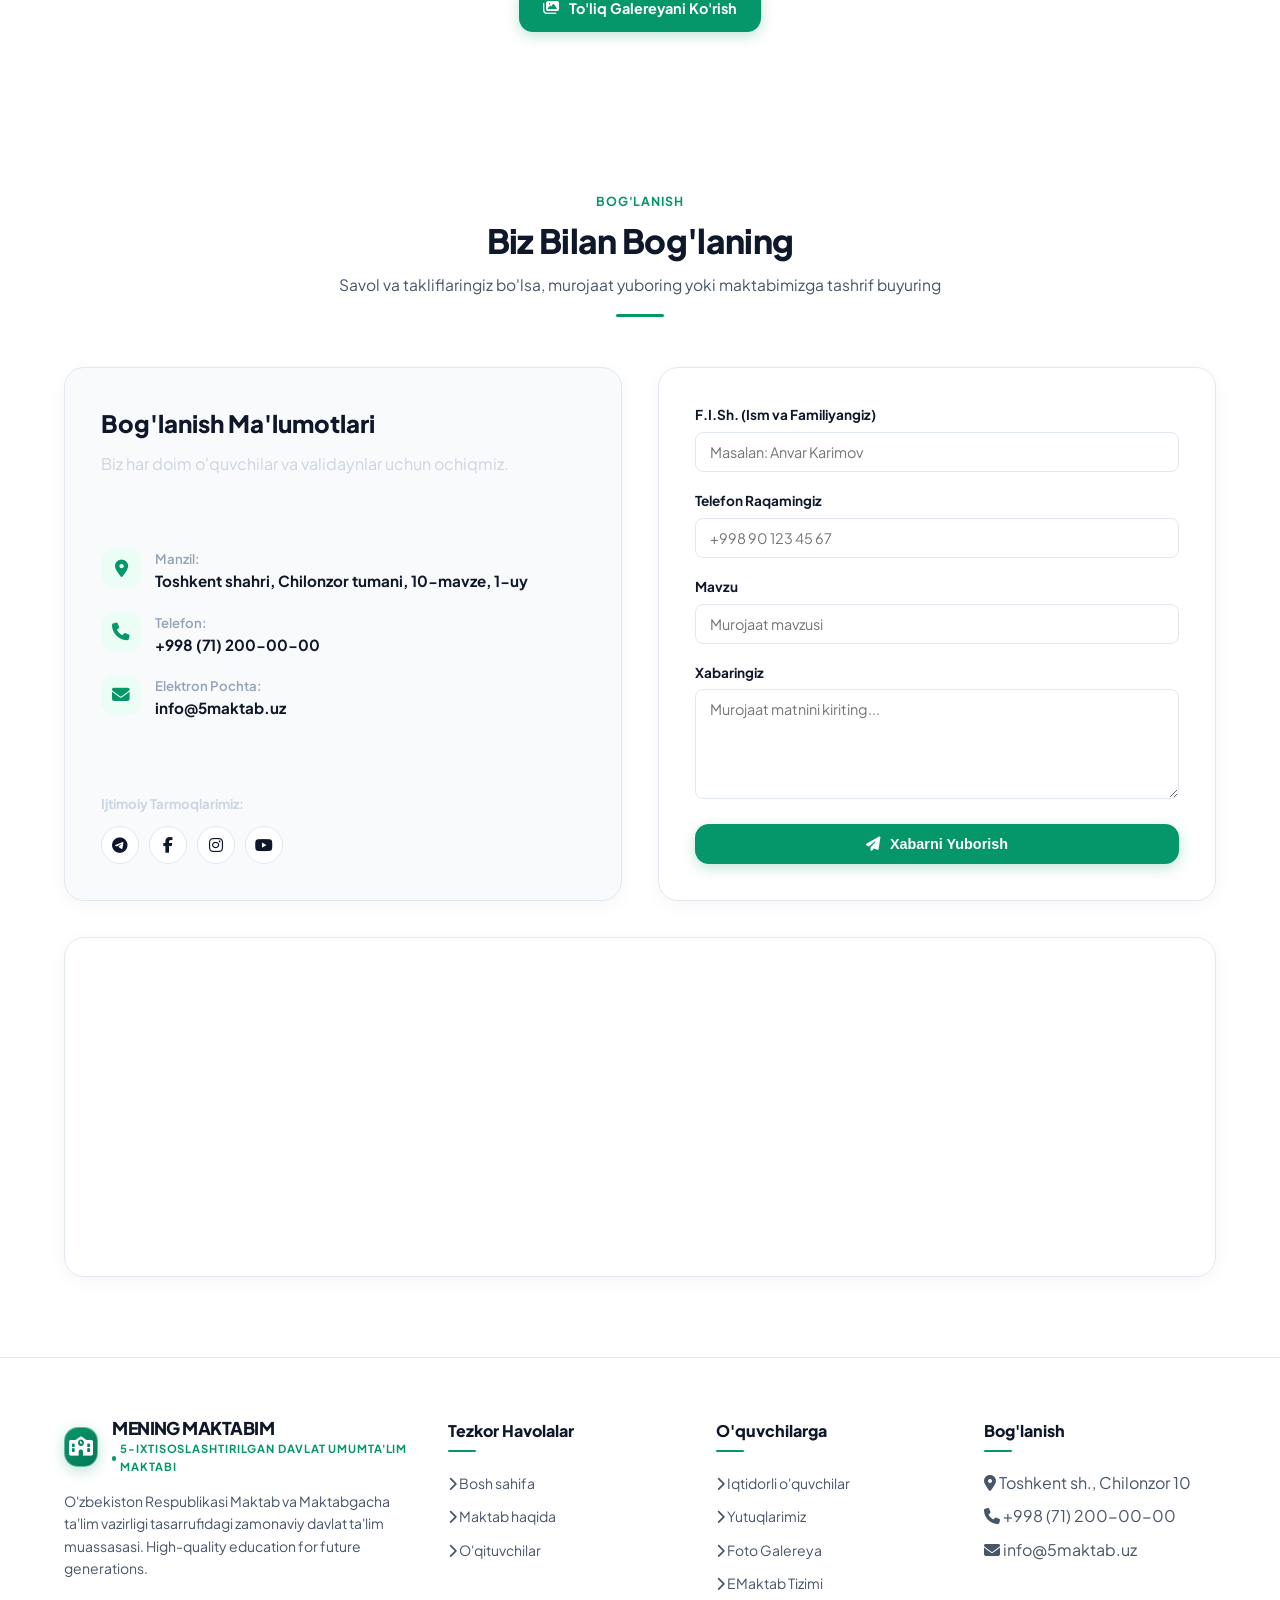
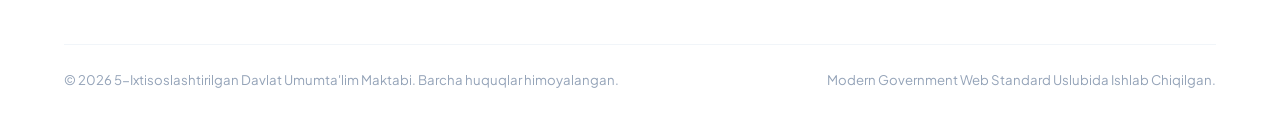
==== commit eb78d734: "Updated index.html (Rahbariyat olib tashlandi)" ====
--- a/index.html
+++ b/index.html
@@ -55,13 +55,8 @@
           <a href="maktab-haqida.html" class="nav-link">Maktab haqida</a>
         </li>
 
-        <!-- Jamoa Dropdown -->
         <li class="nav-item">
-          <a href="#" class="nav-link">Jamoa <i class="fa-solid fa-chevron-down"></i></a>
-          <ul class="dropdown-menu">
-            <li><a href="rahbariyat.html" class="dropdown-link"><i class="fa-solid fa-user-tie"></i> Rahbariyat</a></li>
-            <li><a href="oqituvchilar.html" class="dropdown-link"><i class="fa-solid fa-chalkboard-user"></i> O‘qituvchilar</a></li>
-          </ul>
+          <a href="oqituvchilar.html" class="nav-link">O‘qituvchilar</a>
         </li>
 
         <!-- O'quvchilar Dropdown -->
@@ -589,7 +584,6 @@
           <ul class="footer-links">
             <li><a href="index.html"><i class="fa-solid fa-chevron-right"></i> Bosh sahifa</a></li>
             <li><a href="maktab-haqida.html"><i class="fa-solid fa-chevron-right"></i> Maktab haqida</a></li>
-            <li><a href="rahbariyat.html"><i class="fa-solid fa-chevron-right"></i> Rahbariyat</a></li>
             <li><a href="oqituvchilar.html"><i class="fa-solid fa-chevron-right"></i> O'qituvchilar</a></li>
           </ul>
         </div>
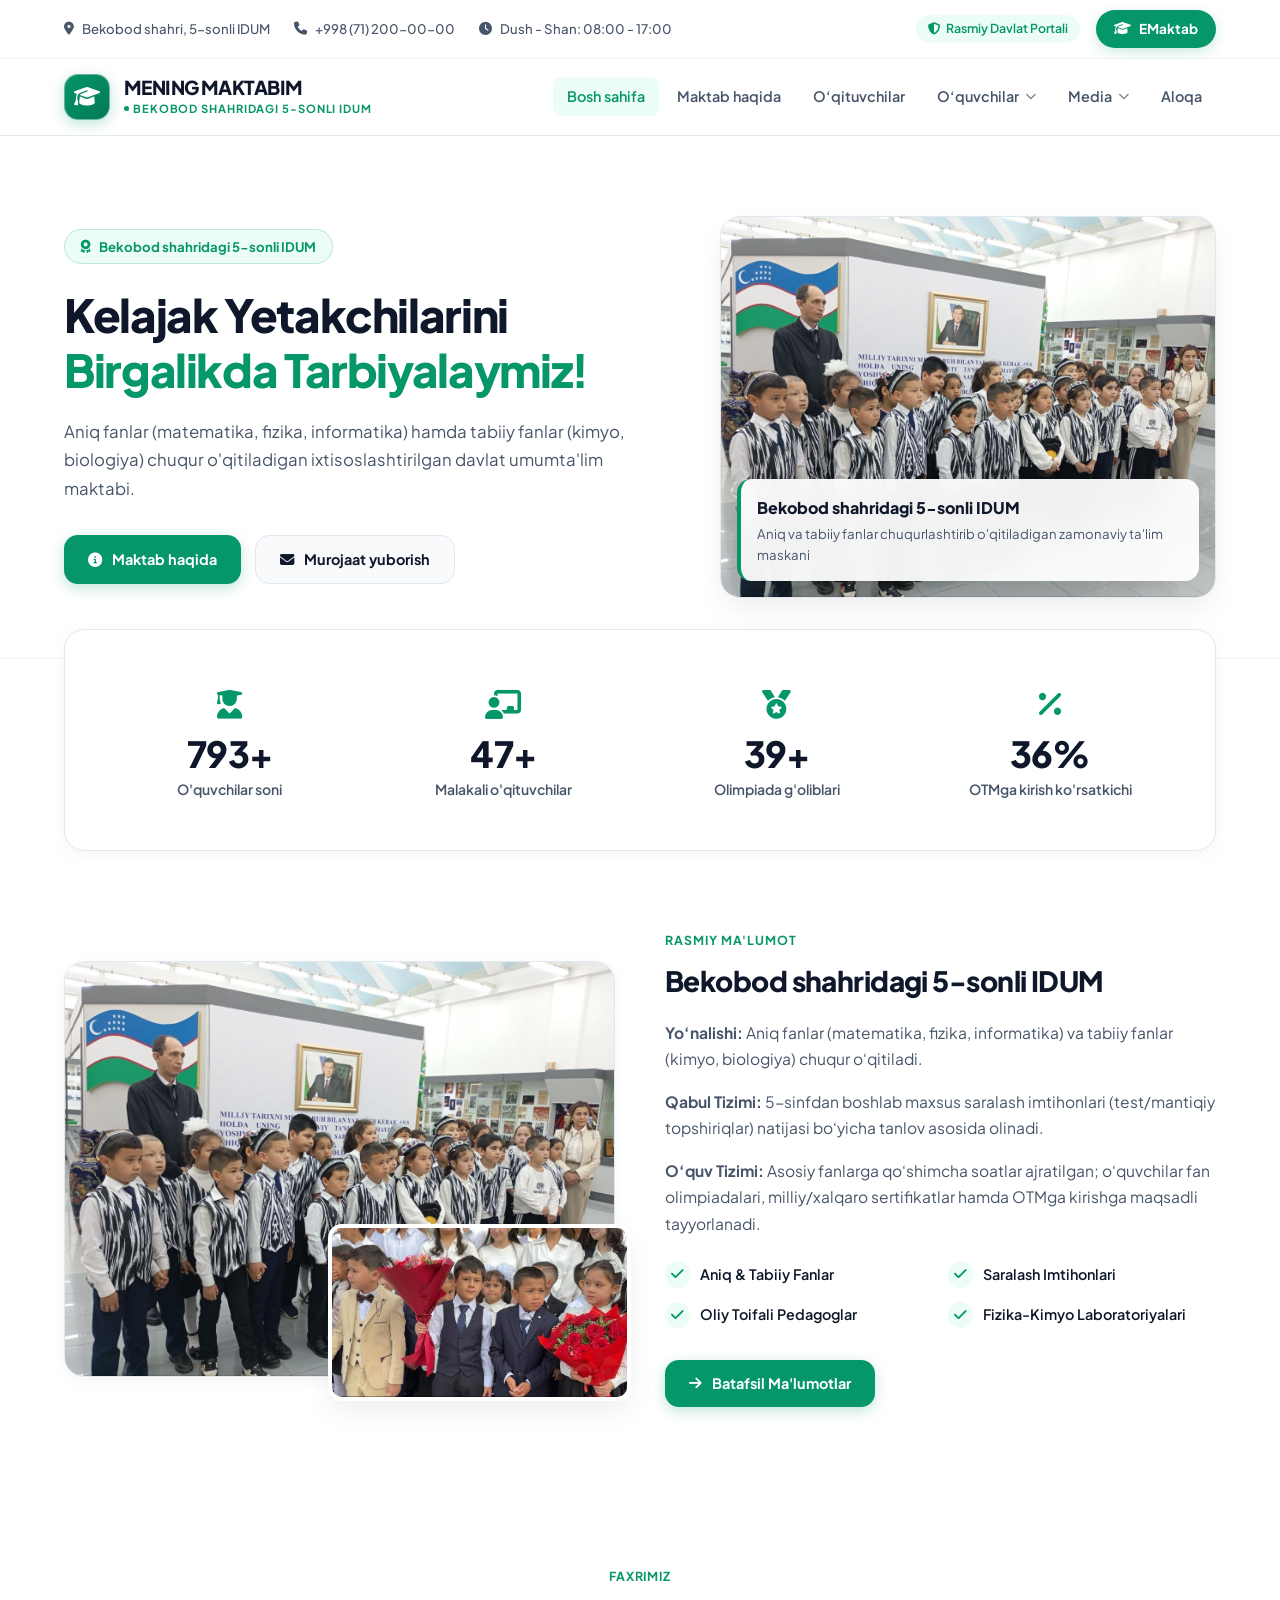
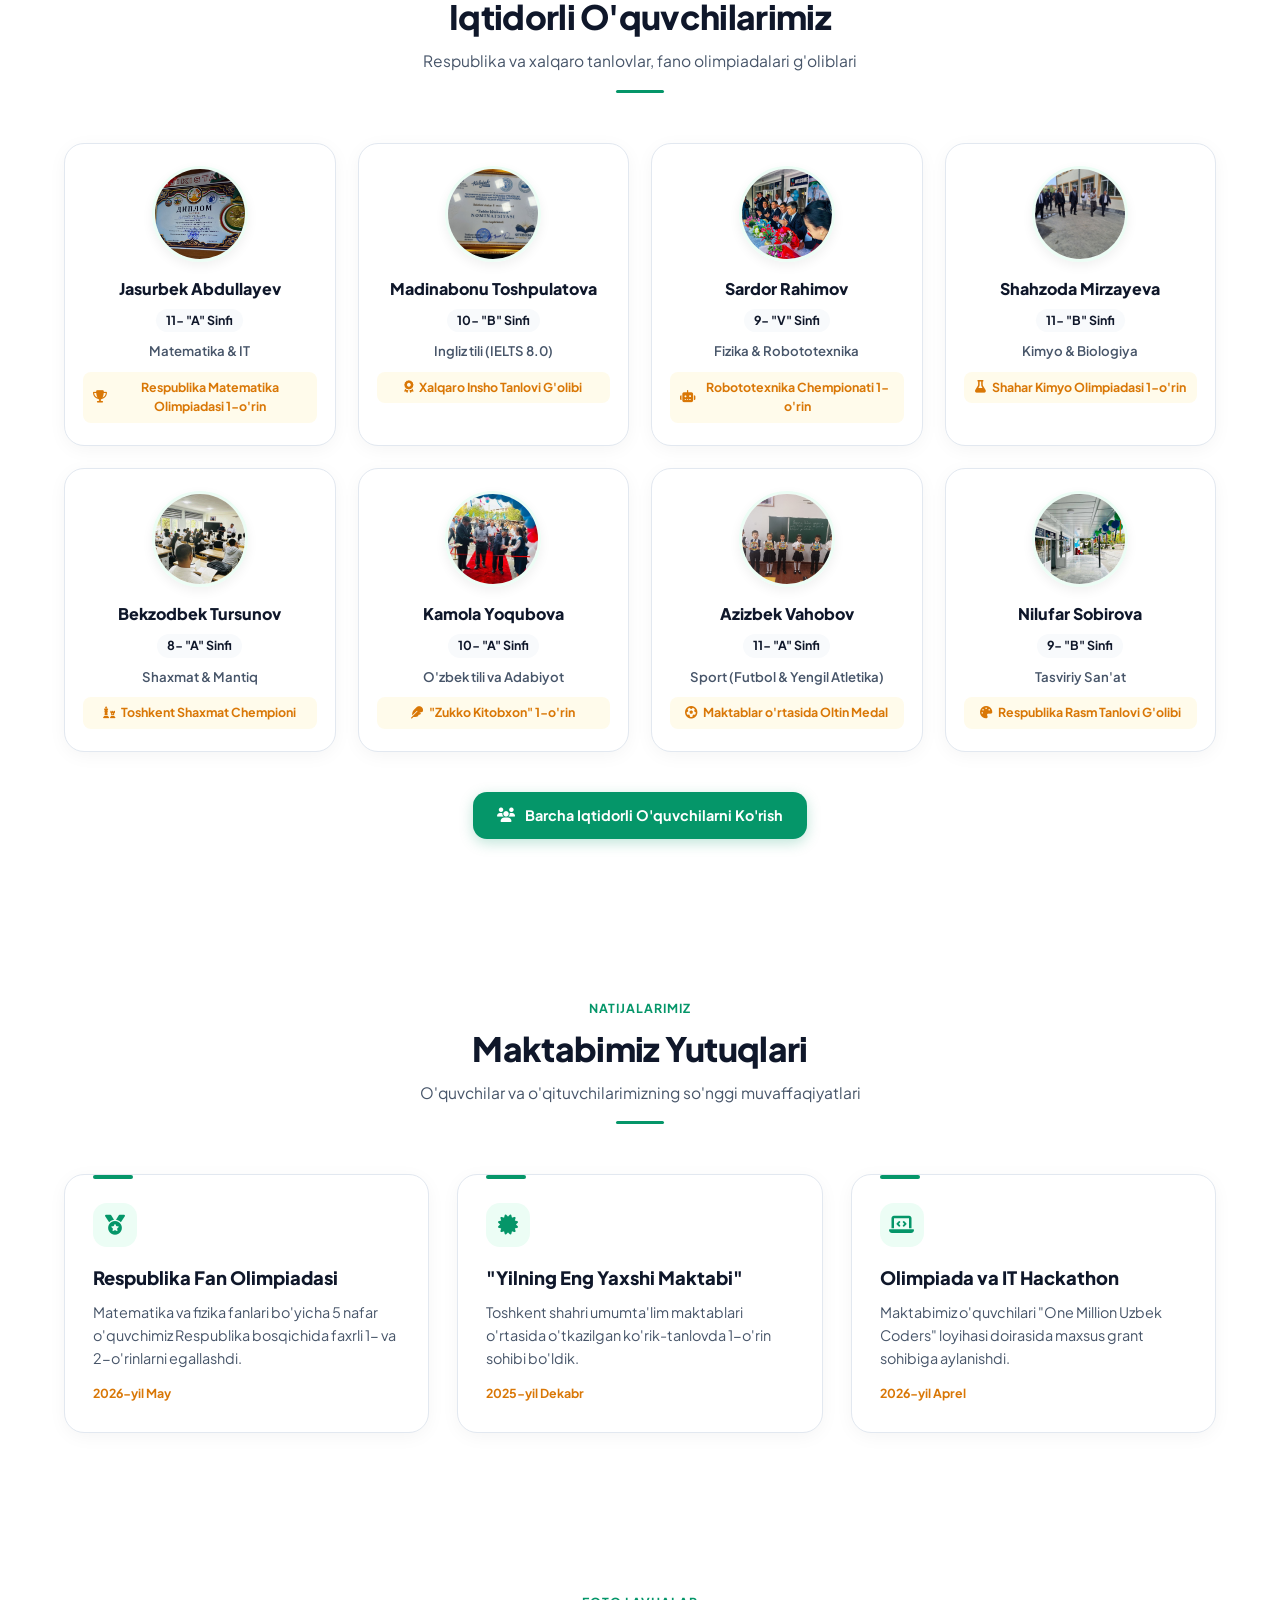
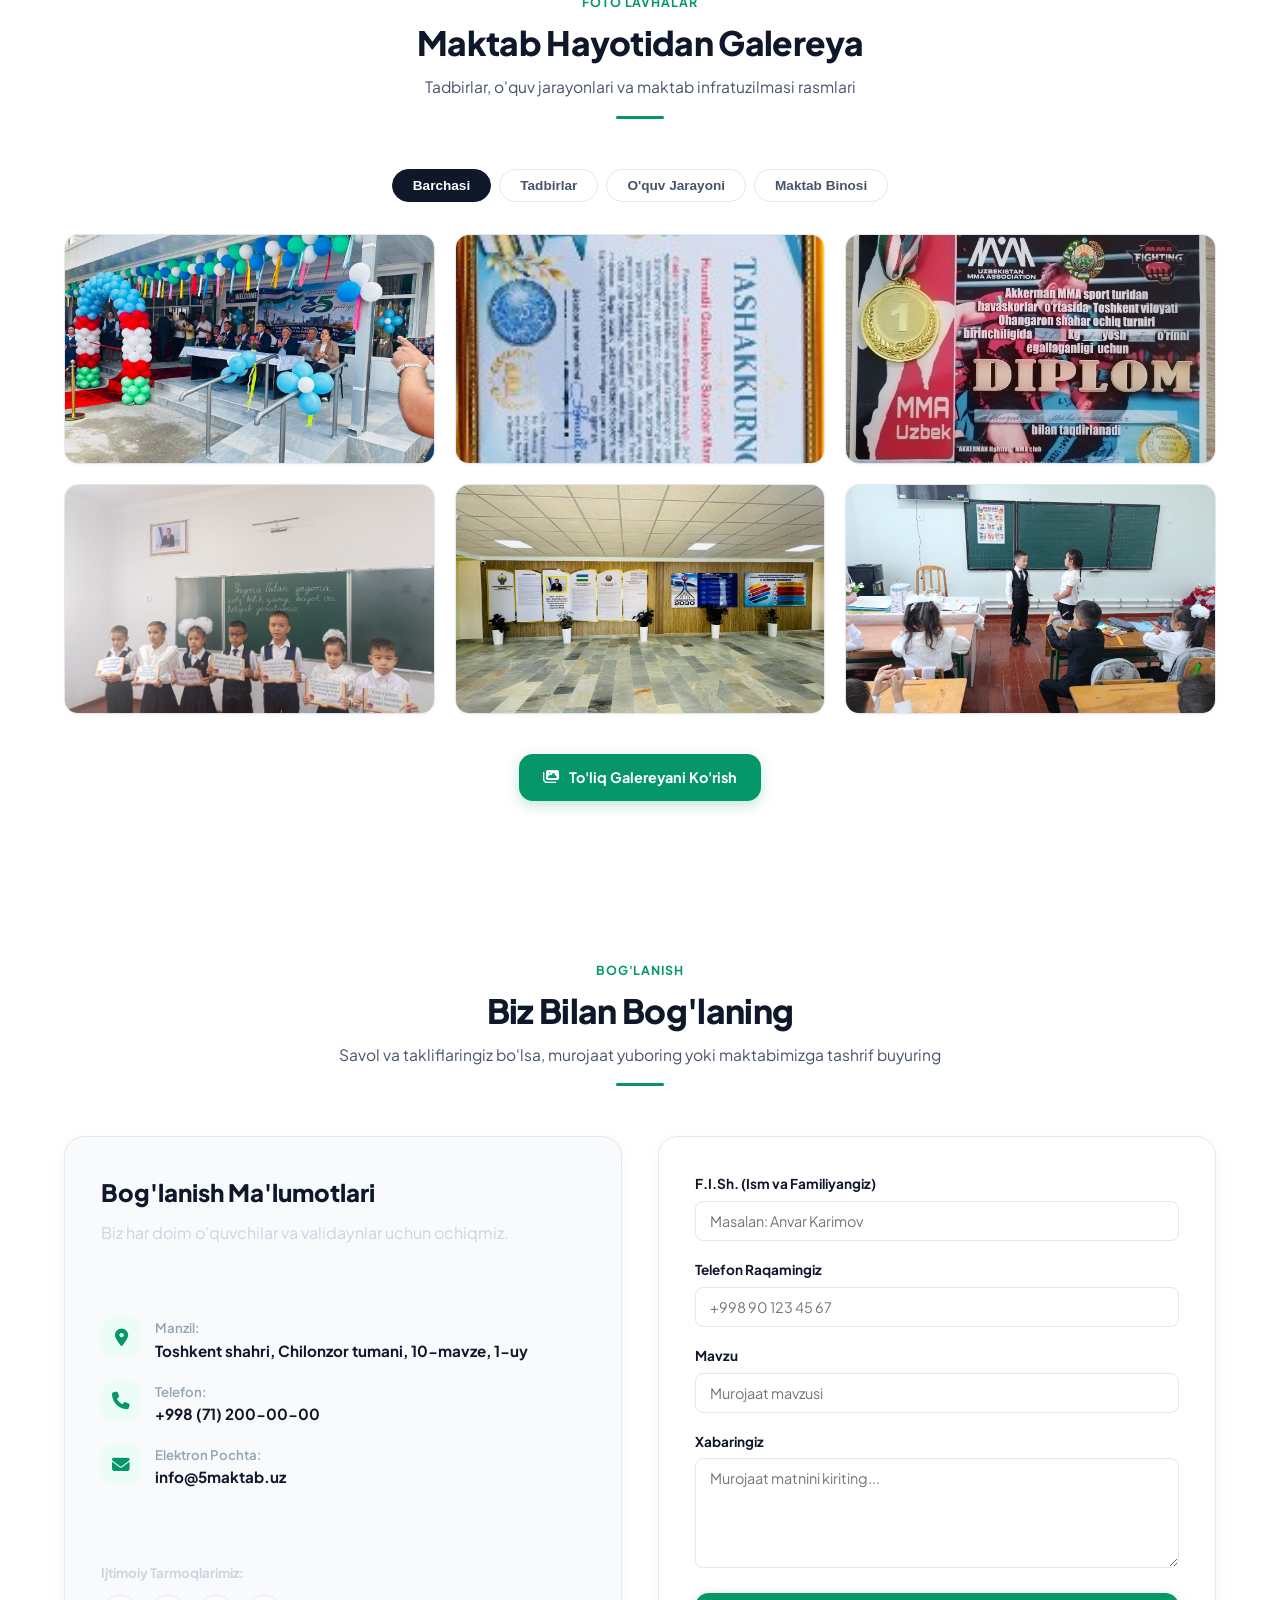
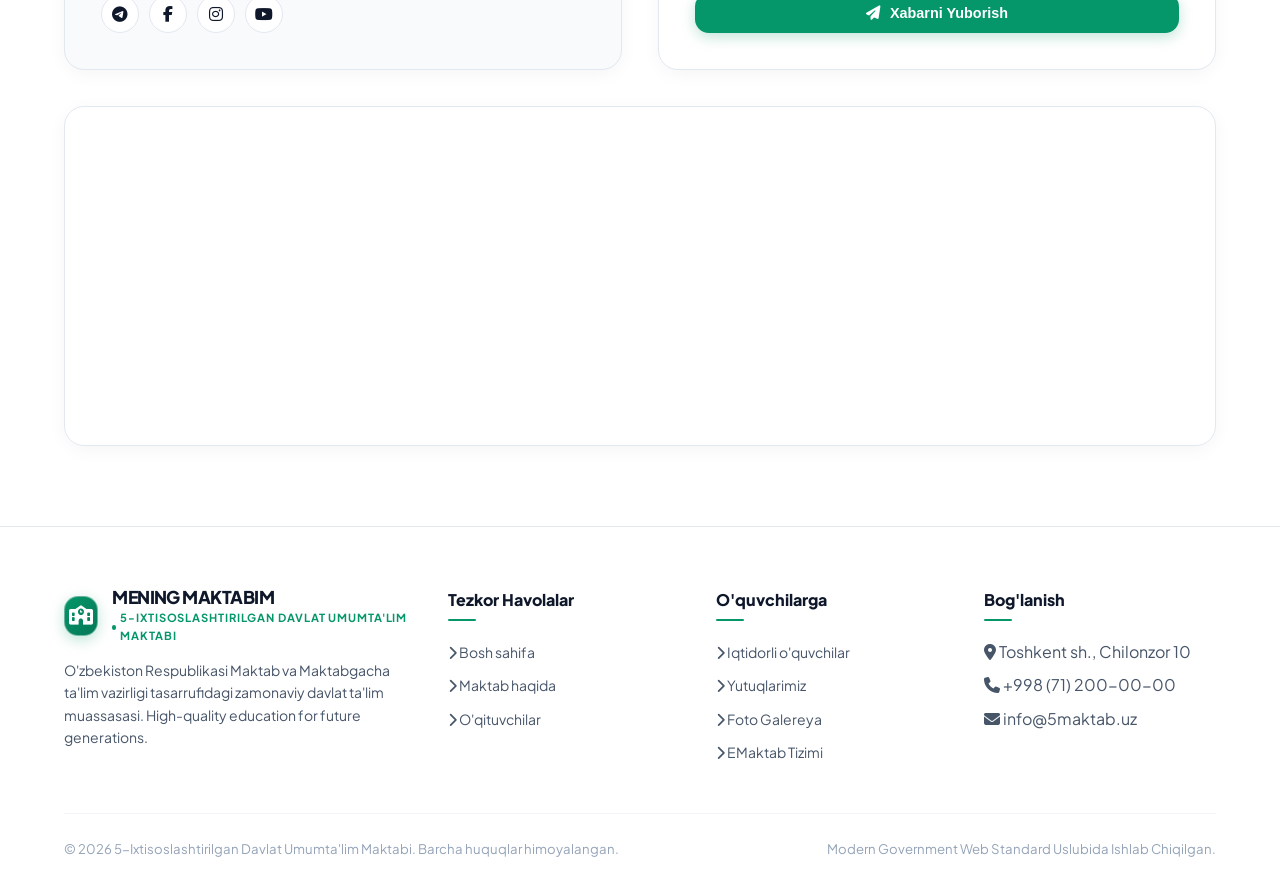
==== commit 7190a351: "Updated index.html (Bosh sahifadan Rahbariyat olib tashlandi)" ====
--- a/index.html
+++ b/index.html
@@ -175,70 +175,7 @@
     </div>
   </section>
 
-  <!-- RAHBARIYAT SECTION -->
-  <section class="section" id="leadership">
-    <div class="container">
-      <div class="section-header">
-        <span class="section-subtitle">Ma'muriyat</span>
-        <h2 class="section-title">Maktab Rahbariyati</h2>
-        <p class="section-desc">Maktabimizning tajribali va fidoyi rahbarlari jamoasi</p>
-        <div class="divider"></div>
-      </div>
-
-      <div class="leadership-grid">
-        <!-- Direktor -->
-        <div class="card">
-          <div class="card-img-wrap">
-            <span class="card-badge">Direktor</span>
-            <img src="rasmlar/1b455fbd-faf4-4512-80b2-83035501de47.jfif" alt="Maktab Direktori">
-          </div>
-          <div class="card-body">
-            <h3 class="card-title">Karimova Gulnora Rustamovna</h3>
-            <span class="card-role">Maktab Direktori</span>
-            <p>O'zbekiston Respublikasida xizmat ko'rsatgan ta'lim xodimi, Xalq ta'limi a'lochisi.</p>
-            <ul class="card-info-list">
-              <li><i class="fa-solid fa-clock"></i> Qabul kunlari: Dushanba 14:00 - 17:00</li>
-              <li><i class="fa-solid fa-phone"></i> +998 (71) 200-01-01</li>
-            </ul>
-          </div>
-        </div>
-
-        <!-- O'rinbosar 1 -->
-        <div class="card">
-          <div class="card-img-wrap">
-            <span class="card-badge">O'rinbosar</span>
-            <img src="rasmlar/1e17b2e3-6633-4c9f-a43f-2ae7dcdbc988.jfif" alt="O'quv ishlari bo'yicha o'rinbosar">
-          </div>
-          <div class="card-body">
-            <h3 class="card-title">Aliyev Jamshid Anvarovich</h3>
-            <span class="card-role">O'quv Ishlari Bo'yicha Direktor O'rinbosari</span>
-            <p>Fizika-matematika fanlari nomzodi, 15 yillik pedagogik tajribaga ega mutaxassis.</p>
-            <ul class="card-info-list">
-              <li><i class="fa-solid fa-clock"></i> Qabul kunlari: Chorshanba 10:00 - 13:00</li>
-              <li><i class="fa-solid fa-phone"></i> +998 (71) 200-01-02</li>
-            </ul>
-          </div>
-        </div>
-
-        <!-- O'rinbosar 2 -->
-        <div class="card">
-          <div class="card-img-wrap">
-            <span class="card-badge">O'rinbosar</span>
-            <img src="rasmlar/1edaecdc-9d7a-4cf1-b449-42ab3b590f1a.jfif" alt="Ma'naviy-ma'rifiy ishlar bo'yicha o'rinbosar">
-          </div>
-          <div class="card-body">
-            <h3 class="card-title">Sardorova Dilnoza Bekzodovna</h3>
-            <span class="card-role">Ma'naviy-Ma'rifiy Ishlar Bo'yicha O'rinbosar</span>
-            <p>Yoshlar bilan ishlash va ma'naviy tadbirlarni tashkil etish bo'yicha yetakchi uzviy mutaxassis.</p>
-            <ul class="card-info-list">
-              <li><i class="fa-solid fa-clock"></i> Qabul kunlari: Juma 14:00 - 17:00</li>
-              <li><i class="fa-solid fa-phone"></i> +998 (71) 200-01-03</li>
-            </ul>
-          </div>
-        </div>
-      </div>
-    </div>
-  </section>
+
 
   <!-- IQTIDORLI O'QUVCHILAR SECTION -->
   <section class="section section-bg" id="students">
